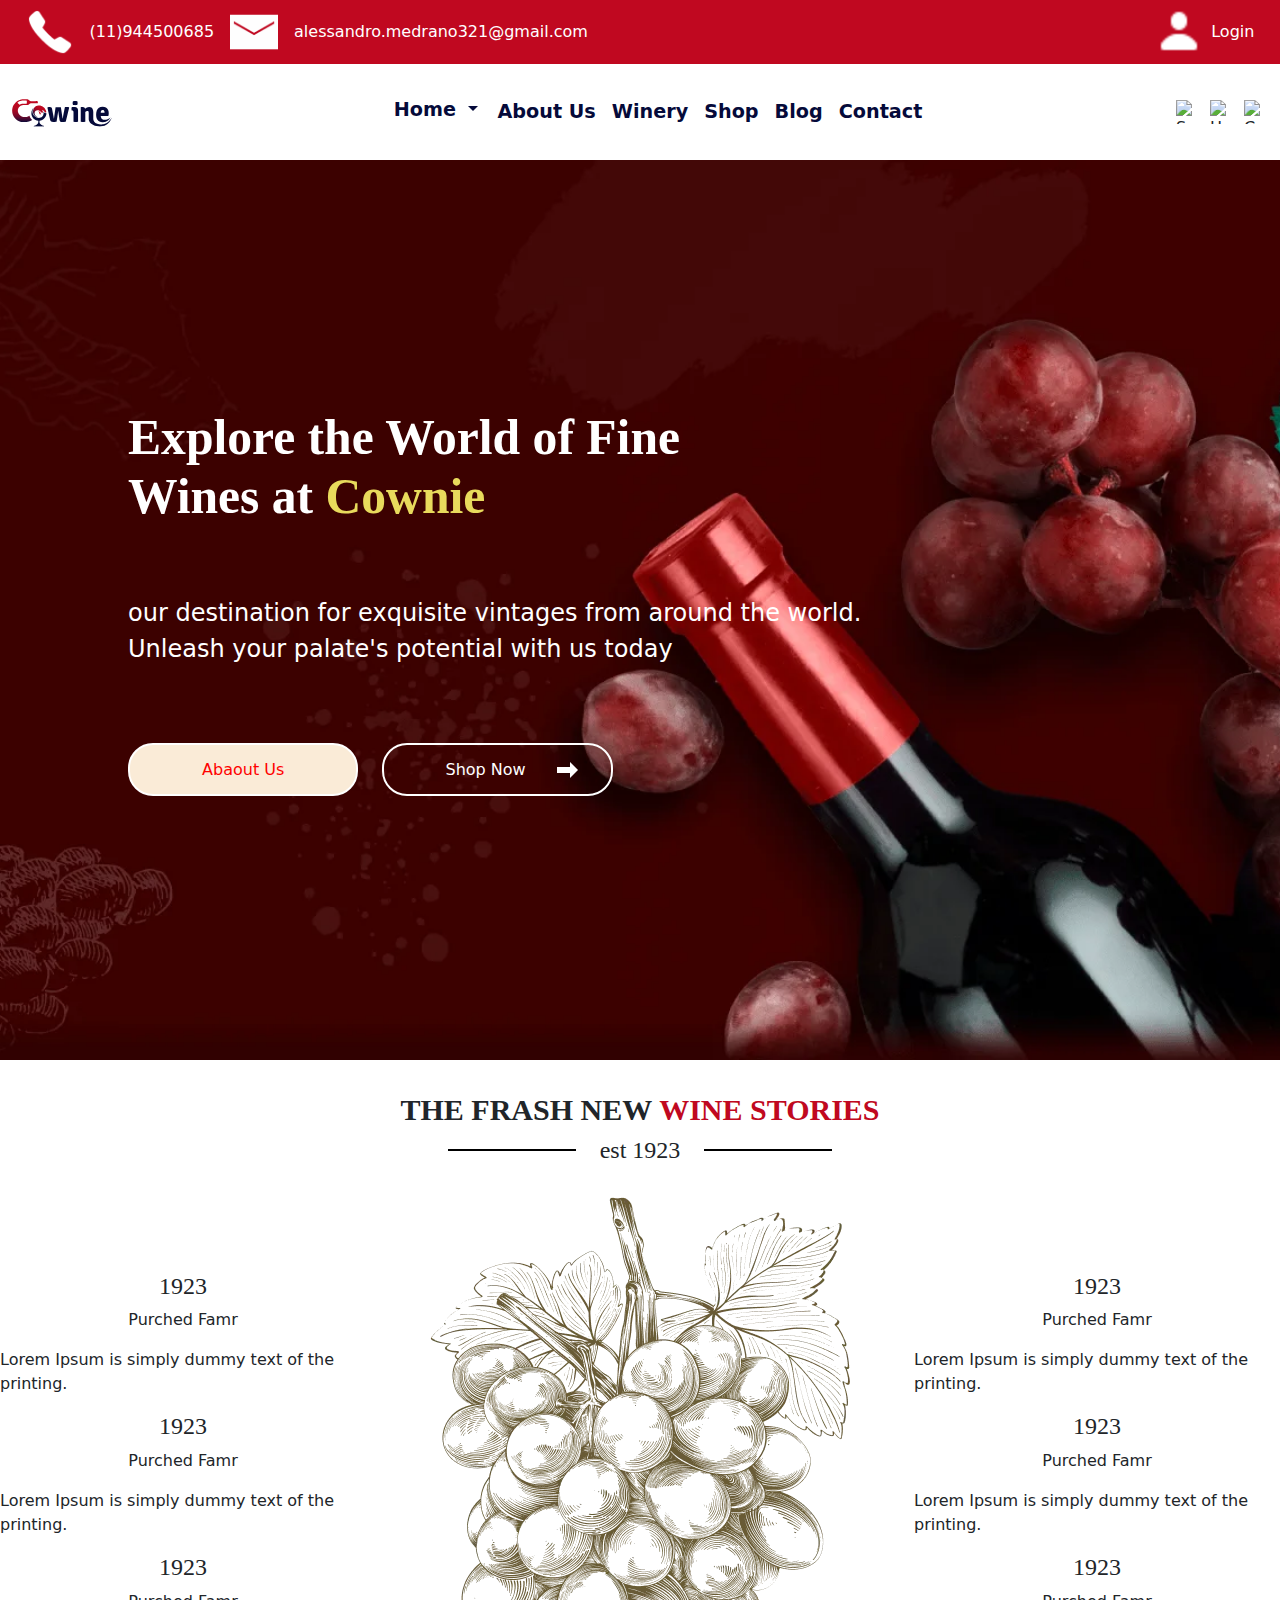
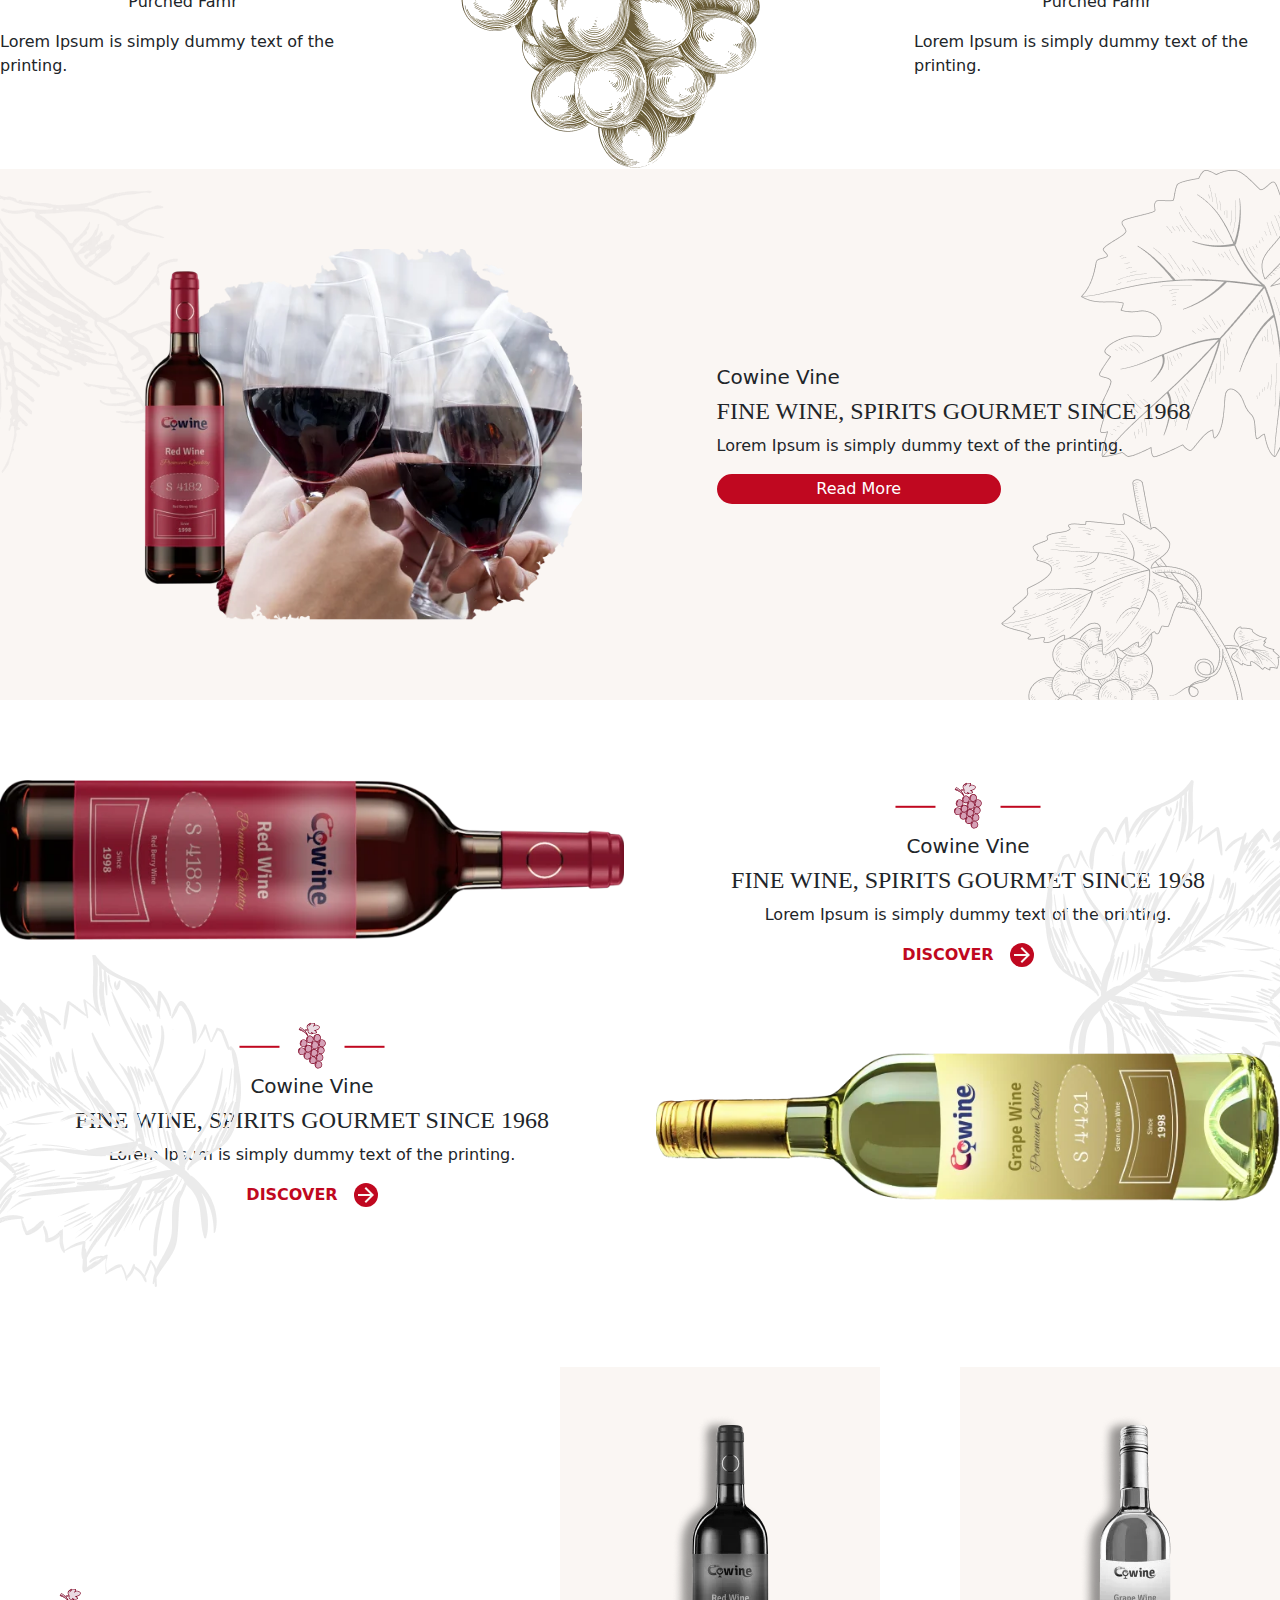
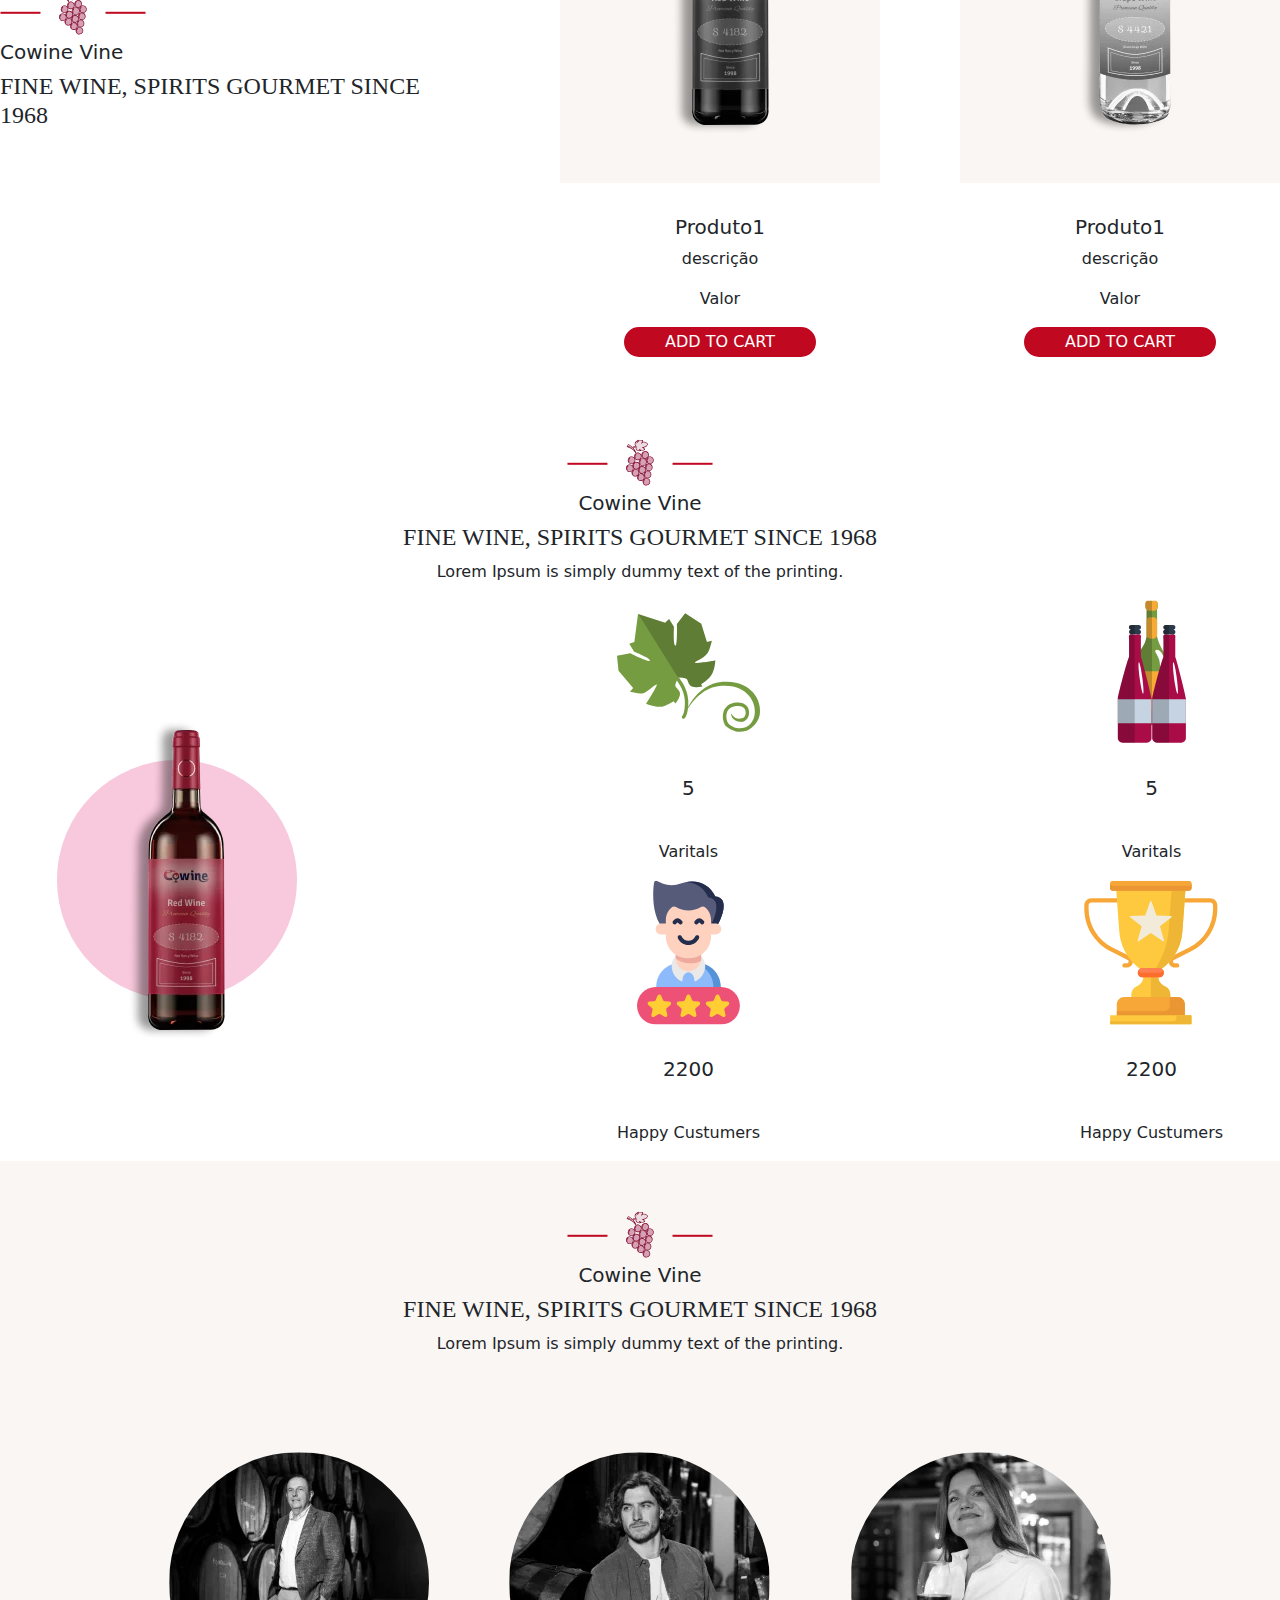
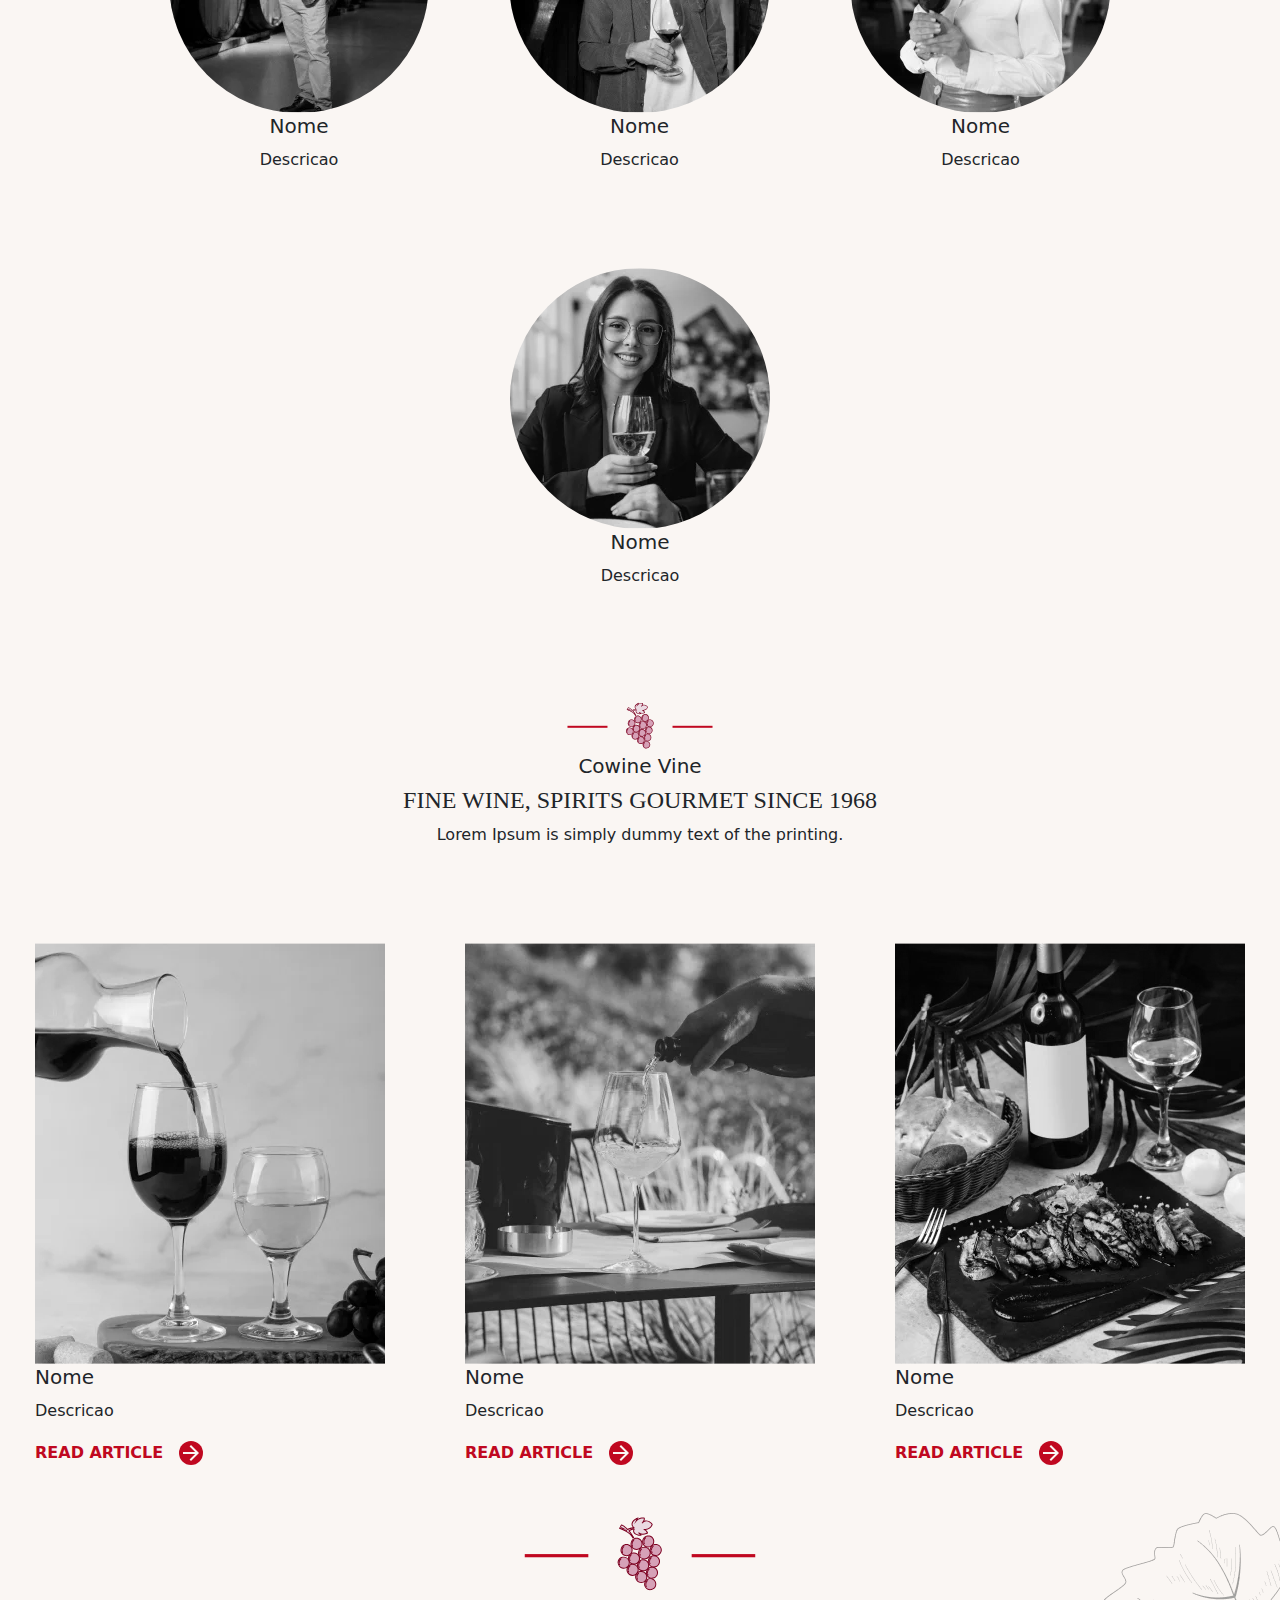
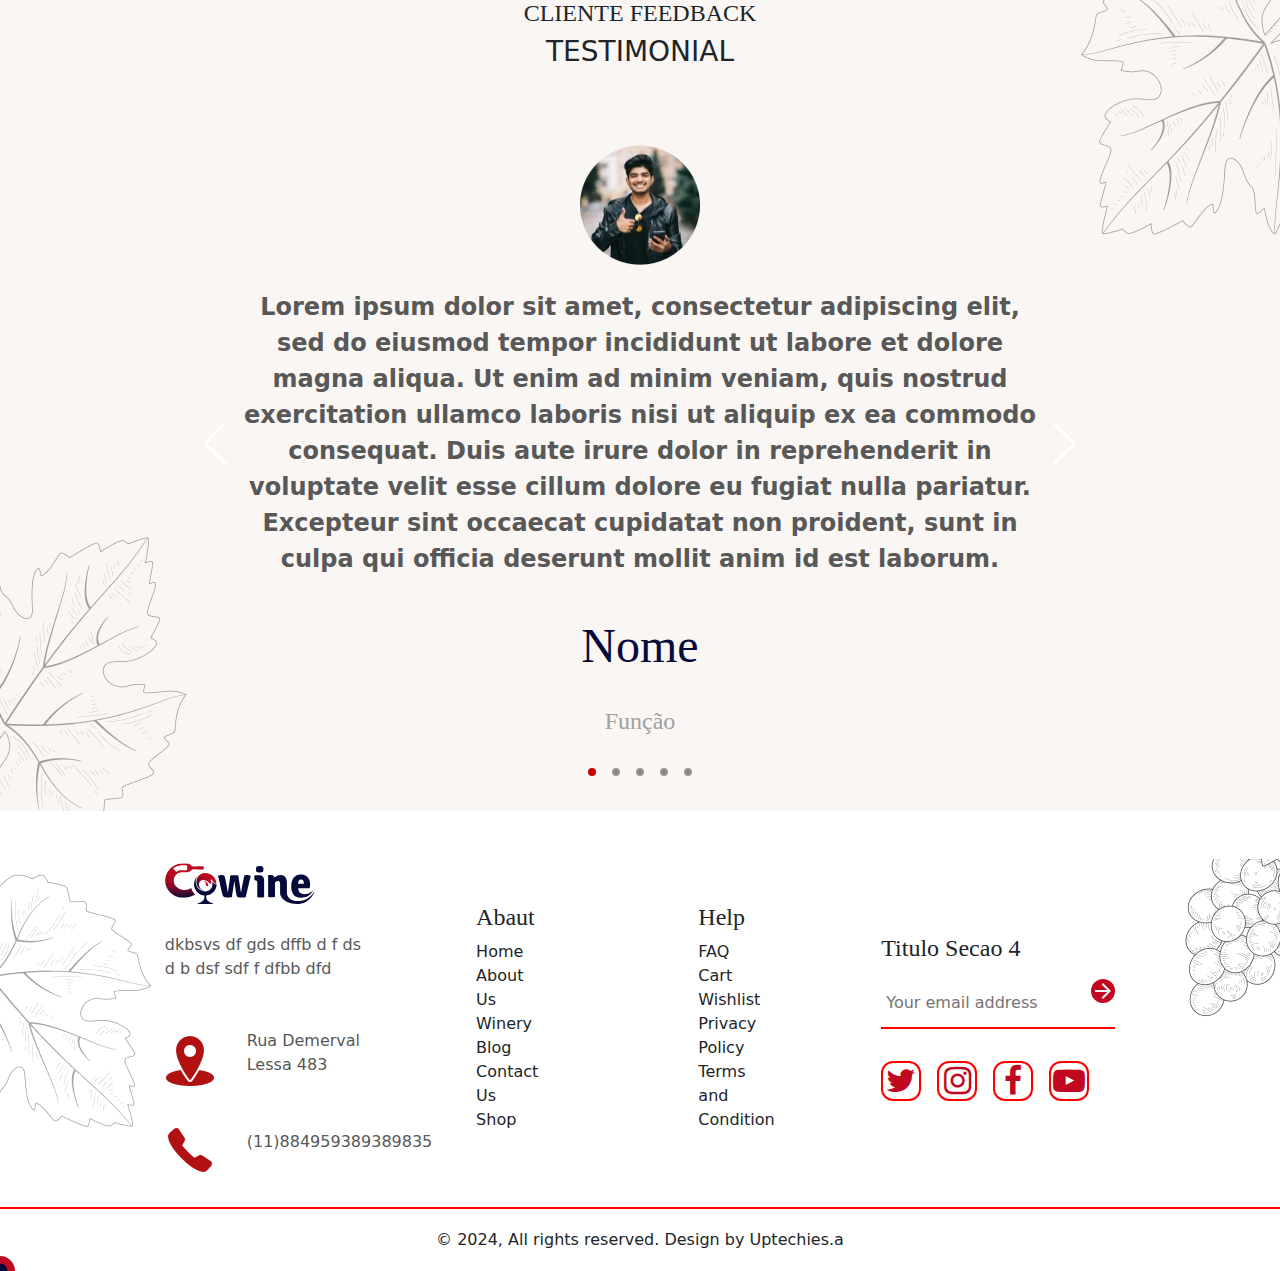
==== index.html @ ec96e026 "insert position absolute" ====
<!DOCTYPE html>
<html lang="en">
<head>
    <meta charset="UTF-8">
    <meta name="viewport" content="width=device-width, initial-scale=1.0">
    <link rel="stylesheet" href="https://cdn.jsdelivr.net/npm/swiper@11/swiper-bundle.min.css"/>
    <link rel="stylesheet" href="estilos/main.css">
    <link rel="stylesheet" href="https://cdnjs.cloudflare.com/ajax/libs/font-awesome/4.7.0/css/font-awesome.min.css">
    <link href="https://cdn.jsdelivr.net/npm/bootstrap@5.3.2/dist/css/bootstrap.min.css" rel="stylesheet">
    <script src="https://cdn.jsdelivr.net/npm/bootstrap@5.3.2/dist/js/bootstrap.bundle.min.js"></script>
    <link rel="stylesheet" href="estilosshop/mainshop.css">
    <title>Document</title>
</head>
<body>
    <header  class="cabeçalho">
        <section class="cabeçalho-icon" >
            <div class="cabecalho-contato">
                <img src="imagens/icons/icons8-telefone-50.png"  class="icon" alt="telefone">  <p class="textoinvisivel">(11)944500685</p>
                <img src="imagens/icons/mail.png" class="icon"  alt="email">  <p class="textoinvisivel">alessandro.medrano321@gmail.com</p>
            </div>

            <div class="cabecalho-login">
                <img src="imagens/icons/profile.png" class="icon"  alt="profile" >
                <p class="login-incone">Login</p>
            </div>
        </section>


        <nav class="navbar navbar-expand-lg bg-white "  id="nav-id">
            <div class="container-fluid d-flex justify-content-around">
                
                <!-- Logo à esquerda -->
                <a class="navbar-brand" href="#">
                    <img class="imgprin" src="imagens/logo/logo.svg" alt="Logo" width="100">
                </a>
        
                <!-- Menu Central -->
                <div class="collapse navbar-collapse justify-content-center" id="navbarNav">
                    <ul class="navbar-nav">
                        <li class="nav-item">

                            <!-- id="popuplink" -->
                            <div class="dropdown" id="botaodrop">
                                <a
                                  class="btn btn-secondary dropdown-toggle bg-transparent  border-0"
                                  href="#"
                                  role="button"
                                  data-bs-toggle="dropdown"
                                  aria-expanded="false"
                                  id="link-menu"
                                 
                                >
                                  Home
                                </a>
                          
                                <ul class="dropdown-menu" >
                                  <li><a class="dropdown-item" href="#">Action</a></li>
                                  <li><a class="dropdown-item" href="#">Another action</a></li>
                                </ul>
                              </div>



                        </li>
                        <li class="nav-item"><div class="minha-div"><a class="nav-link" id="link-menu" href="about.html">About Us</a></div></li>
                        <li class="nav-item"><div class="minha-div"><a class="nav-link" id="link-menu" href="#">Winery</a></div></li>
                        <li class="nav-item"><div class="minha-div"><a class="nav-link" id="link-menu" href="shop.html">Shop</a></div></li>
                        <li class="nav-item"><div class="minha-div"><a class="nav-link" id="link-menu" href="blog.html">Blog</a></div></li>
                        <li class="nav-item"><div class="minha-div"><a class="nav-link" id="link-menu" href="contact.html">Contact</a></div></li>
                    </ul>
                </div>

                <button class="navbar-toggler mx-auto" id="menumobile"  type="button" data-bs-toggle="collapse" data-bs-target="#navbarNav" aria-controls="navbarNav" aria-expanded="false" aria-label="Toggle navigation">
                    <span class="navbar-toggler-icon"></span>
                </button>

                <div class="divmobile">
                    <button class="navbar-toggler mx-auto" id="menuhum"  type="button" data-bs-toggle="collapse" data-bs-target="#navbarNav" aria-controls="navbarNav" aria-expanded="false" aria-label="Toggle navigation">
                        <span class="navbar-toggler-icon"  ></span>
                    </button>   
                </div>
        
                <!-- Ícones à direita -->
                <div class="navbar-icons d-flex">
                    <img src="https://cdn-icons-png.flaticon.com/512/622/622669.png"  class="pulos" alt="Search">
                    <img src="https://cdn-icons-png.flaticon.com/512/1077/1077035.png" class="pulos" alt="Heart">
                    <img src="https://cdn-icons-png.flaticon.com/512/1170/1170678.png" class="pulos" alt="Cart">
                </div>
        
            </div>
        </nav>
    </header>
    
    <main class="conteudo">

        <!-- 1------------------------ -->
        <div class="conteudo-banner">
            <h1 class="titulo">Explore the World of Fine <br>Wines at <span class="sub">Cownie</span></h1>

            <p class="texto">our destination for exquisite vintages from around the world. <br> Unleash your palate's
                potential with us today</p>
            <div class="banner-btn">
                <div class="cta-btn me-3" id="botaobanner"><a href="#">Abaout Us</a></div>
                <div class="cta-btn prime" id="botaobanner"><a href="#">Shop Now</a>  <img   class="flechamenus"  src="imagens/icons/arrow-branca2.png"  alt="arrow dir" class="arrow"> </div>
            </div>  
        </div>

        <!-- 2------------------------ -->

        <div class="historia">
                <div class="historia-titulo">
                    <h4 class="titulo-sec2">THE FRASH NEW <span class="sub2">WINE STORIES</span></h4>
                    <div class="data">
                        <span class="traco"></span>
                        <h4 class="valordta">est 1923</h4>
                        <span class="traco"></span>
                    </div>
                </div>


                <div class="secoes">

            

                <div class="secao1">
                  
                    <h4 class="subtitulo">1923</h4>
                    <p class="sub-titulo">Purched Famr</p>
                    <p class="descricao">Lorem Ipsum is simply dummy text of the printing.</p>

                    <h4 class="subtitulo">1923</h4>
                    <p class="sub-titulo">Purched Famr</p>
                    <p class="descricao">Lorem Ipsum is simply dummy text of the printing.</p>


                    <h4 class="subtitulo">1923</h4>
                    <p class="sub-titulo">Purched Famr</p>
                    <p class="descricao">Lorem Ipsum is simply dummy text of the printing.</p>
                
                
                </div>

                <div class="secao2">
                    <img class="igmsec2" src="imagens/features/wine-fresh-image.webp" alt="uva">
                </div>


                <div class="secao1">
                    <h4 class="subtitulo">1923</h4>
                    <p class="sub-titulo">Purched Famr</p>
                    <p class="descricao">Lorem Ipsum is simply dummy text of the printing.</p>

                    <h4 class="subtitulo">1923</h4>
                    <p class="sub-titulo">Purched Famr</p>
                    <p class="descricao">Lorem Ipsum is simply dummy text of the printing.</p>


                    <h4 class="subtitulo">1923</h4>
                    <p class="sub-titulo">Purched Famr</p>
                    <p class="descricao">Lorem Ipsum is simply dummy text of the printing.</p>
                
                
                </div>
            </div>   
        </div>
    <!-- 3------------------------ -->

    <div class="sec3" id="sec3relativa">
        <img src="imagens/bg/about-bg-right-top.webp" alt="dir" class="sec3dir">
        <img src="imagens/bg/about-bg-left-top.webp" alt="esq" class="sec3left">
        <img src="imagens/bg/about-bg-bottom.webp" alt="bottom" class="seccbot">

        <div class="secimg">
            <img class="imgsec3" src="imagens/section/about-content-image.webp" alt="imagens vinho">
        </div>

            <div class="secconteudo">
                <h5 class="sec3Titulo" >Cowine Vine</h5>
                <h4 class="sec3sec">FINE WINE, SPIRITS GOURMET <span class="sec3span">SINCE 1968</span></h4>
                <p class="descricao">Lorem Ipsum is simply dummy text of the printing.</p>
                <button class="botaoadd">Read More</button>

            </div>
    </div>


   <!-- 4------------------------ -->

    <div class="sec4" id="sec4relativa">
        <img  class="folhadirre" src="imagens/bg/wine-story-right-bg.webp" alt="wsr" >
        <img class="folhaesqre" src="imagens/bg/wine-story-left-bg.webp" alt="wsr" >

    <div class="sec4sex1">
        <img class="imgssec4" src="imagens/section/discover-image.webp" alt="vinho1">
        <div class="conteudo-sec4">
            <img src="imagens/icons/design-vector.svg" class="img-sep" alt="separador">
            <h5 class="sec3Titulo" >Cowine Vine</h5>
            <h4 class="sec3sec">FINE WINE, SPIRITS GOURMET <span class="sec3span">SINCE 1968</span></h4>
            <p class="descricao">Lorem Ipsum is simply dummy text of the printing.</p>
            <div class="discover">Discover  <button   class="circle-button"> <img src="imagens/icons/arrowlight.svg" alt="arrow light"></button></div>
    </div>
    </div>
        <div class="sec4sex2">
            <img class="imgssec4" id="imgani2" src="imagens/section/smooth-wine-image.webp" alt="vinho2">
            <div class="conteudo-sec4">
                <img src="imagens/icons/design-vector.svg" alt="separador">
                <h5 class="sec3Titulo" >Cowine Vine</h5>
                <h4 class="sec3sec">FINE WINE, SPIRITS GOURMET <span class="sec3span">SINCE 1968</span></h4>
                <p class="descricao">Lorem Ipsum is simply dummy text of the printing.</p>
                <div class="discover">Discover  <button   class="circle-button"> <img src="imagens/icons/arrowlight.svg" alt="arrow light"></button></div>
            </div>  
            
        </div>    
    </div>

    
    <!-- 5------------------------ -->

    <div class="sec5">
        <div class="titulosec5">
            <div class="conteudo-sec5">
                <img src="imagens/icons/design-vector.svg" alt="separador">
                <h5 class="sec3Titulo" >Cowine Vine</h5>
                <h4 class="sec3sec">FINE WINE, SPIRITS GOURMET <span class="sec3span">SINCE 1968</span></h4>
            </div>     

        
            <div class="produtossec5">
            <div class="produto1">
                <div class="imagemProduto">
                    <img id="imagem-bw" src="imagens/shop/wine-product-1.webp" alt="produto1" class="produtosec2">       
                </div>
                <div class="inforProduto">
                    <h5>Produto1</h5>
                    <p>descrição</p>
                    <p>Valor</p>
                    <button class="botaoadd">ADD TO CART</button>
                </div>  

            </div>

            <div class="produto1">
                <div class="imagemProduto">
                    <img id="imagem-bw" src="imagens/shop/wine-product-2.webp" alt="produto1" class="produtosec2">       
                </div>
                <div class="inforProduto">
                    <h5>Produto1</h5>
                    <p>descrição</p>
                    <p>Valor</p>
                    <button class="botaoadd">ADD TO CART</button>
                </div>  
            </div>
           </div>
        </div>
    </div>


    <!-- 6------------------------ -->
    <!-- titulo -->

    <div class="conteudo-sec4">
        <img src="imagens/icons/design-vector.svg" alt="separador">
        <h5 class="sec3Titulo" >Cowine Vine</h5>
        <h4 class="sec3sec">FINE WINE, SPIRITS GOURMET <span class="sec3span">SINCE 1968</span></h4>
        <p class="descricao">Lorem Ipsum is simply dummy text of the printing.</p>
    </div>  



    <div class="conteudosec6">

        <div class="vinhocombola">
        <div class="vinhosec6">
            
            <!-- <div class="circle"></div> -->
            <img src="imagens/shop/wine-product-1.webp" alt="produto1" class="produto"></div>
            
        </div>
        
        <div class="comteudo1sec6"> 


            <div class="conteudoimg1">
                <img src="imagens/icons/ic-varietals.svg"  class="imgs" alt="trevo"> 
                <h5>5</h5>
                <p>Varitals</p>   
            </div>

            <div class="conteudoimg1">
                <img src="imagens/icons/ic-happy-coutomer.svg" class="imgs" alt="costumers"> 
                <h5>2200</h5>
                <p>Happy Custumers</p>   
            </div>
            
            
        </div>
        <div class="comteudo2sec6">

            <div class="conteudoimg1">
                <img src="imagens/icons/ic-wine.svg"  class="imgs" alt="vinho"> 
                <h5>5</h5>
                <p>Varitals</p>   
            </div>

            <div class="conteudoimg1">
                <img src="imagens/icons/ic-awards.svg"  class="imgs" alt="trofeu"> 
                <h5>2200</h5>
                <p>Happy Custumers</p>   
            </div>
        </div>
    </div>
   



    <!-- 7------------------------ -->
<div class="back">
        <!-- titulo -->


        <div class="conteudo-sec4">
            <img src="imagens/icons/design-vector.svg" alt="separador">
            <h5 class="sec3Titulo" >Cowine Vine</h5>
            <h4 class="sec3sec">FINE WINE, SPIRITS GOURMET <span class="sec3span">SINCE 1968</span></h4>
            <p class="descricao">Lorem Ipsum is simply dummy text of the printing.</p>
        </div>  

        <div class="sec7">
            <div class="perfils" id="perfils-centro">
                <img id="imagem-bw" src="imagens/team/our-team-1.webp" alt="p1" class="perfil">
                <h5>Nome</h5>
                <p>Descricao</p>
            </div>
            
            <div class="perfils" id="perfils-centro">
                <img id="imagem-bw" src="imagens/team/our-team-2.webp" alt="p1" class="perfil">
                <h5>Nome</h5>
                <p>Descricao</p>
            </div> 

            <div class="perfils" id="perfils-centro">
                <img  id="imagem-bw" src="imagens/team/our-team-3.webp" alt="p1" class="perfil">
                <h5>Nome</h5>
                <p>Descricao</p>
            </div> 

            <div class="perfils" id="perfils-centro">
                <img id="imagem-bw" src="imagens/team/our-team-4.webp" alt="p1" class="perfil">
                <h5>Nome</h5>
                <p>Descricao</p>
            </div>  
            

        </div>

    </div>
  

       <!-- 8------------------------ -->

       <div class="back">
        <!-- titulo -->


        <div class="conteudo-sec4">
            <img src="imagens/icons/design-vector.svg" alt="separador">
            <h5 class="sec3Titulo" >Cowine Vine</h5>
            <h4 class="sec3sec">FINE WINE, SPIRITS GOURMET <span class="sec3span">SINCE 1968</span></h4>
            <p class="descricao">Lorem Ipsum is simply dummy text of the printing.</p>
        </div>  

        <div class="sec7">
            <div class="perfils">
                <img  id="imagem-bw"  src="imagens/blog/blog-image-1.webp" alt="b1" class="blog">
                <h5>Nome</h5>
                <p>Descricao</p>
                <div class="discover">Read Article  <button   class="circle-button"> <img src="imagens/icons/arrowlight.svg" alt="arrow light"></button></div>
            </div>
            
            <div class="perfils">
                <img  id="imagem-bw" src="imagens/blog/blog-image-2.webp" alt="b2" class="blog">
                <h5>Nome</h5>
                <p>Descricao</p>
                <div class="discover">Read Article  <button   class="circle-button"> <img src="imagens/icons/arrowlight.svg" alt="arrow light"></button></div>
            </div> 

            <div class="perfils">
                <img  id="imagem-bw" src="imagens/blog/blog-image-3.webp" alt="b3" class="blog">
                <h5>Nome</h5>
                <p>Descricao</p>
                <div class="discover">Read Article  <button   class="circle-button"> <img src="imagens/icons/arrowlight.svg" alt="arrow light"></button></div>
            </div>  
            

        </div>

    </div>

    

     <!-- 9------------------------ -->

     <div class="carrosel" id="carrosel2" >
        
        
        <div class="carroseltitulo">
            <img src="imagens/icons/design-vector.svg" alt="separador">
            <h4>CLIENTE FEEDBACK</h4>
            <h3>TESTIMONIAL</h3>
        </div>


            <img src="imagens/bg/testimonial-right.webp" alt="tesmiright" class="img-dir-ca">
            <img src="imagens/bg/testimonial-left.webp" alt="tesmiright" class="img-esq-ca">
       
        
   



        <!-- Container do Swiper -->
        <div class="swiper">
            <div class="swiper-wrapper">
            <div class="swiper-slide"><div class="colaborador" >
            <img src="imagens/tesmonial/tesmonial-person-1.webp" class="imagedonos" alt="p1">
            <p class="descricaodono" >Lorem ipsum dolor sit amet, consectetur adipiscing elit, sed do eiusmod tempor incididunt ut labore et dolore magna aliqua. Ut enim ad minim veniam, quis nostrud exercitation ullamco laboris nisi ut aliquip ex ea commodo consequat. Duis aute irure dolor in reprehenderit in voluptate velit esse cillum dolore eu fugiat nulla pariatur. Excepteur sint occaecat cupidatat non proident, sunt in culpa qui officia deserunt mollit anim id est laborum.</p>
            <h4 class="nomedono" >Nome</h4>
            <h5 class="funcaodono" >Função</h5>

            
            </div></div>
            <div class="swiper-slide"><div class="colaborador">
                <img src="imagens/tesmonial/tesmonial-person-2.webp" class="imagedonos" alt="p1">
                <p class="descricaodono" >Lorem ipsum dolor sit amet, consectetur adipiscing elit, sed do eiusmod tempor incididunt ut labore et dolore magna aliqua. Ut enim ad minim veniam, quis nostrud exercitation ullamco laboris nisi ut aliquip ex ea commodo consequat. Duis aute irure dolor in reprehenderit in voluptate velit esse cillum dolore eu fugiat nulla pariatur. Excepteur sint occaecat cupidatat non proident, sunt in culpa qui officia deserunt mollit anim id est laborum.</p>
                <h4 class="nomedono" >Nome</h4>
                <h5 class="funcaodono" >Função</h5>

            </div></div>
            <div class="swiper-slide"><div class="colaborador">
                <img src="imagens/tesmonial/tesmonial-person-3.webp"   class="imagedonos" alt="p1">
                <p class="descricaodono" >Lorem ipsum dolor sit amet, consectetur adipiscing elit, sed do eiusmod tempor incididunt ut labore et dolore magna aliqua. Ut enim ad minim veniam, quis nostrud exercitation ullamco laboris nisi ut aliquip ex ea commodo consequat. Duis aute irure dolor in reprehenderit in voluptate velit esse cillum dolore eu fugiat nulla pariatur. Excepteur sint occaecat cupidatat non proident, sunt in culpa qui officia deserunt mollit anim id est laborum.</p>
                <h4 class="nomedono" >Nome</h4>
                <h5 class="funcaodono" >Função</h5>

            </div></div>
            <div class="swiper-slide"><div class="colaborador">
                <img src="imagens/tesmonial/tesmonial-person-4.webp" class="imagedonos" alt="p1">
                <p class="descricaodono" >Lorem ipsum dolor sit amet, consectetur adipiscing elit, sed do eiusmod tempor incididunt ut labore et dolore magna aliqua. Ut enim ad minim veniam, quis nostrud exercitation ullamco laboris nisi ut aliquip ex ea commodo consequat. Duis aute irure dolor in reprehenderit in voluptate velit esse cillum dolore eu fugiat nulla pariatur. Excepteur sint occaecat cupidatat non proident, sunt in culpa qui officia deserunt mollit anim id est laborum.</p>
                <h4 class="nomedono" >Nome</h4>
                <h5 class="funcaodono" >Função</h5>
            </div></div>
            <div class="swiper-slide"><div class="colaborador">

                <img src="imagens/tesmonial/tesmonial-person-5.webp" class="imagedonos" alt="p1">
                <p class="descricaodono" >Lorem ipsum dolor sit amet, consectetur adipiscing elit, sed do eiusmod tempor incididunt ut labore et dolore magna aliqua. Ut enim ad minim veniam, quis nostrud exercitation ullamco laboris nisi ut aliquip ex ea commodo consequat. Duis aute irure dolor in reprehenderit in voluptate velit esse cillum dolore eu fugiat nulla pariatur. Excepteur sint occaecat cupidatat non proident, sunt in culpa qui officia deserunt mollit anim id est laborum.</p>
                <h4 class="nomedono" >Nome</h4>
                <h5 class="funcaodono">Função</h5>
            </div></div>
            </div>
            
            <!-- Paginação (botões inferiores) -->
            <div class="swiper-pagination"></div>
            
            <!-- Botões de navegação -->
            <div class="swiper-button-prev"></div>
            <div class="swiper-button-next"></div>
        </div> 



     </div>


    </main>



       <!-- 10------------------------ -->


       <footer class="rodape">
        <div class="imagensback">
            <img class="imgdireita" src="imagens/bg/footer-right-image.webp" alt="rigth">
            <img class="imgesquerda" src="imagens/bg/footer-left-image.webp" alt="left">
        </div>

        <div class="footersup">

            <!-- div 1 -->
            <div class="futerinfo">
                <img  class="logofooter" src="imagens/logo/logo.svg" alt="Logo" width="100">
                <div class="locais">
                    <p class="textof" >dkbsvs  df gds dffb d f ds  d b dsf sdf f dfbb dfd</p>
                    <a class="links" href="#" class="local" > <img  class="pulos" src="imagens/icons/localização.png" alt="localização"> <p class="textof">Rua Demerval Lessa 483</p> </a> 
                    <a class="links" shref="#" class="local" > <img  class="pulos"  src="imagens/icons/telefone_vermelho.png" alt="telefone"><p class="textof">(11)884959389389835</p></a>
                </div> 
            </div>
            <!-- div 2 -->
            <div class="footerLista">
                <div class="lista1">
                    <h4>Abaut</h4>  
                    <ul class="lista">
                        <li>Home</li>
                        <li>About Us</li>
                        <li>Winery</li>
                        <li>Blog</li>
                        <li>Contact Us</li>
                        <li>Shop</li>
                    </ul>  

                </div>
                <div class="lista2">
                    <h4>Help</h4>   
                    <ul class="lista">
                        <li>FAQ</li>
                        <li>Cart</li>
                        <li>Wishlist</li>
                        <li>Privacy Policy</li>
                        <li>Terms and Condition</li>
                    </ul>
                </div>              
            </div>

            <!-- div 3 -->
            <div class="contatosec">
                <div class="footercontato">
                    <h4>Titulo Secao 4</h4>
                    <div class="inputdiv" >
                        <input class="emailinput" type="email" placeholder="Your email address">
                        <button   class="circle-button"> <img src="imagens/icons/arrowlight.svg" alt="arrow light"></button>
                    </div>
                </div>

                <div class="redicons">
                        <div class="qudrado">
                            <i class="fa fa-twitter" style="font-size:2em;color:var(--secondary)"></i>
                    </div>
                        <div class="qudrado">
                            <i class="fa fa-instagram" style="font-size:2em;color:var(--secondary)"></i>
                        </div>
                    <div class="qudrado">
                        <i class="fa fa-facebook-f" style="font-size:2em;color:var(--secondary)"></i>
                    </div> 
                    <div class="qudrado">
                        <i class="fa fa-youtube-play" style="font-size:2em;color:var(--secondary)"></i>    
                    </div>
            </div>
           </div>

            
        </div>

       
        <div class="footerinf">
            <p class="textorodape">© 2024, All rights reserved. Design by Uptechies.a </p>    
        </div>





     </footer>


    <!-- importando o swiper -->
    

    <div class="bola bola1"></div> 
    <div class="bola bola2"></div> 

    <script src="script/script2.js"></script>

    <script src="https://cdn.jsdelivr.net/npm/swiper@11/swiper-bundle.min.js"></script>
    <script>
      document.addEventListener('DOMContentLoaded', function() {
        const swiper = new Swiper('.swiper', {
          // Parâmetros de configuração
          loop: true,
          speed: 500,
          spaceBetween: 0,
          centeredSlides: true,
          
          // Paginação (botões circulares)
          pagination: {
            el: '.swiper-pagination',
            clickable: true,
          },
          
          // Navegação (setas)
          navigation: {
            nextEl: '.swiper-button-next',
            prevEl: '.swiper-button-prev',
          },
        });
      });
    </script>    

    
</body>
</html>
---- estilos/main.css ----
@import url("header.css");
@import url(corpo.css);
@import url(sec3.css);
@import url(sec4.css);
@import url(sec5.css);
@import url(sec6.css);
@import url(sec7.css);
@import url(sec9.css);
@import url(sec10.css);

:root{
    --body-font: "Reddit Sans", sans-serif;
    --title-font: "Reddit Sans", sans-serif;
    --content-font: "Reddit Sans", sans-serif;
    --meta-font: "Reddit Sans", sans-serif;
    --primary: #050A3A;
    --secondary: #C00820;
    --light: #FAF6F3;
    --highlight: #E8DA5C;
    --white-color: #ffffff;
    --black-color: #000000;
    --gray-color: #303030;
    --light-gray-color: #A1A1A1;
    --gray-1-color: #585858;
    
}

li:hover{
    color: var(--secondary);
}

  
#falupa{
    color: var(--primary);

}

  .bola1 {
    position: fixed;
    width: 15px;
    height: 15px;
    border-radius: 50%; 
    pointer-events: none; 
    transform: translate(-50%, -50%); 
    background: var(--primary); 
    z-index: 10; 
  }
  
  .bola2 {
    position: fixed;
    width: 30px;
    height: 30px;
    border-radius: 50%; 
    pointer-events: none; 
    transform: translate(-50%, -50%); 
    background: var(--secondary);
    z-index: 9; 
    transition: transform 0.3s ease-out;
  }


 #descricaoblog{
    font-family: "Cormorant Infant", serif;
    font-size: 1.5em;
    font-weight: 700;
}


  #imagem-bw {
    filter: grayscale(100%); 
    transition: filter 0.5s ease; 
   
  }
  
  #imagem-bw:hover {
    filter: grayscale(0%); 
  }




  .imagensback{
    position: relative;
    width: 100%;
    height: 100%;
  }

 
  #sec3relativa{
    position: relative;
  
  }

  .sec3dir{
    position: absolute;
    top: 0;
    right: 0;
  }

  .sec3left{
    position: absolute;
    top: 0;
    left: 0;

  }

  .seccbot{
    position: absolute;
    bottom: 0;
    right: 0;
    animation: direota  3s infinite;
    
    
  
  }








  #sec4relativa{
    position: relative;
   
  }

  .folhadirre{
    position: absolute;
    right: 0;
  }

  .folhaesqre{
    position: absolute;
    bottom: 0;
    left: 0;
  }

  #carrosel2{
    position: relative;
    height: 100%;
  }

  .img-dir-ca{
    position: absolute;
    z-index: 1;
    top: 0;
    right: 0;
    animation: moveEsquerdaVolta  3s infinite; 
  }

  .img-esq-ca{
    z-index: 1;
    position:absolute; 
    bottom: 0; 
    left: 0;
  }






  .imgdireita{
    position: absolute;
    top: 0;
    right: 0;
  }

  .imgesquerda{
    position:absolute; 
    /* bottom: 0; */
    left: 0;
    animation: moveEsquerdaVolta  3s infinite; 
  
  }


  @keyframes moveEsquerdaVolta {
    0% {
        transform: translateY(0); 
    }
    50% {
        transform: translateY(30px); 
    }
    100% {
        transform: translateX(0); 
    }
  }




  @keyframes direota {
    0% {
        transform: translateX(0); 
    }
    50% {
        transform: translateX(-40px); 
    }
    100% {
        transform: translateX(0); 
    }
  }
---- estilosshop/mainshop.css ----
@import url(sec2sehop.css);
@import url(sec2cards.css);
@import url(junta.css);
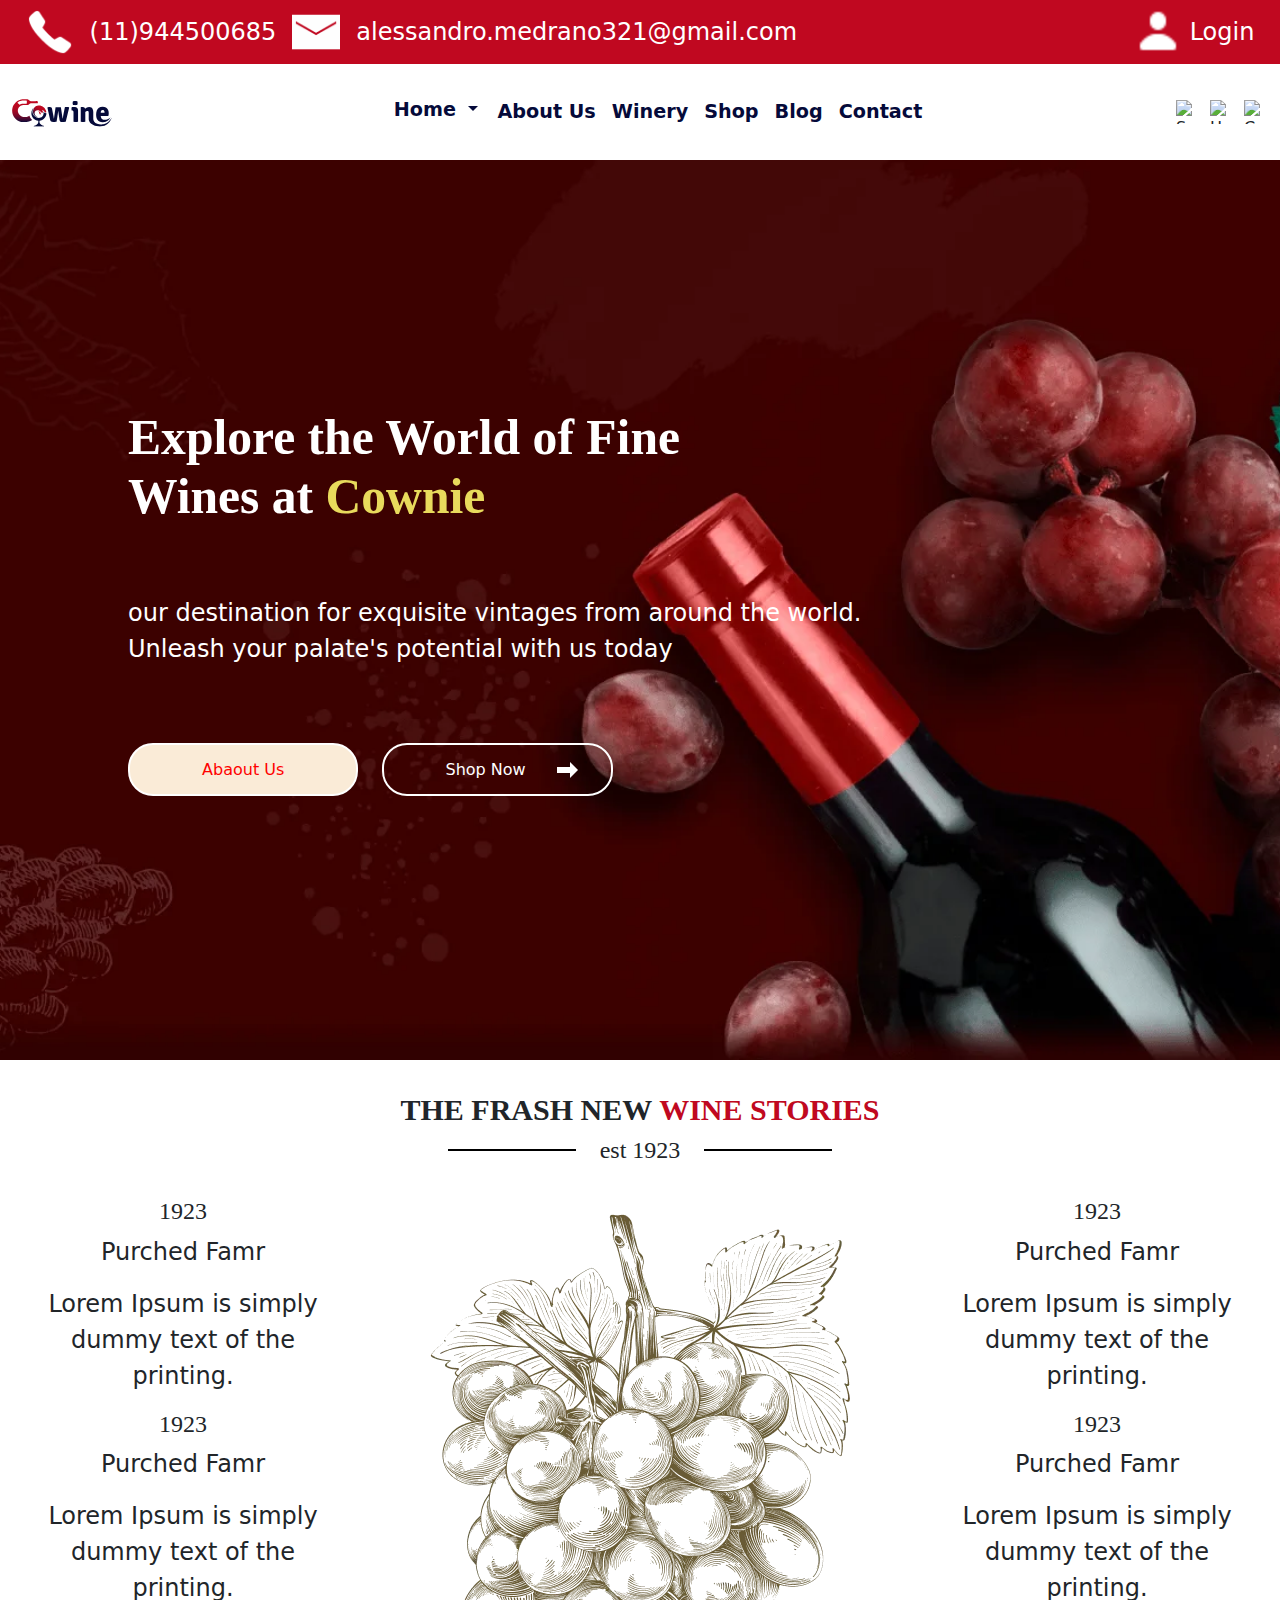
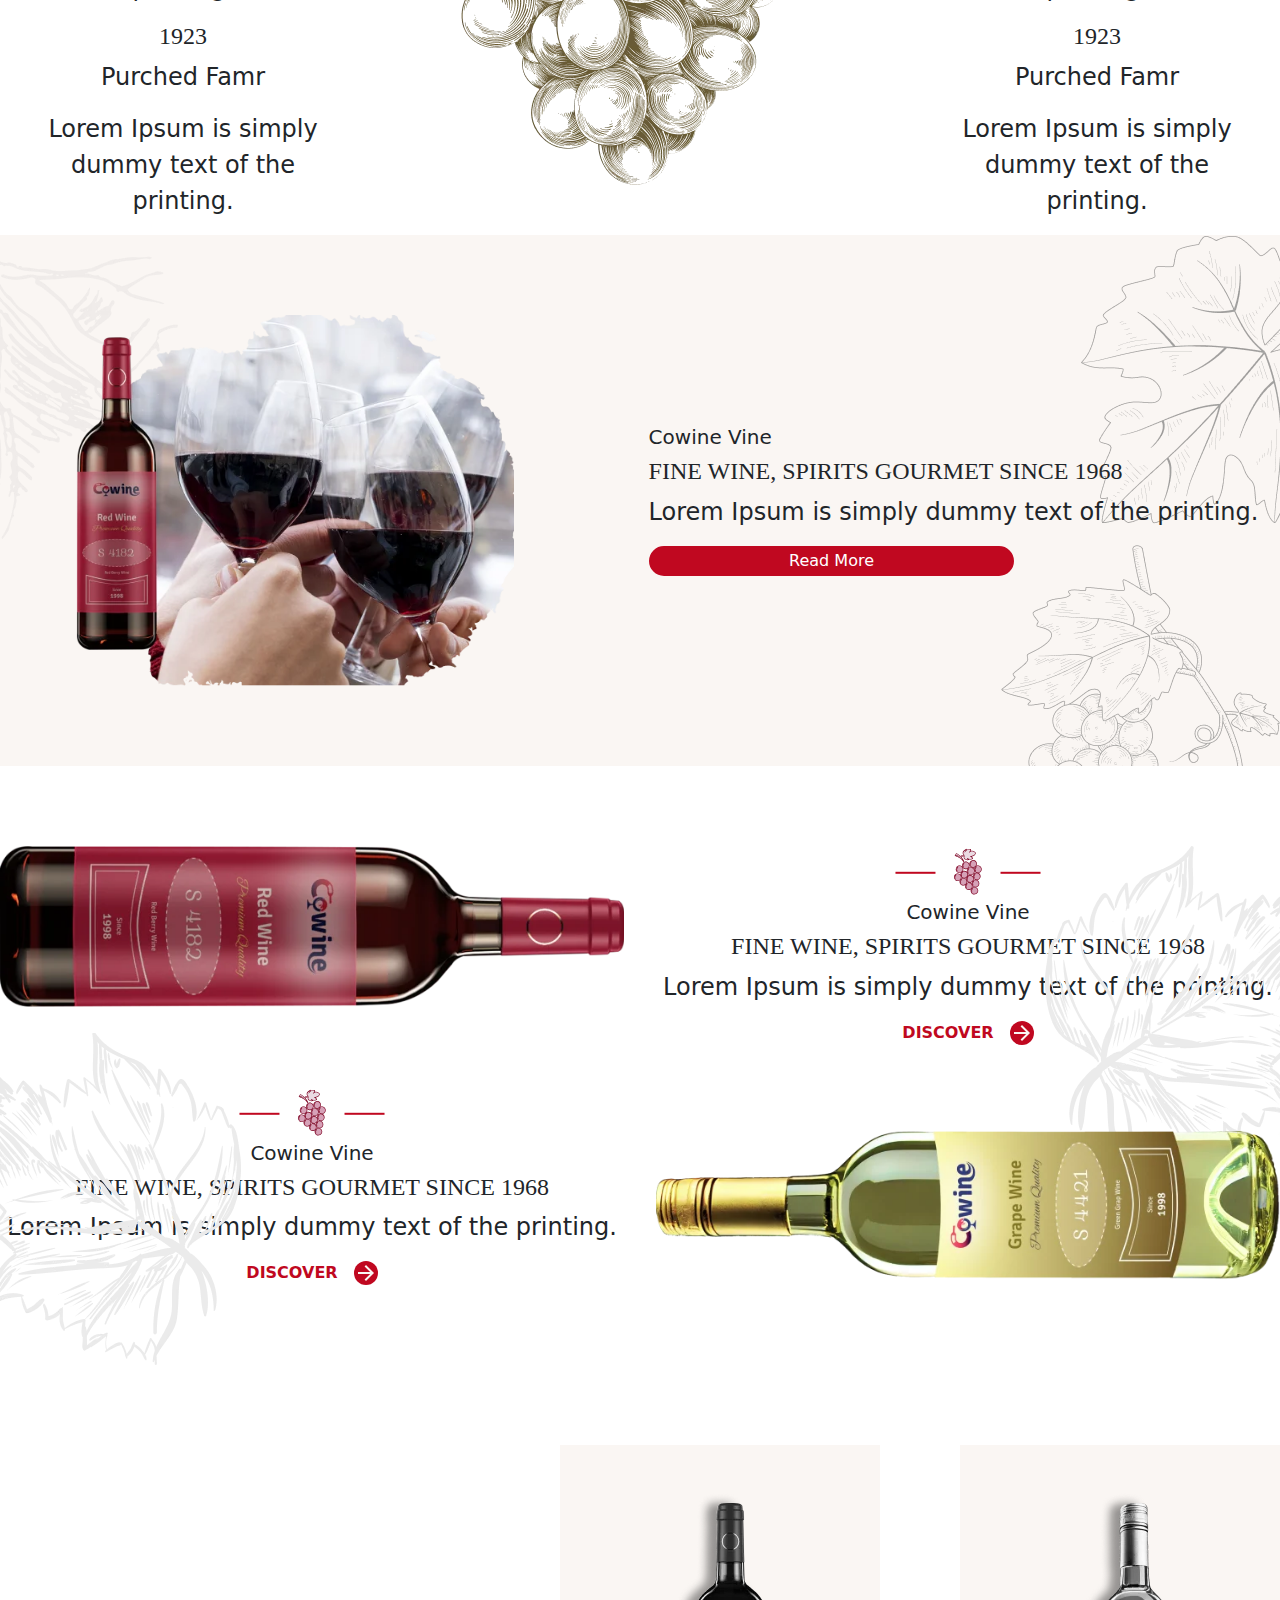
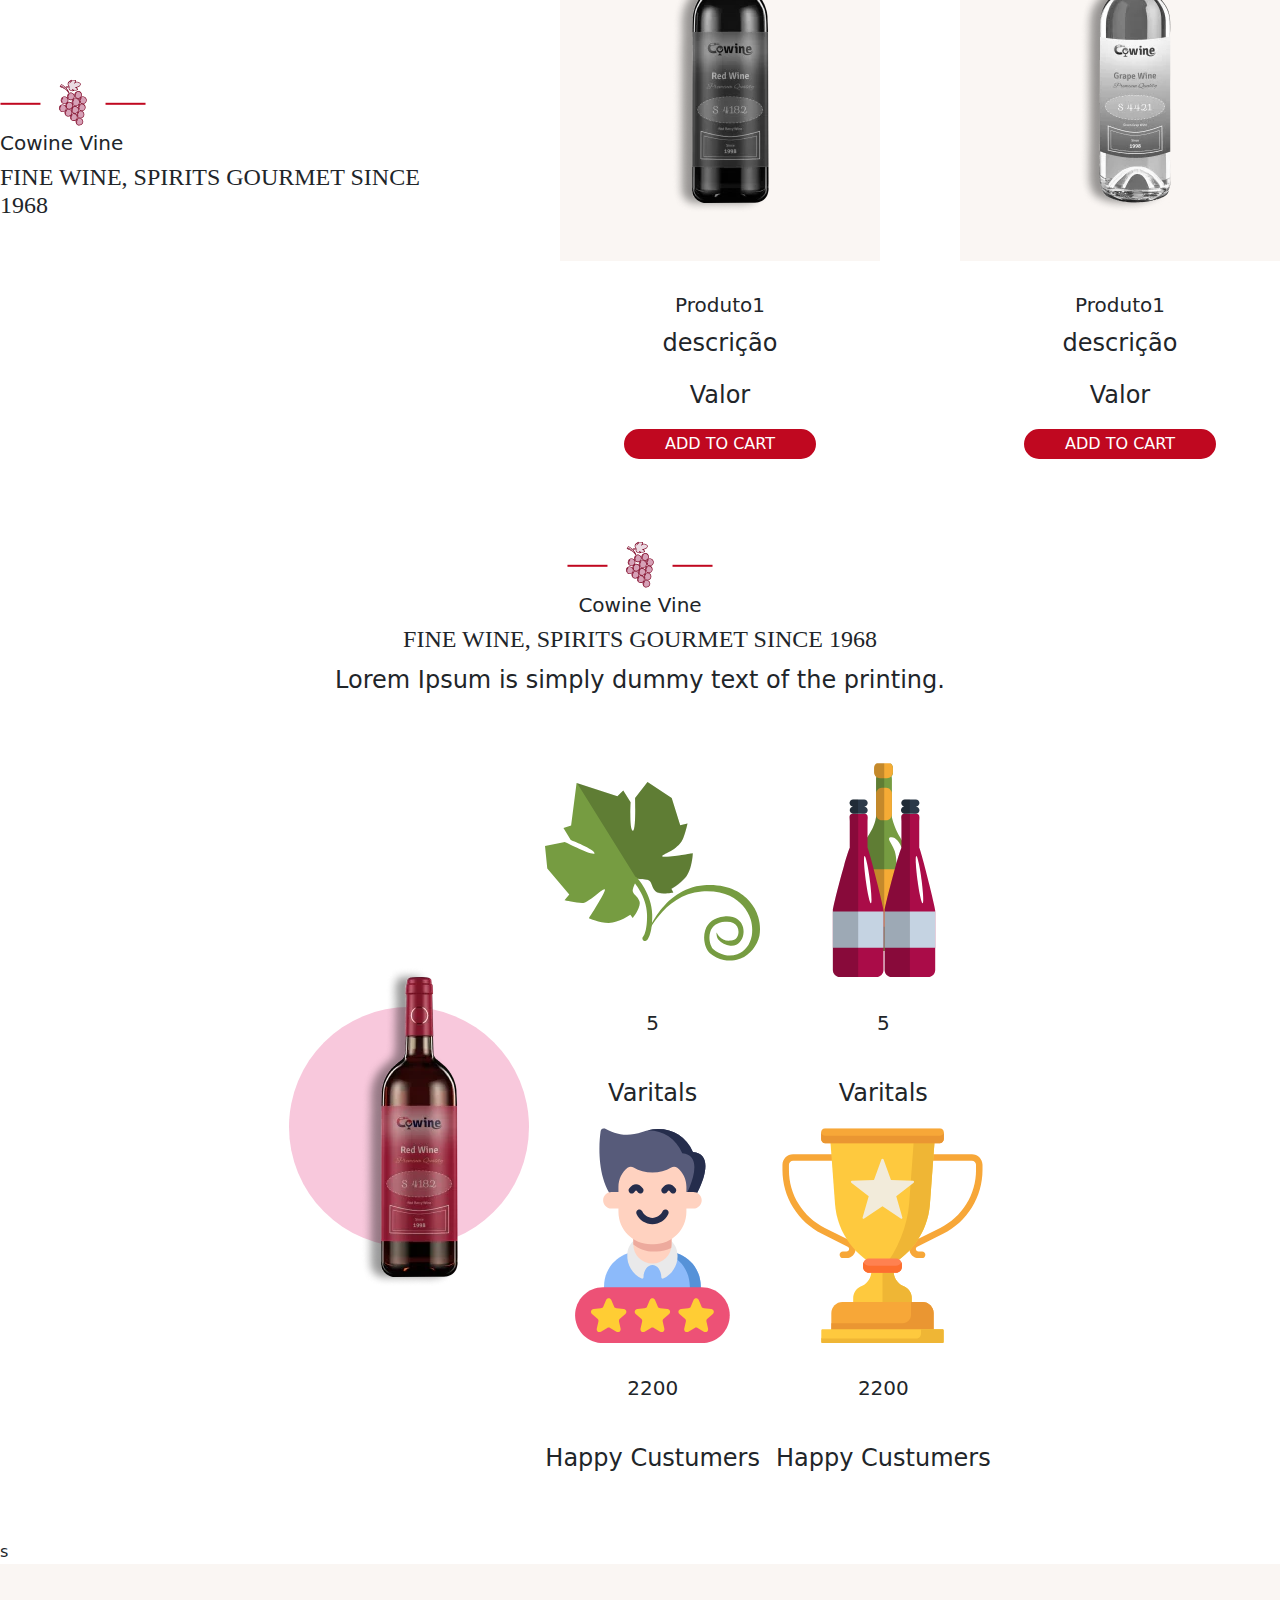
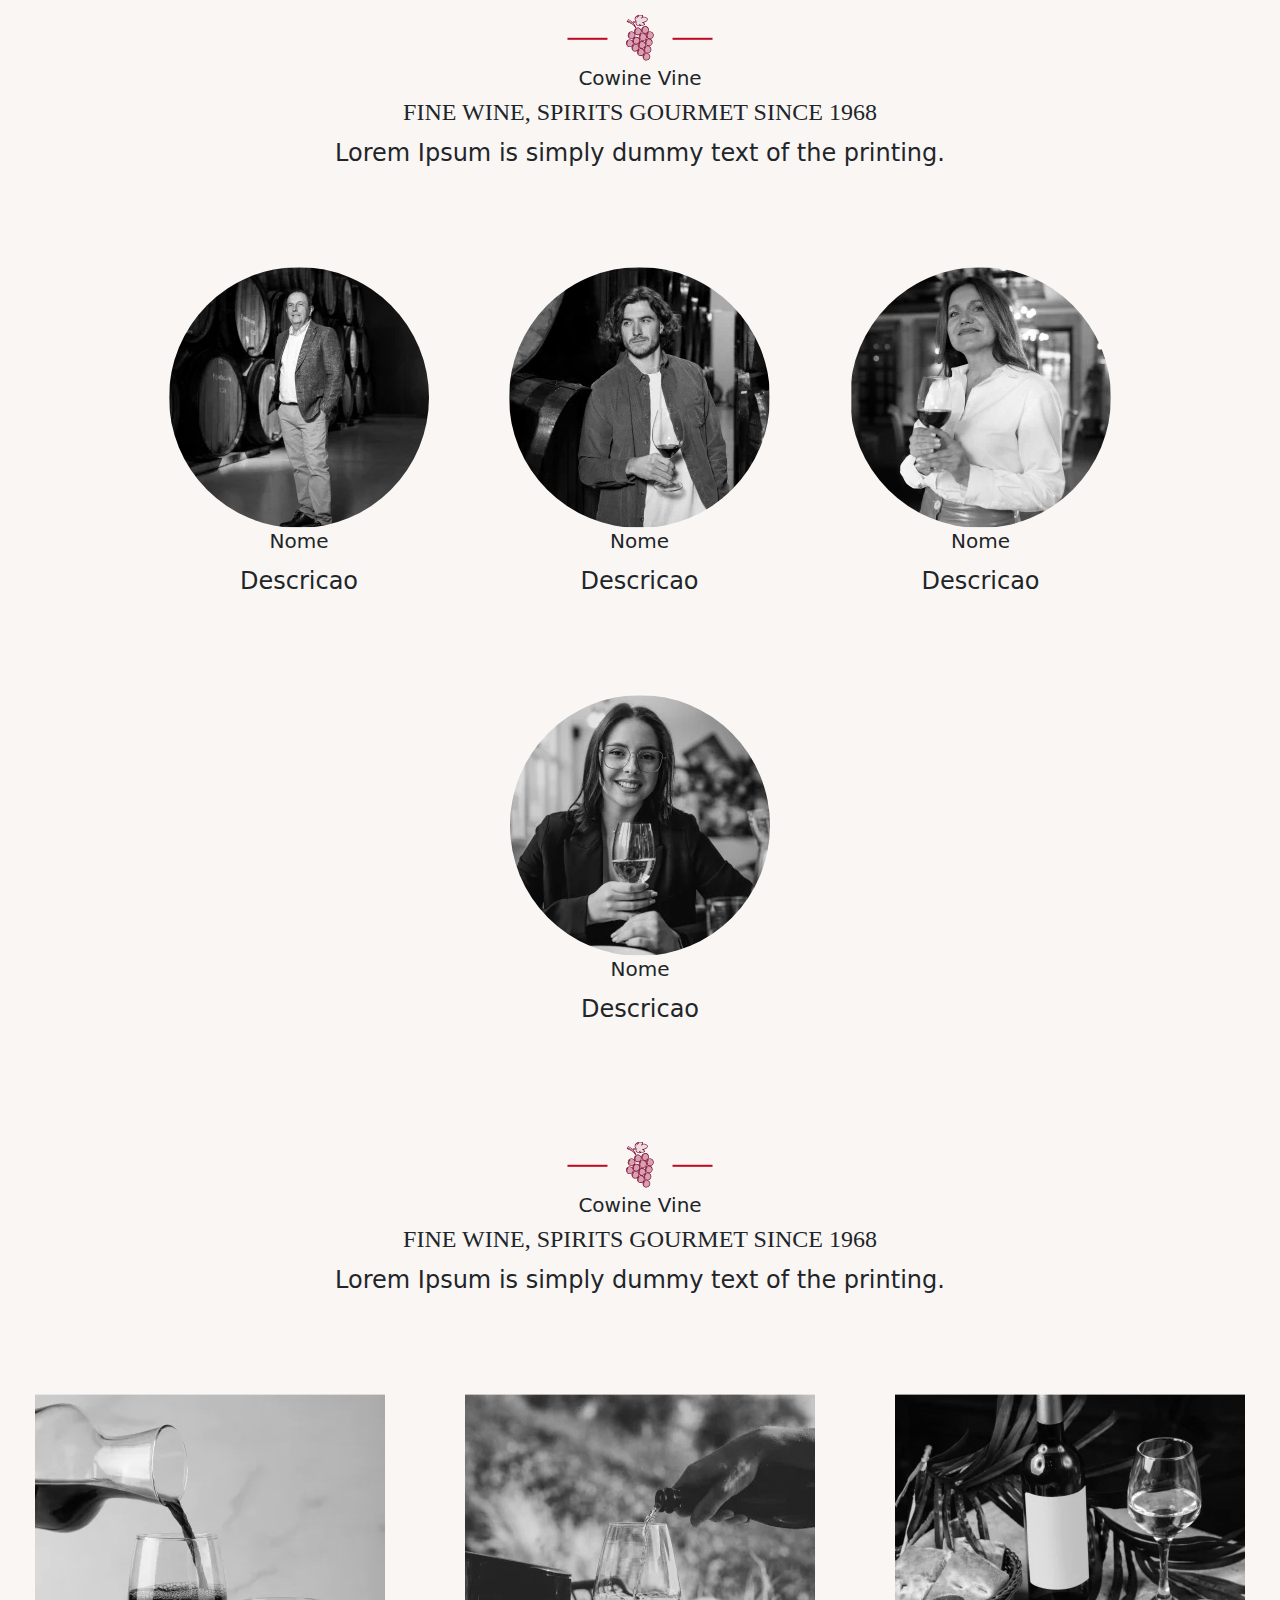
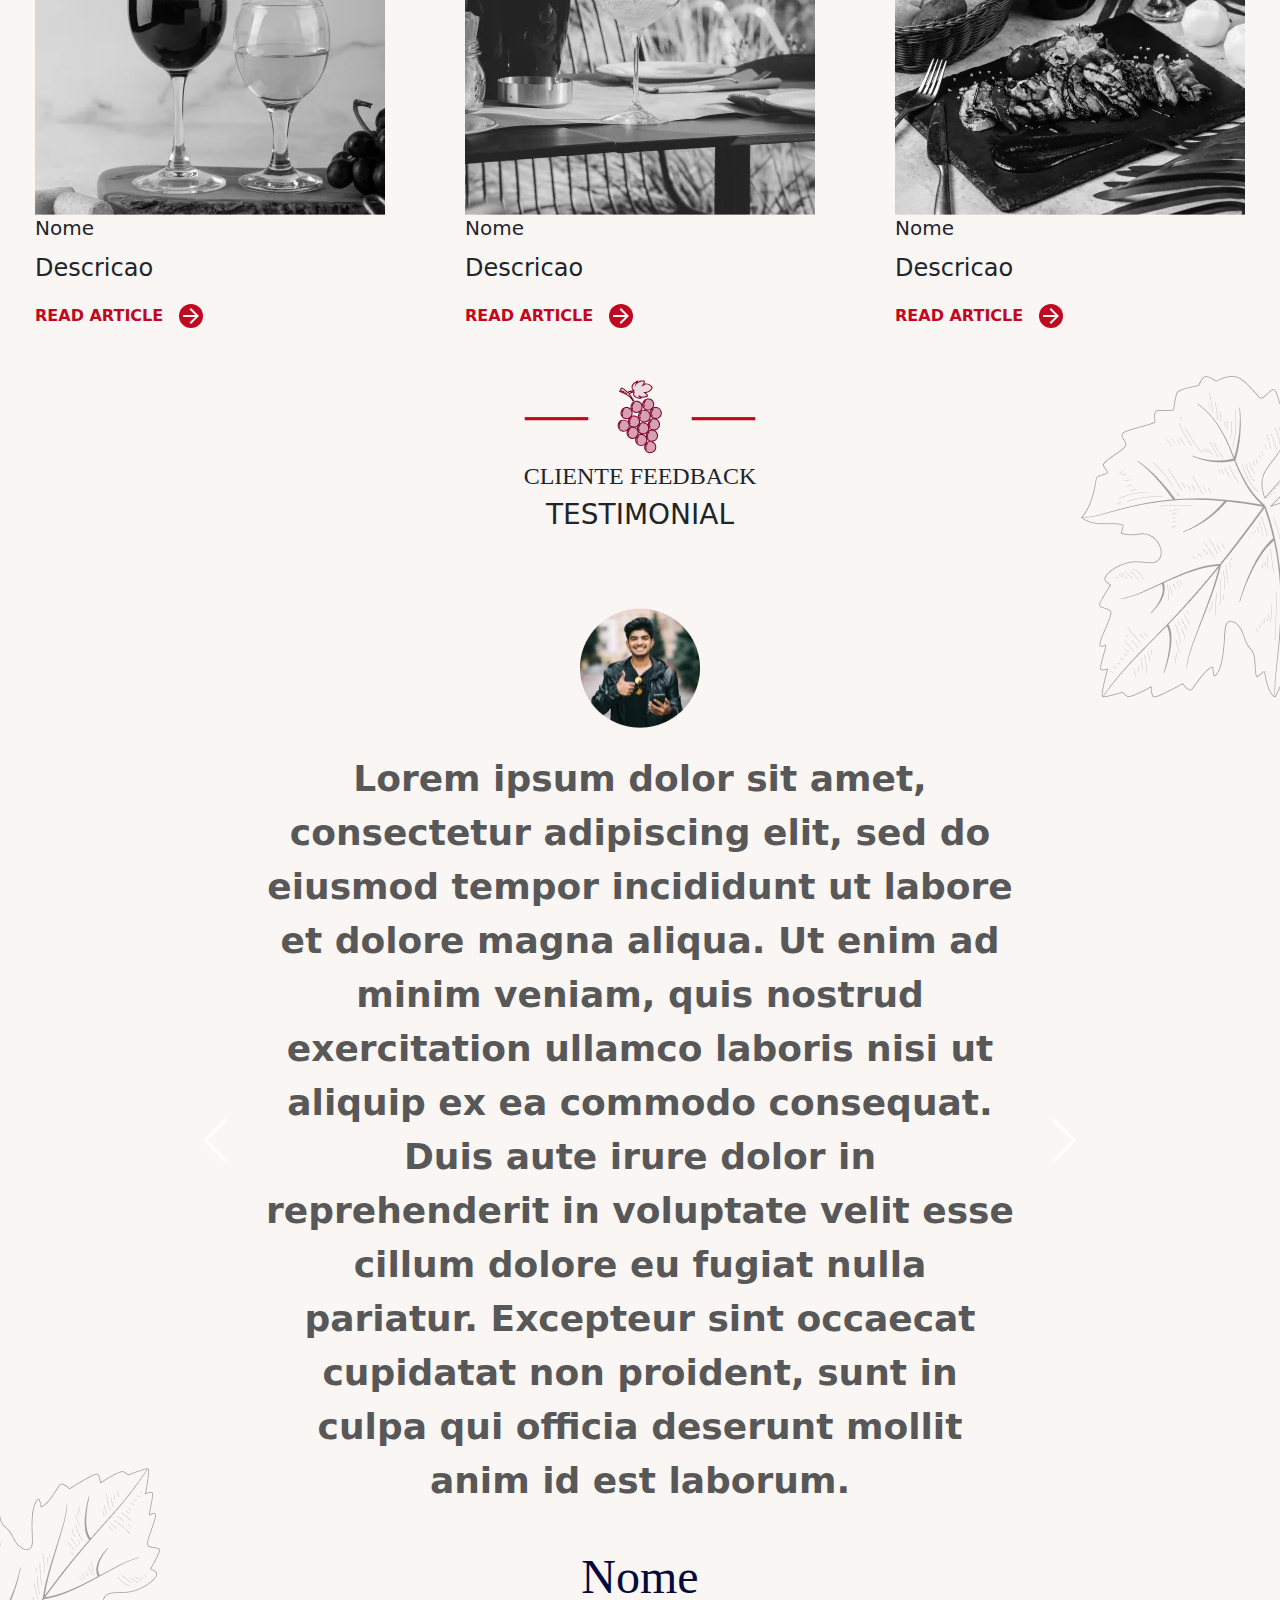
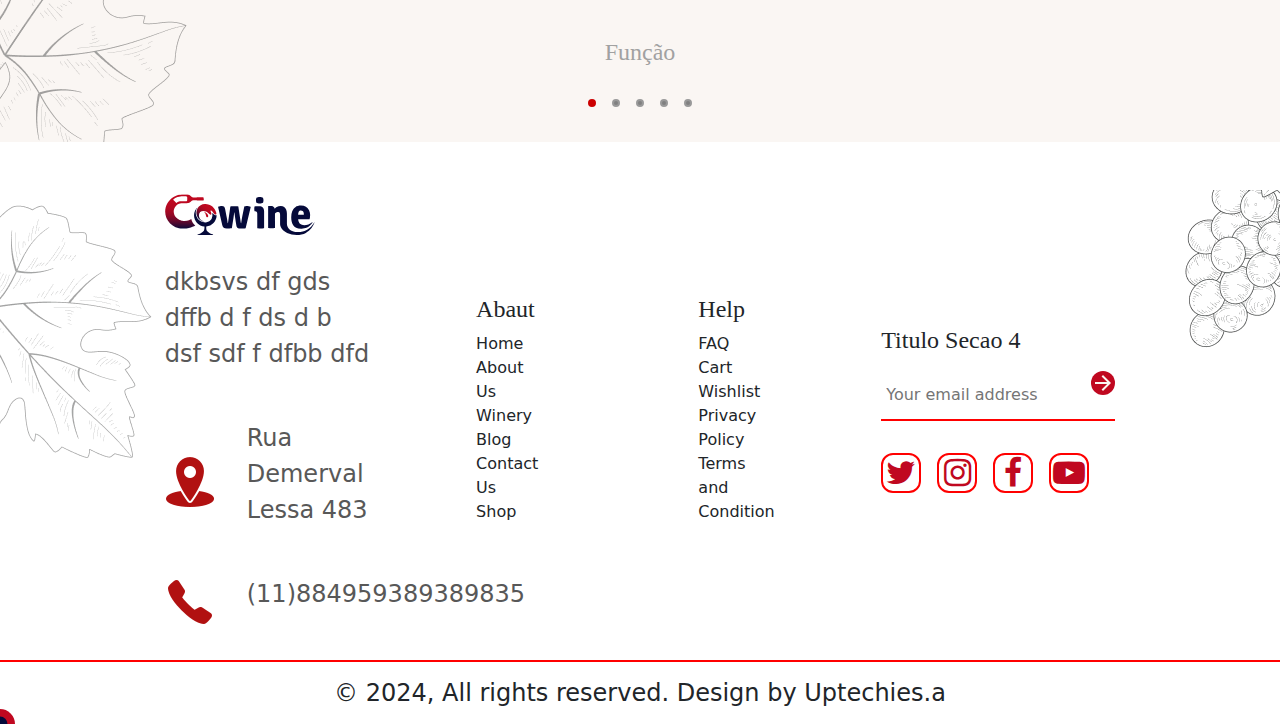
==== commit b1ac4ed6: "ajeitando responsividade mobile" ====
--- a/index.html
+++ b/index.html
@@ -9,7 +9,7 @@
     <link href="https://cdn.jsdelivr.net/npm/bootstrap@5.3.2/dist/css/bootstrap.min.css" rel="stylesheet">
     <script src="https://cdn.jsdelivr.net/npm/bootstrap@5.3.2/dist/js/bootstrap.bundle.min.js"></script>
     <link rel="stylesheet" href="estilosshop/mainshop.css">
-    <title>Document</title>
+    <title>Cowine-Wine Store</title>
 </head>
 <body>
     <header  class="cabeçalho">
@@ -139,10 +139,12 @@
                 
                 
                 </div>
-
-                <div class="secao2">
-                    <img class="igmsec2" src="imagens/features/wine-fresh-image.webp" alt="uva">
-                </div>
+                
+                
+                <div class="secao2" id="margemuva" >
+                    <img class="igmsec2" id="uvamenor" src="imagens/features/wine-fresh-image.webp" alt="uva">
+                </div>
+                
 
 
                 <div class="secao1">
@@ -191,7 +193,7 @@
         <img class="folhaesqre" src="imagens/bg/wine-story-left-bg.webp" alt="wsr" >
 
     <div class="sec4sex1">
-        <img class="imgssec4" src="imagens/section/discover-image.webp" alt="vinho1">
+        <img class="imgssec4"  id="diminuirvinho" src="imagens/section/discover-image.webp" alt="vinho1">
         <div class="conteudo-sec4">
             <img src="imagens/icons/design-vector.svg" class="img-sep" alt="separador">
             <h5 class="sec3Titulo" >Cowine Vine</h5>
@@ -201,7 +203,7 @@
     </div>
     </div>
         <div class="sec4sex2">
-            <img class="imgssec4" id="imgani2" src="imagens/section/smooth-wine-image.webp" alt="vinho2">
+            <img class="imgssec4 diminuir"  id="imgani2" src="imagens/section/smooth-wine-image.webp" alt="vinho2">
             <div class="conteudo-sec4">
                 <img src="imagens/icons/design-vector.svg" alt="separador">
                 <h5 class="sec3Titulo" >Cowine Vine</h5>
@@ -258,15 +260,18 @@
     <!-- 6------------------------ -->
     <!-- titulo -->
 
-    <div class="conteudo-sec4">
+    <div class="conteudo-sec4" >
         <img src="imagens/icons/design-vector.svg" alt="separador">
         <h5 class="sec3Titulo" >Cowine Vine</h5>
         <h4 class="sec3sec">FINE WINE, SPIRITS GOURMET <span class="sec3span">SINCE 1968</span></h4>
         <p class="descricao">Lorem Ipsum is simply dummy text of the printing.</p>
     </div>  
-
-
-
+   
+
+
+    <div class="totalsec6">
+
+     
     <div class="conteudosec6">
 
         <div class="vinhocombola">
@@ -281,13 +286,13 @@
 
 
             <div class="conteudoimg1">
-                <img src="imagens/icons/ic-varietals.svg"  class="imgs" alt="trevo"> 
+                <img src="imagens/icons/ic-varietals.svg" class="imgs" alt="trevo"> 
                 <h5>5</h5>
                 <p>Varitals</p>   
             </div>
 
             <div class="conteudoimg1">
-                <img src="imagens/icons/ic-happy-coutomer.svg" class="imgs" alt="costumers"> 
+                <img src="imagens/icons/ic-happy-coutomer.svg"  class="imgs" alt="costumers"> 
                 <h5>2200</h5>
                 <p>Happy Custumers</p>   
             </div>
@@ -309,6 +314,8 @@
             </div>
         </div>
     </div>
+
+</div>s
    
 
 
@@ -562,7 +569,6 @@
      </footer>
 
 
-    <!-- importando o swiper -->
     
 
     <div class="bola bola1"></div> 
@@ -574,19 +580,14 @@
     <script>
       document.addEventListener('DOMContentLoaded', function() {
         const swiper = new Swiper('.swiper', {
-          // Parâmetros de configuração
           loop: true,
           speed: 500,
           spaceBetween: 0,
           centeredSlides: true,
-          
-          // Paginação (botões circulares)
           pagination: {
             el: '.swiper-pagination',
             clickable: true,
           },
-          
-          // Navegação (setas)
           navigation: {
             nextEl: '.swiper-button-next',
             prevEl: '.swiper-button-prev',
--- a/estilos/main.css
+++ b/estilos/main.css
@@ -25,6 +25,33 @@
     
 }
 
+
+p{
+  font-size: 1.5em;
+}
+
+h1{
+  font-size: 2em;
+}
+
+h2{
+  font-size: 2em;
+}
+h3{
+  font-size: 2em;
+}
+
+h4{
+  font-size: 2em;
+}
+
+h5{
+  font-size: 2em;
+}
+
+
+
+
 li:hover{
     color: var(--secondary);
 }
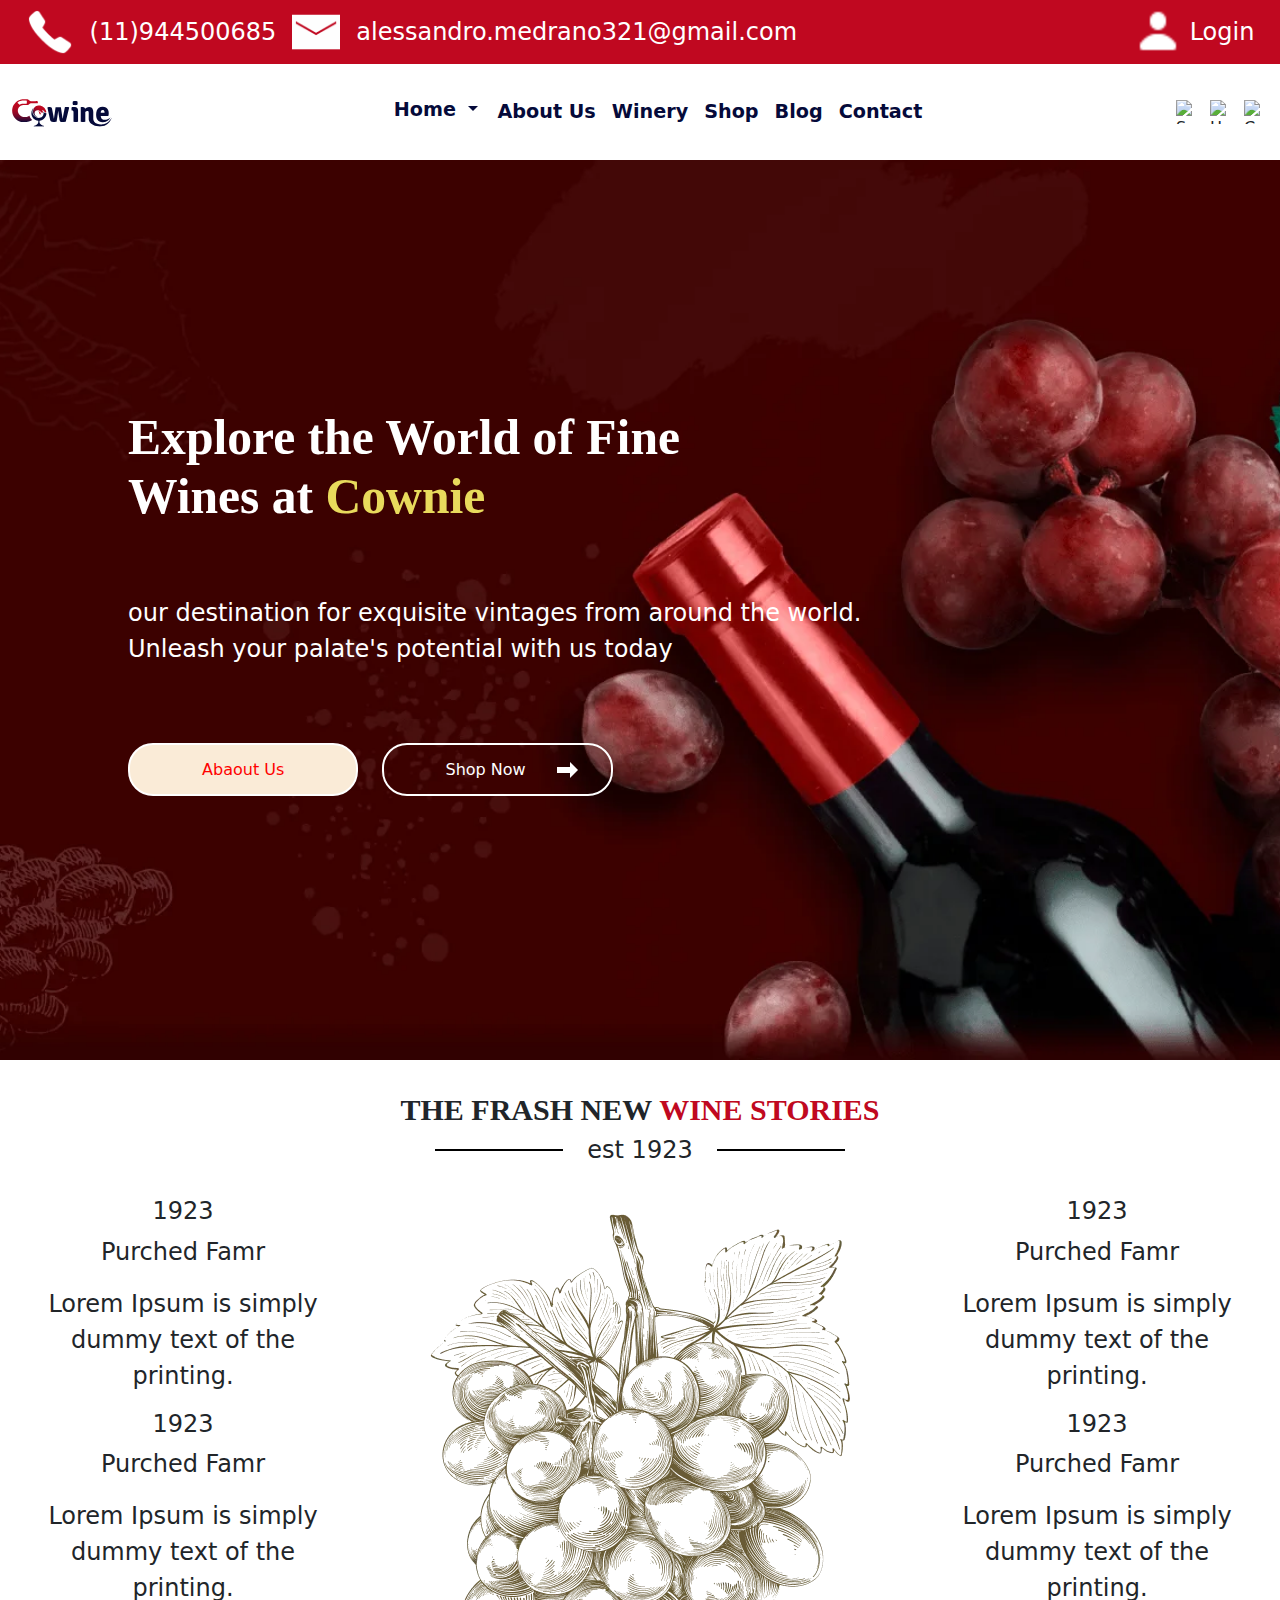
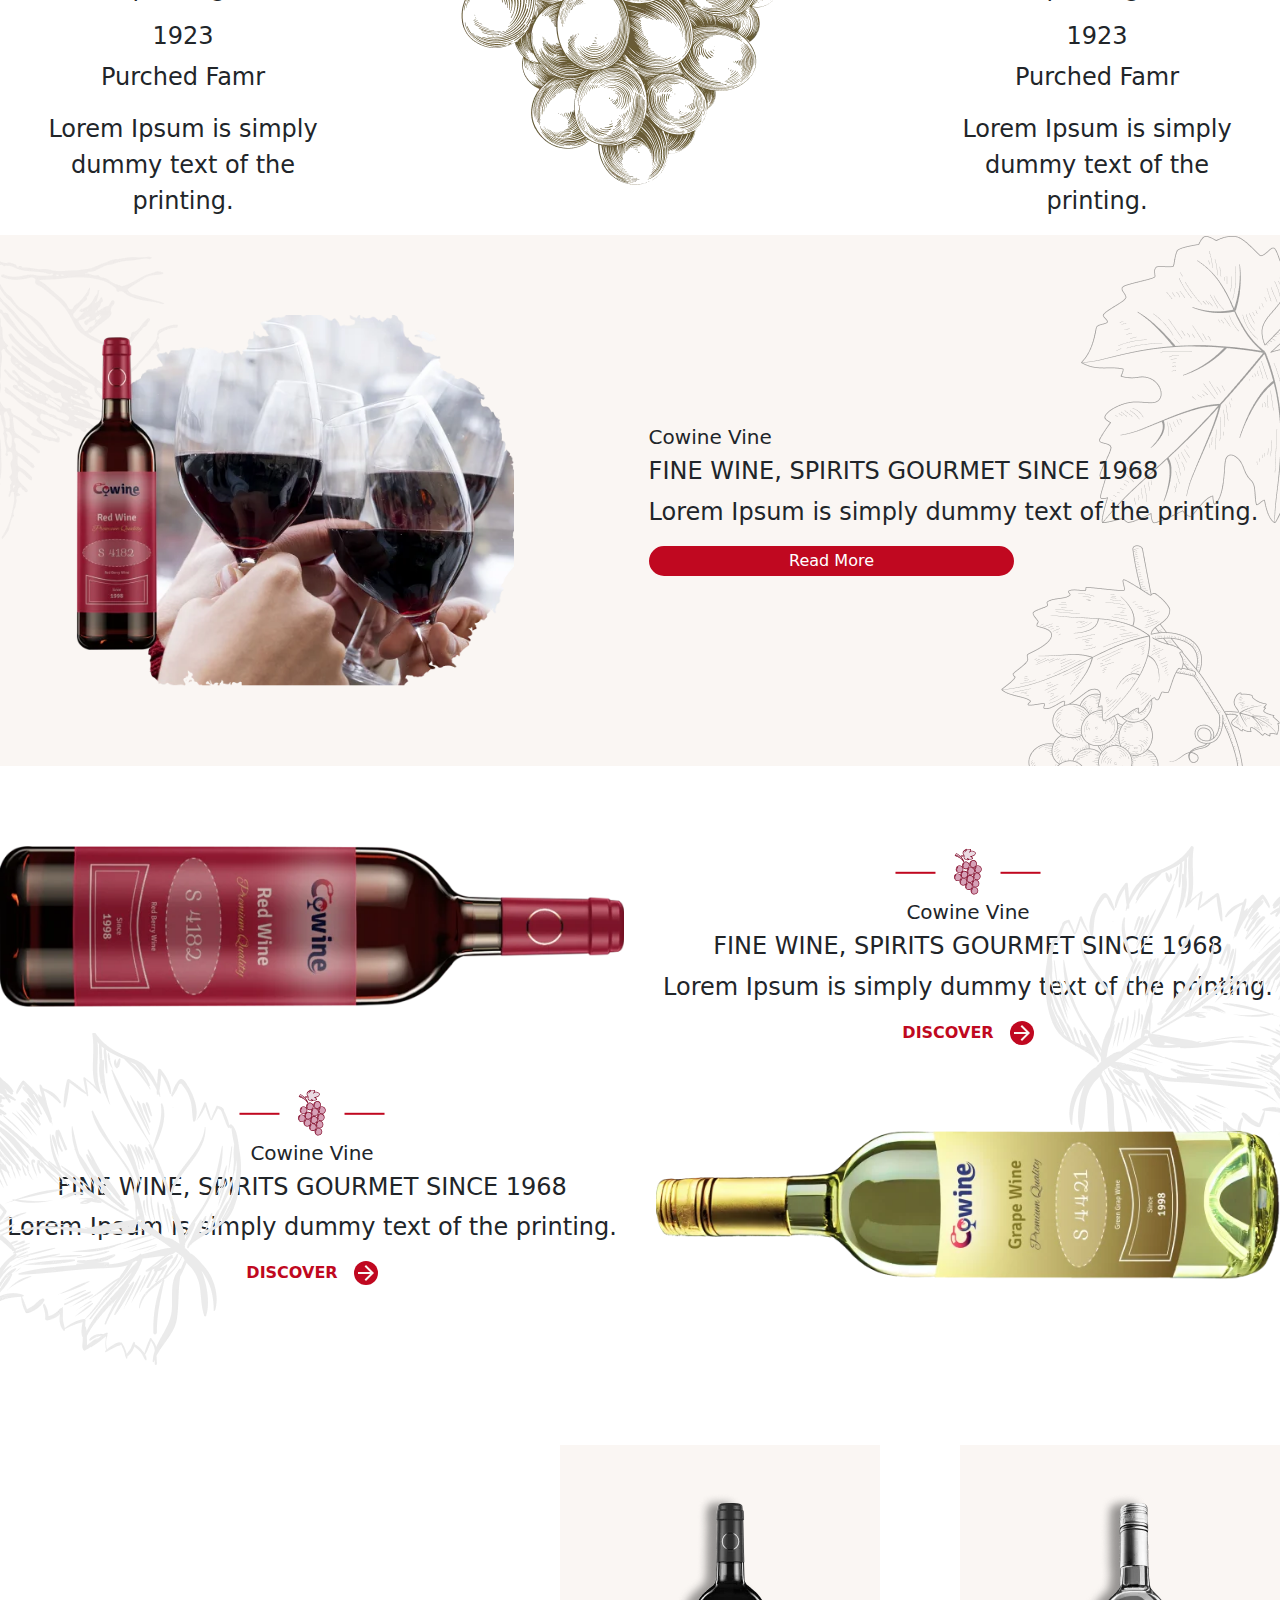
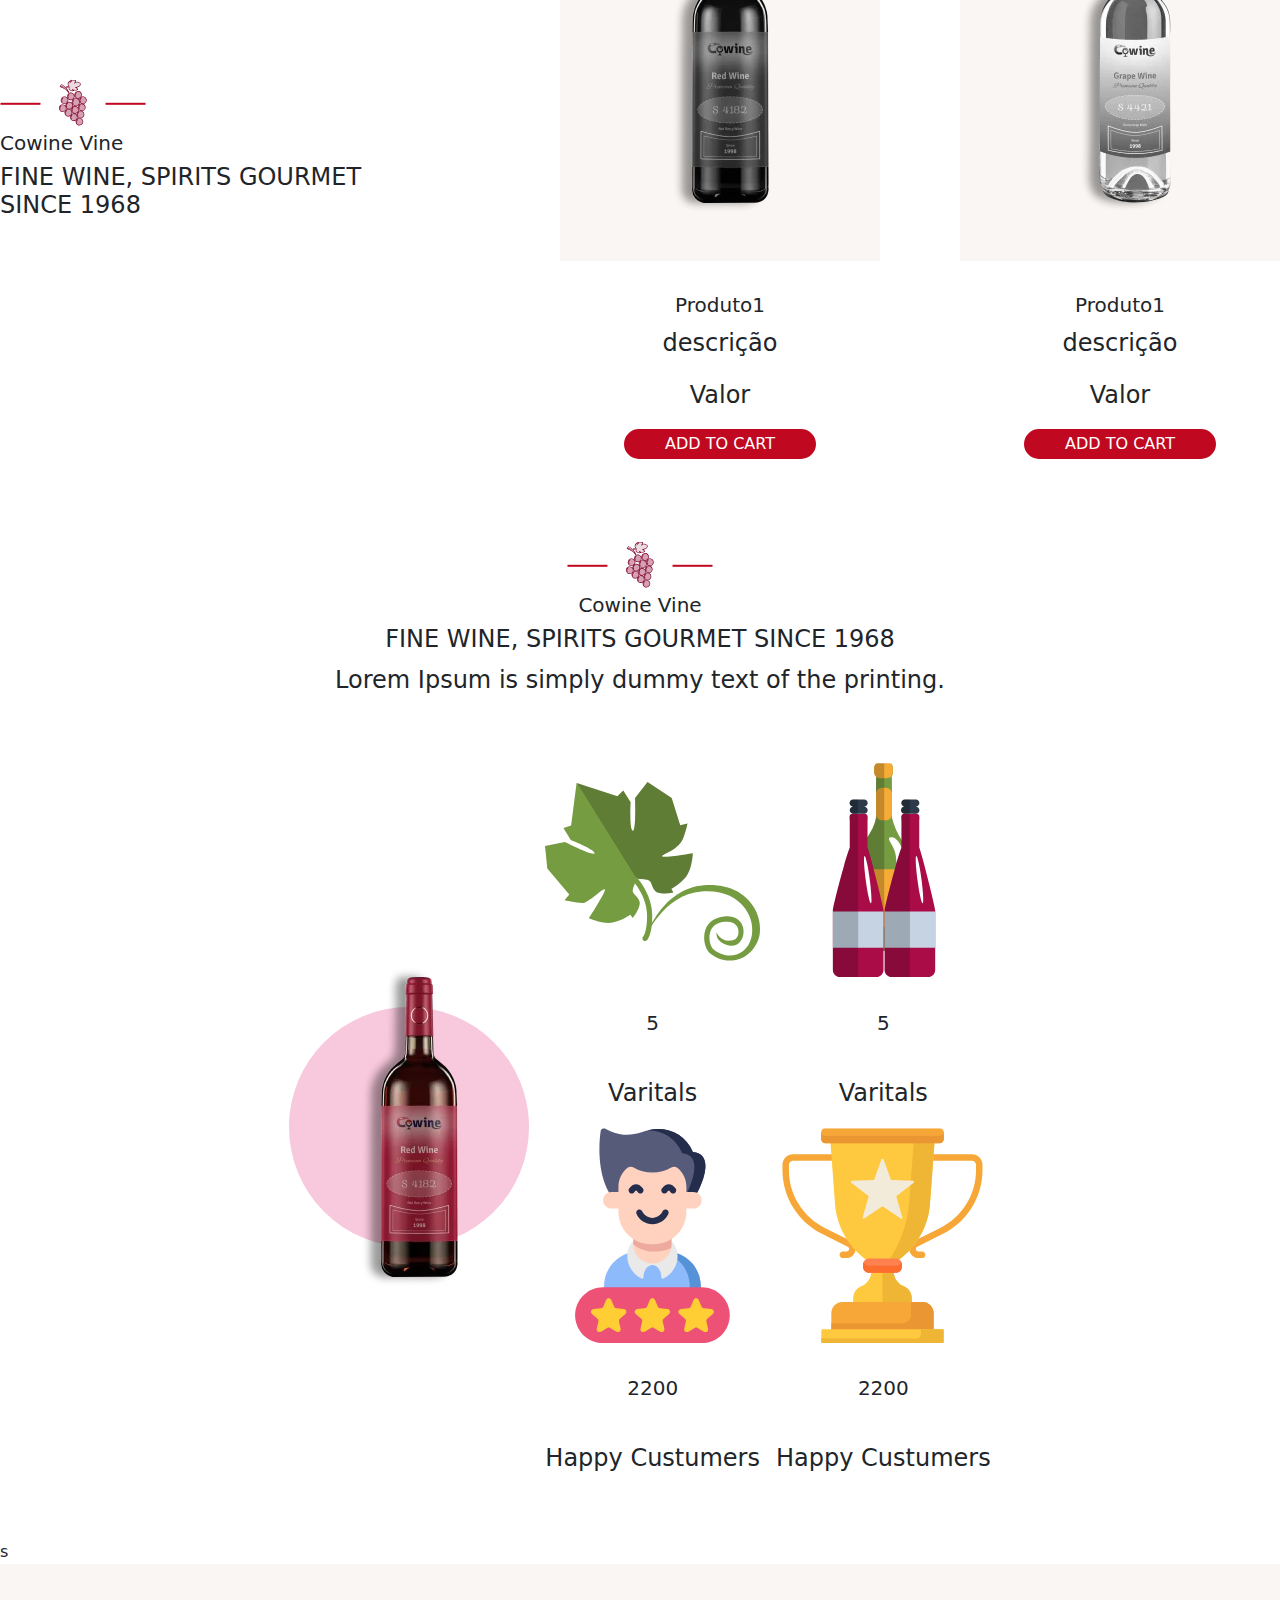
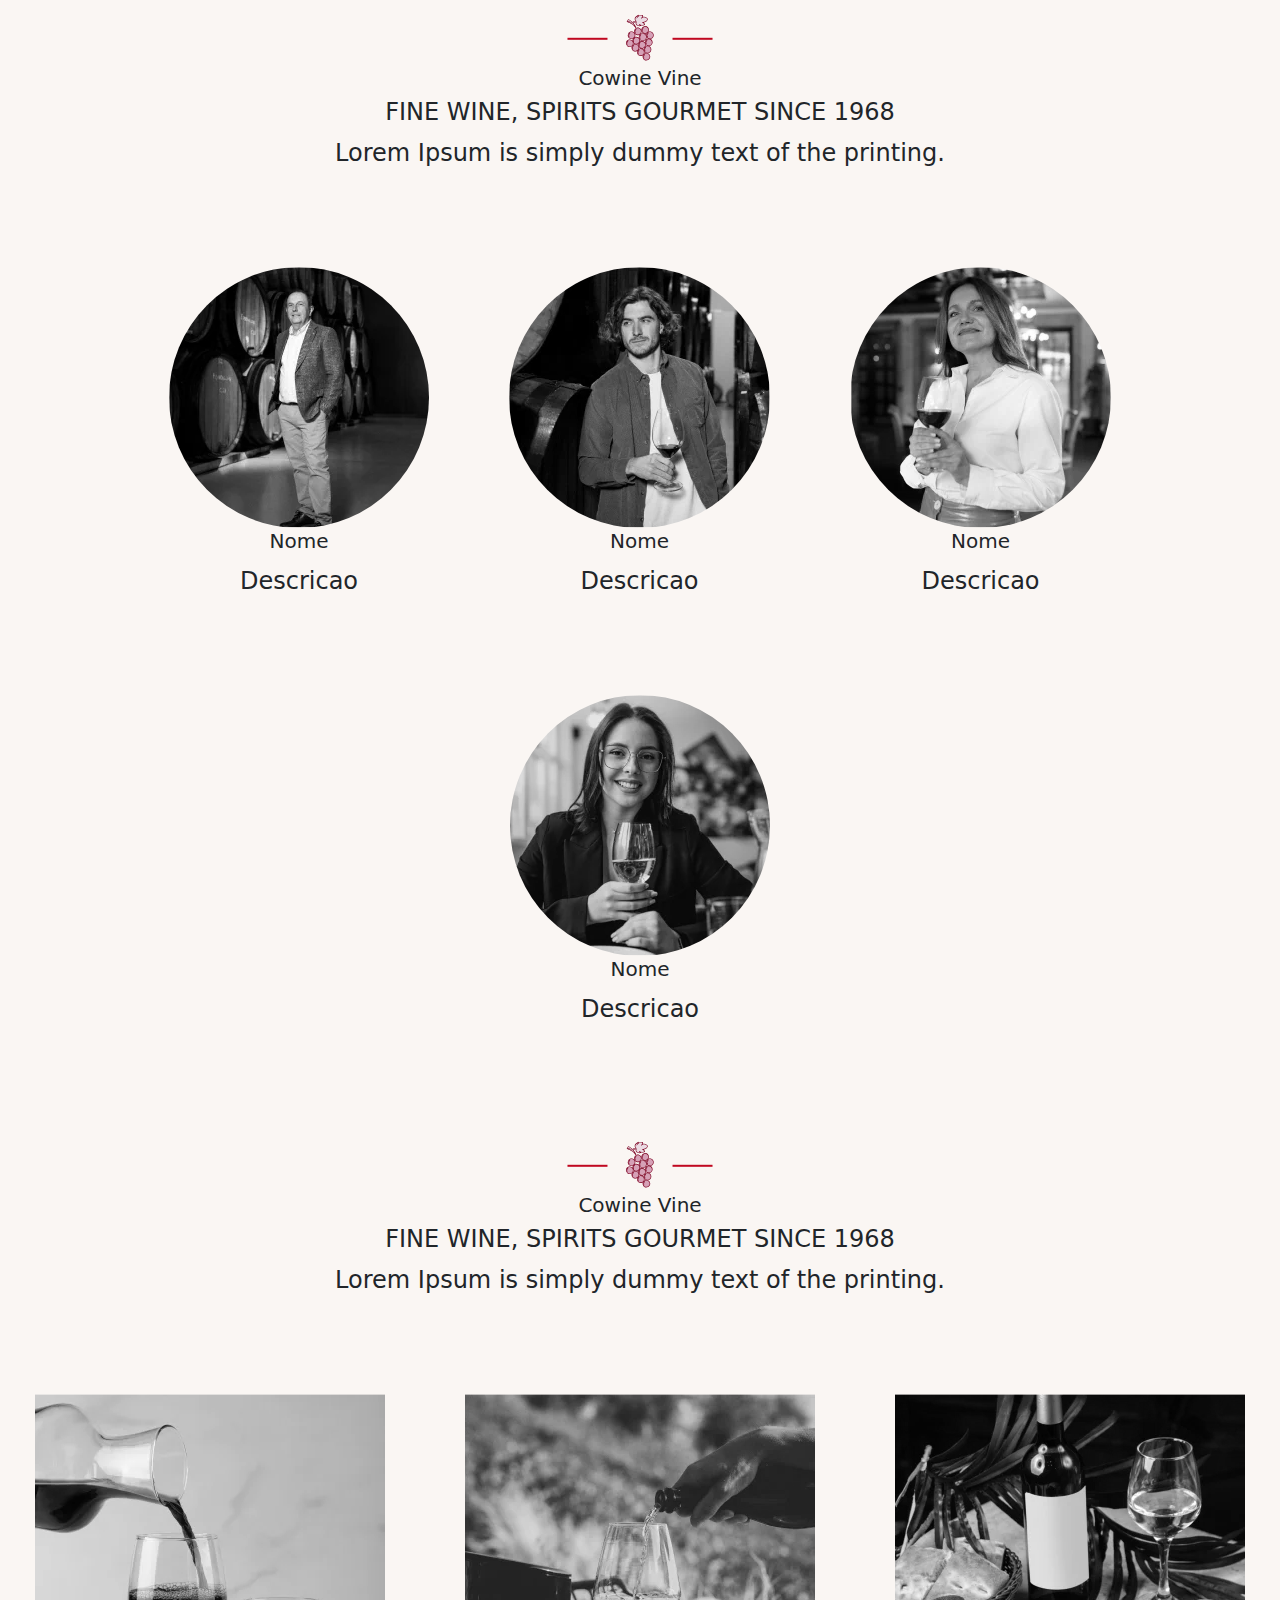
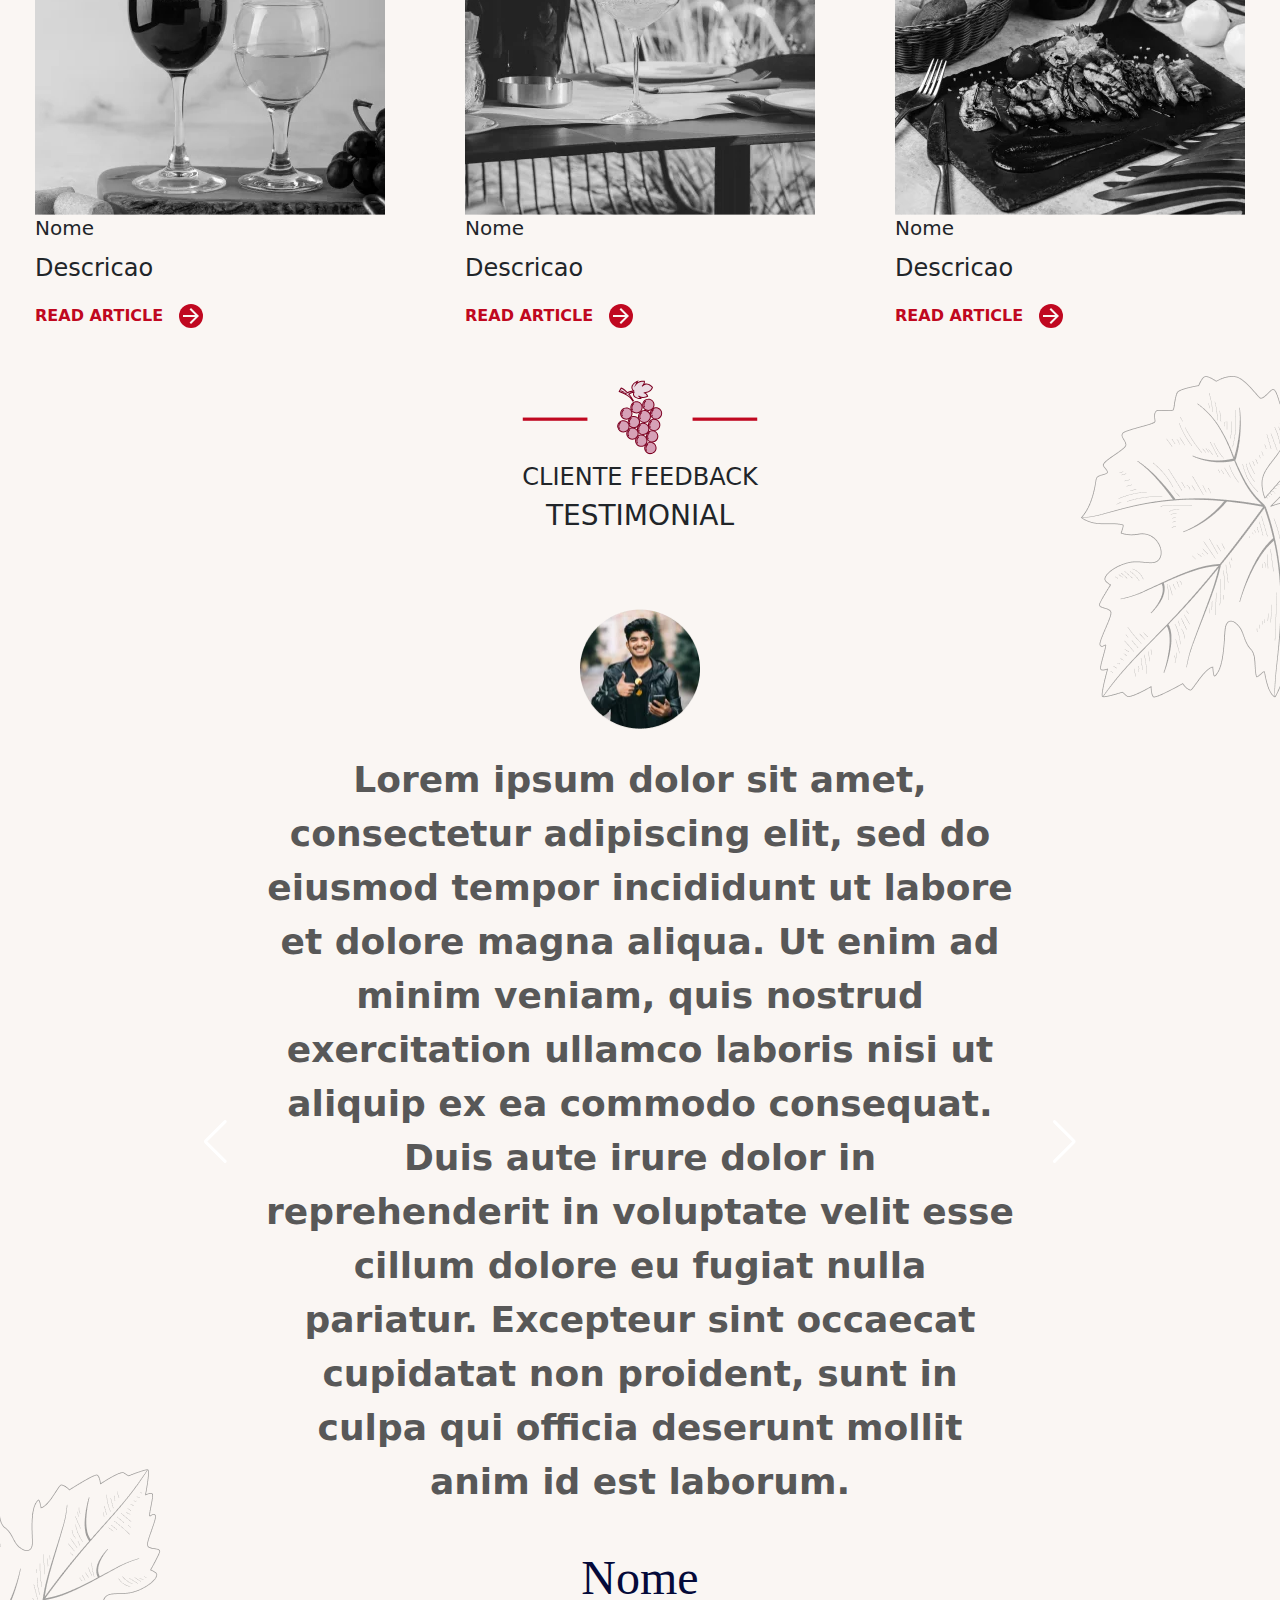
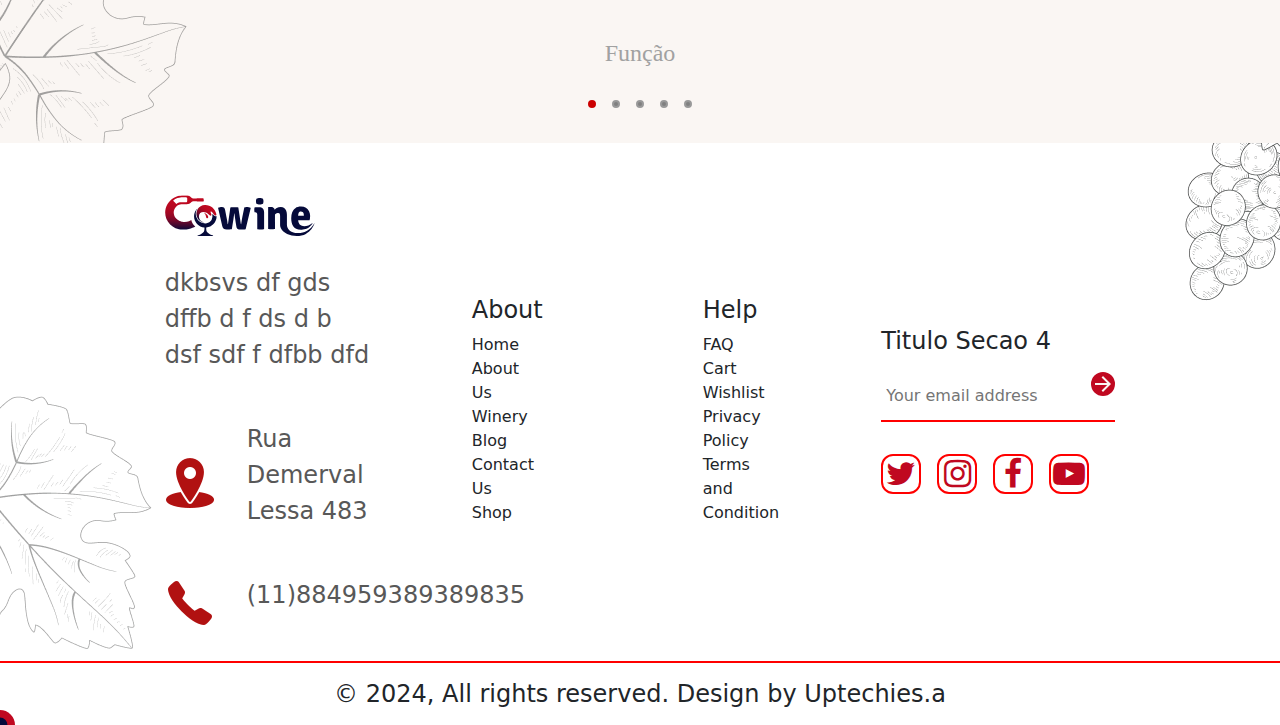
==== commit cc35e3a8: "ajeitando elementos e tamanho imagem" ====
--- a/index.html
+++ b/index.html
@@ -486,13 +486,12 @@
 
 
        <footer class="rodape">
-        <div class="imagensback">
             <img class="imgdireita" src="imagens/bg/footer-right-image.webp" alt="rigth">
             <img class="imgesquerda" src="imagens/bg/footer-left-image.webp" alt="left">
-        </div>
+    
 
         <div class="footersup">
-
+            
             <!-- div 1 -->
             <div class="futerinfo">
                 <img  class="logofooter" src="imagens/logo/logo.svg" alt="Logo" width="100">
@@ -505,7 +504,7 @@
             <!-- div 2 -->
             <div class="footerLista">
                 <div class="lista1">
-                    <h4>Abaut</h4>  
+                    <h4>About</h4>  
                     <ul class="lista">
                         <li>Home</li>
                         <li>About Us</li>
@@ -553,7 +552,6 @@
                     </div>
             </div>
            </div>
-
             
         </div>
 
@@ -561,8 +559,6 @@
         <div class="footerinf">
             <p class="textorodape">© 2024, All rights reserved. Design by Uptechies.a </p>    
         </div>
-
-
 
 
 
--- a/estilos/main.css
+++ b/estilos/main.css
@@ -187,7 +187,12 @@
 
 
 
-
+  .rodape{
+    position: relative;
+  }
+  /* .footersup{
+    position: relative;
+  } */
 
   .imgdireita{
     position: absolute;
@@ -197,7 +202,8 @@
 
   .imgesquerda{
     position:absolute; 
-    /* bottom: 0; */
+    bottom: 0;
+    bottom: 50px; 
     left: 0;
     animation: moveEsquerdaVolta  3s infinite; 
   
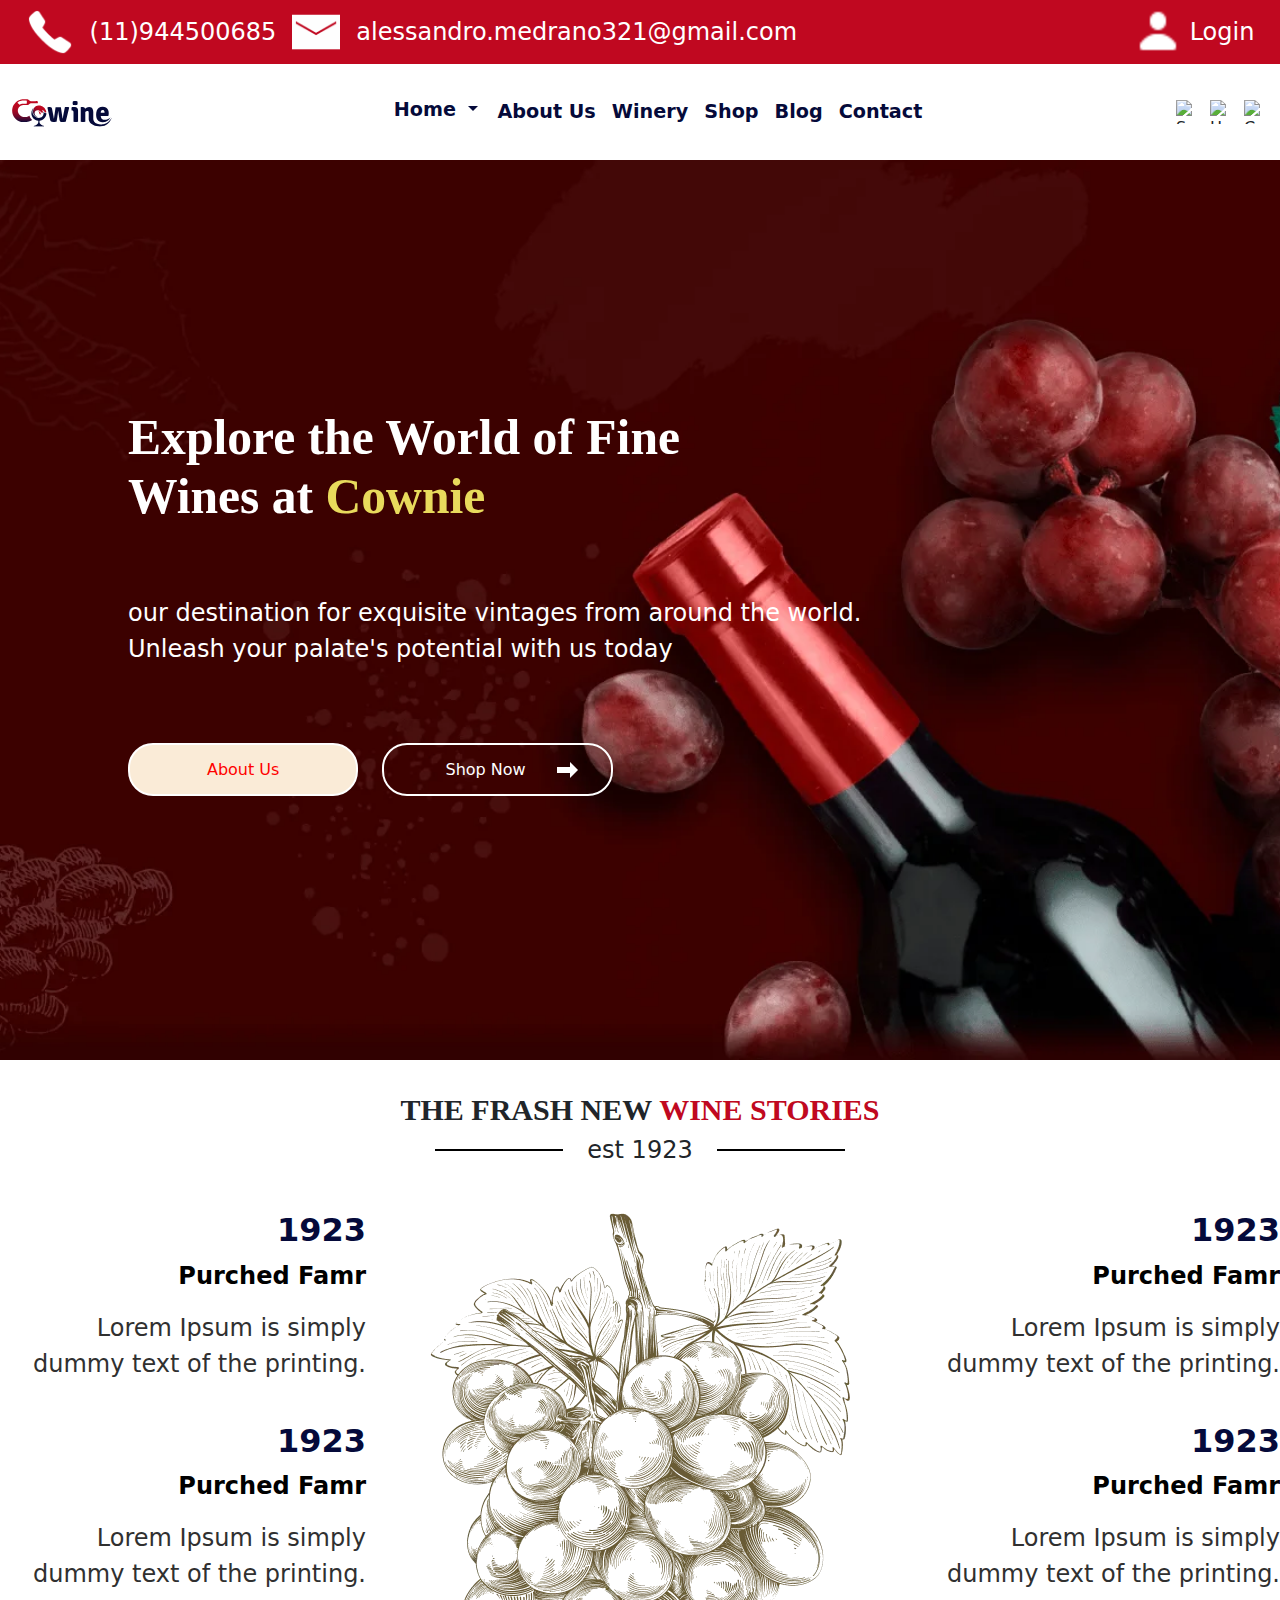
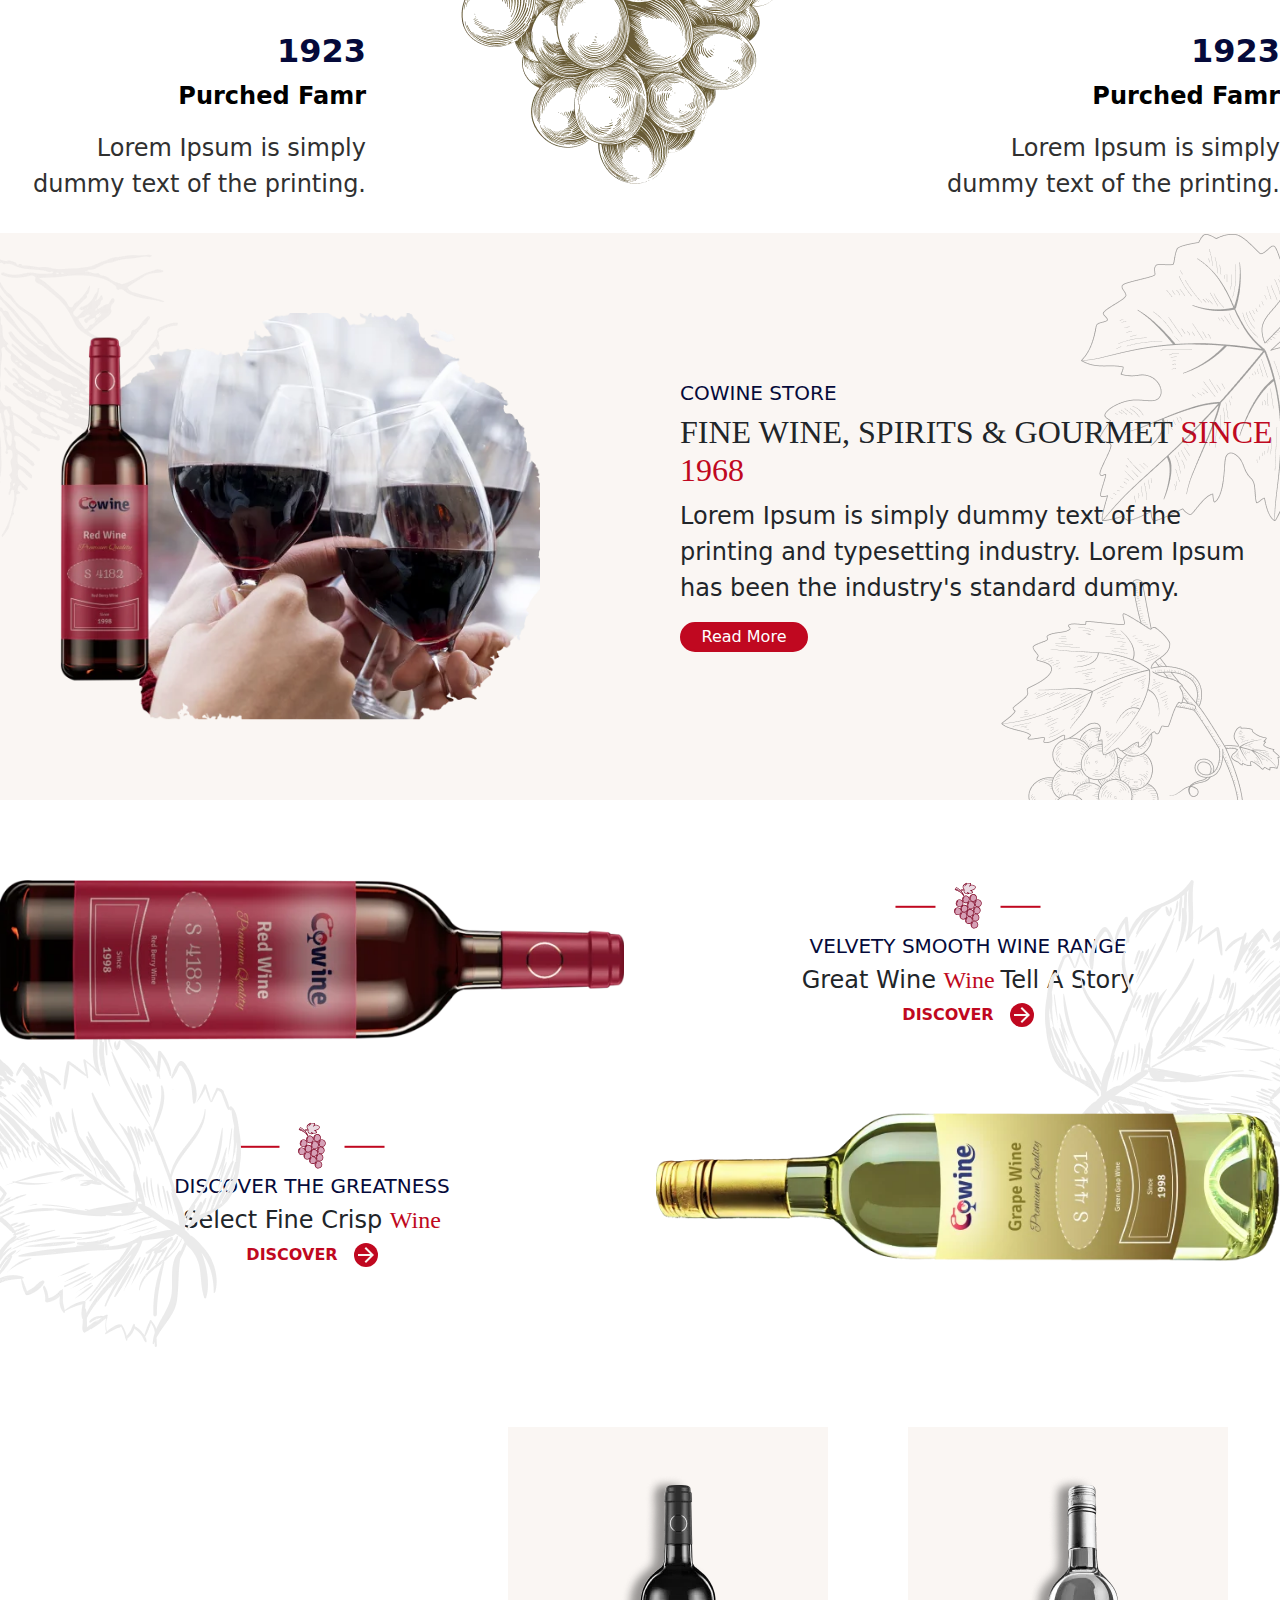
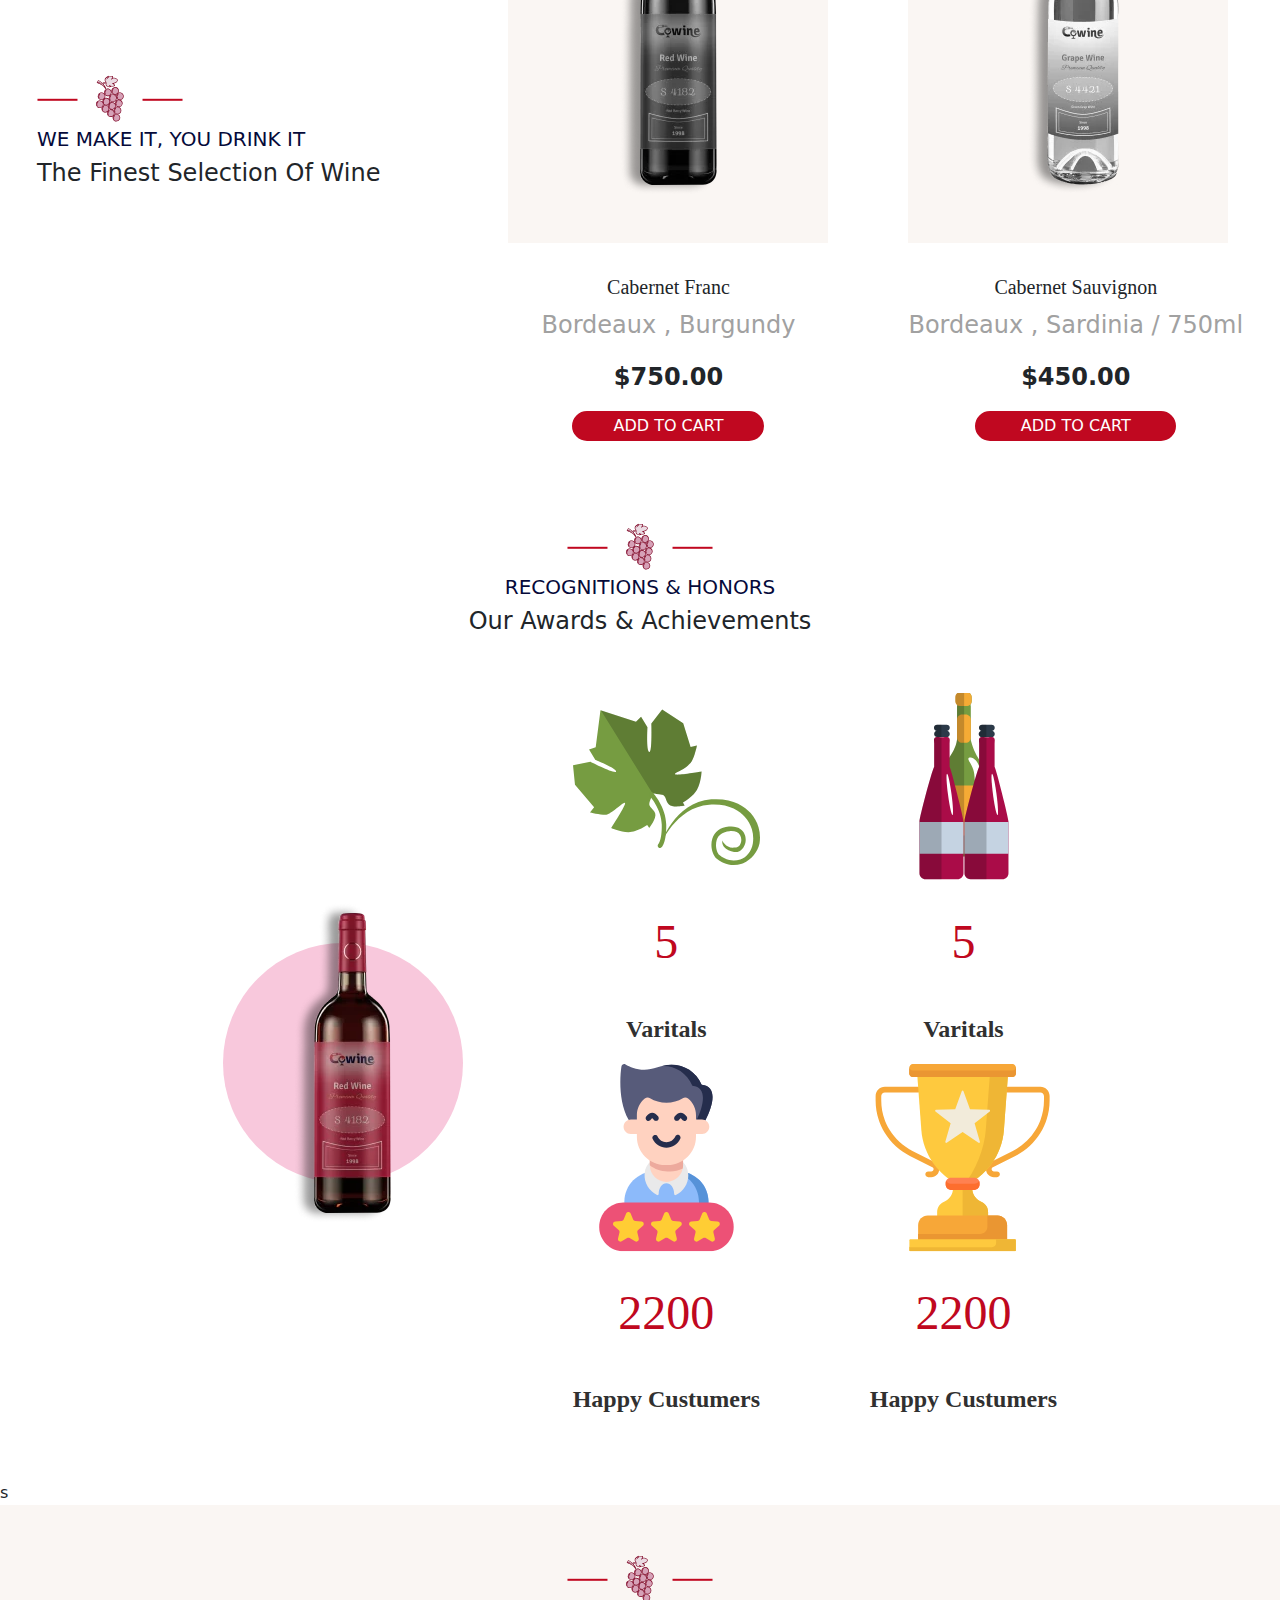
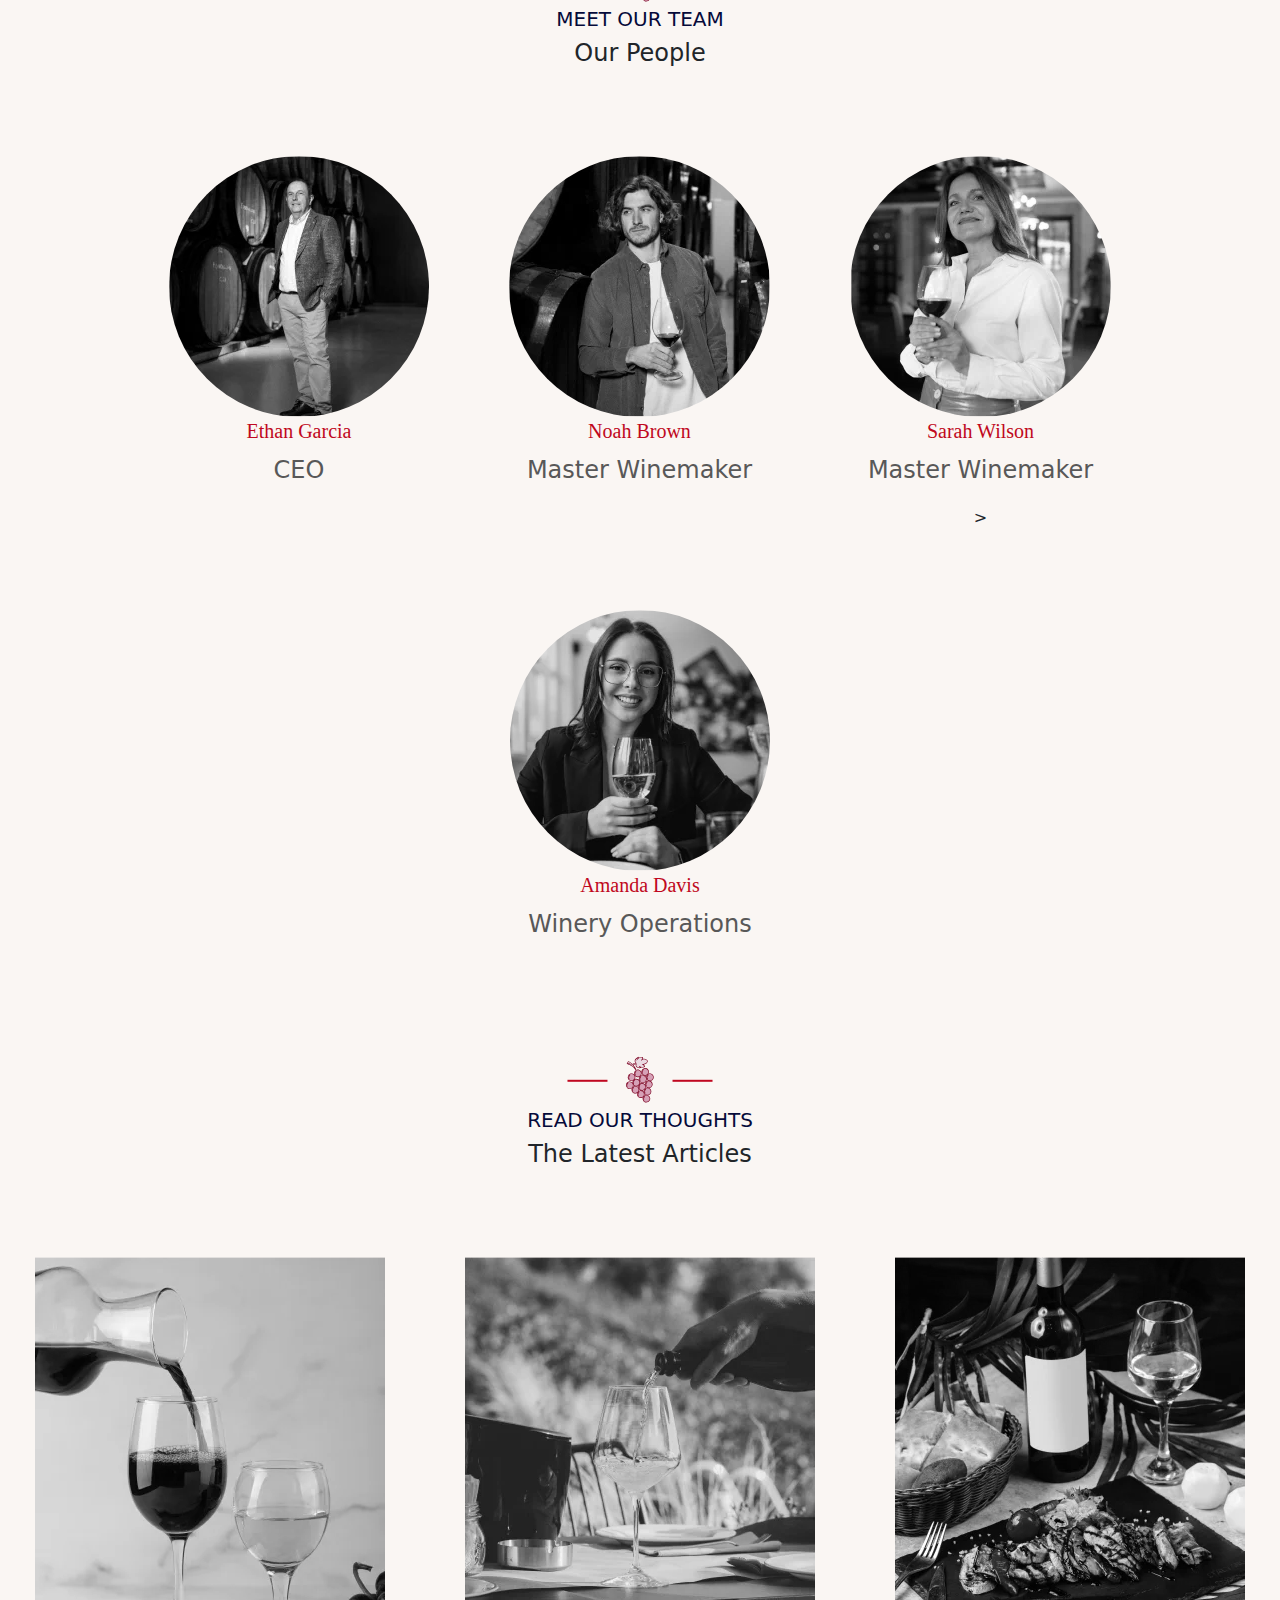
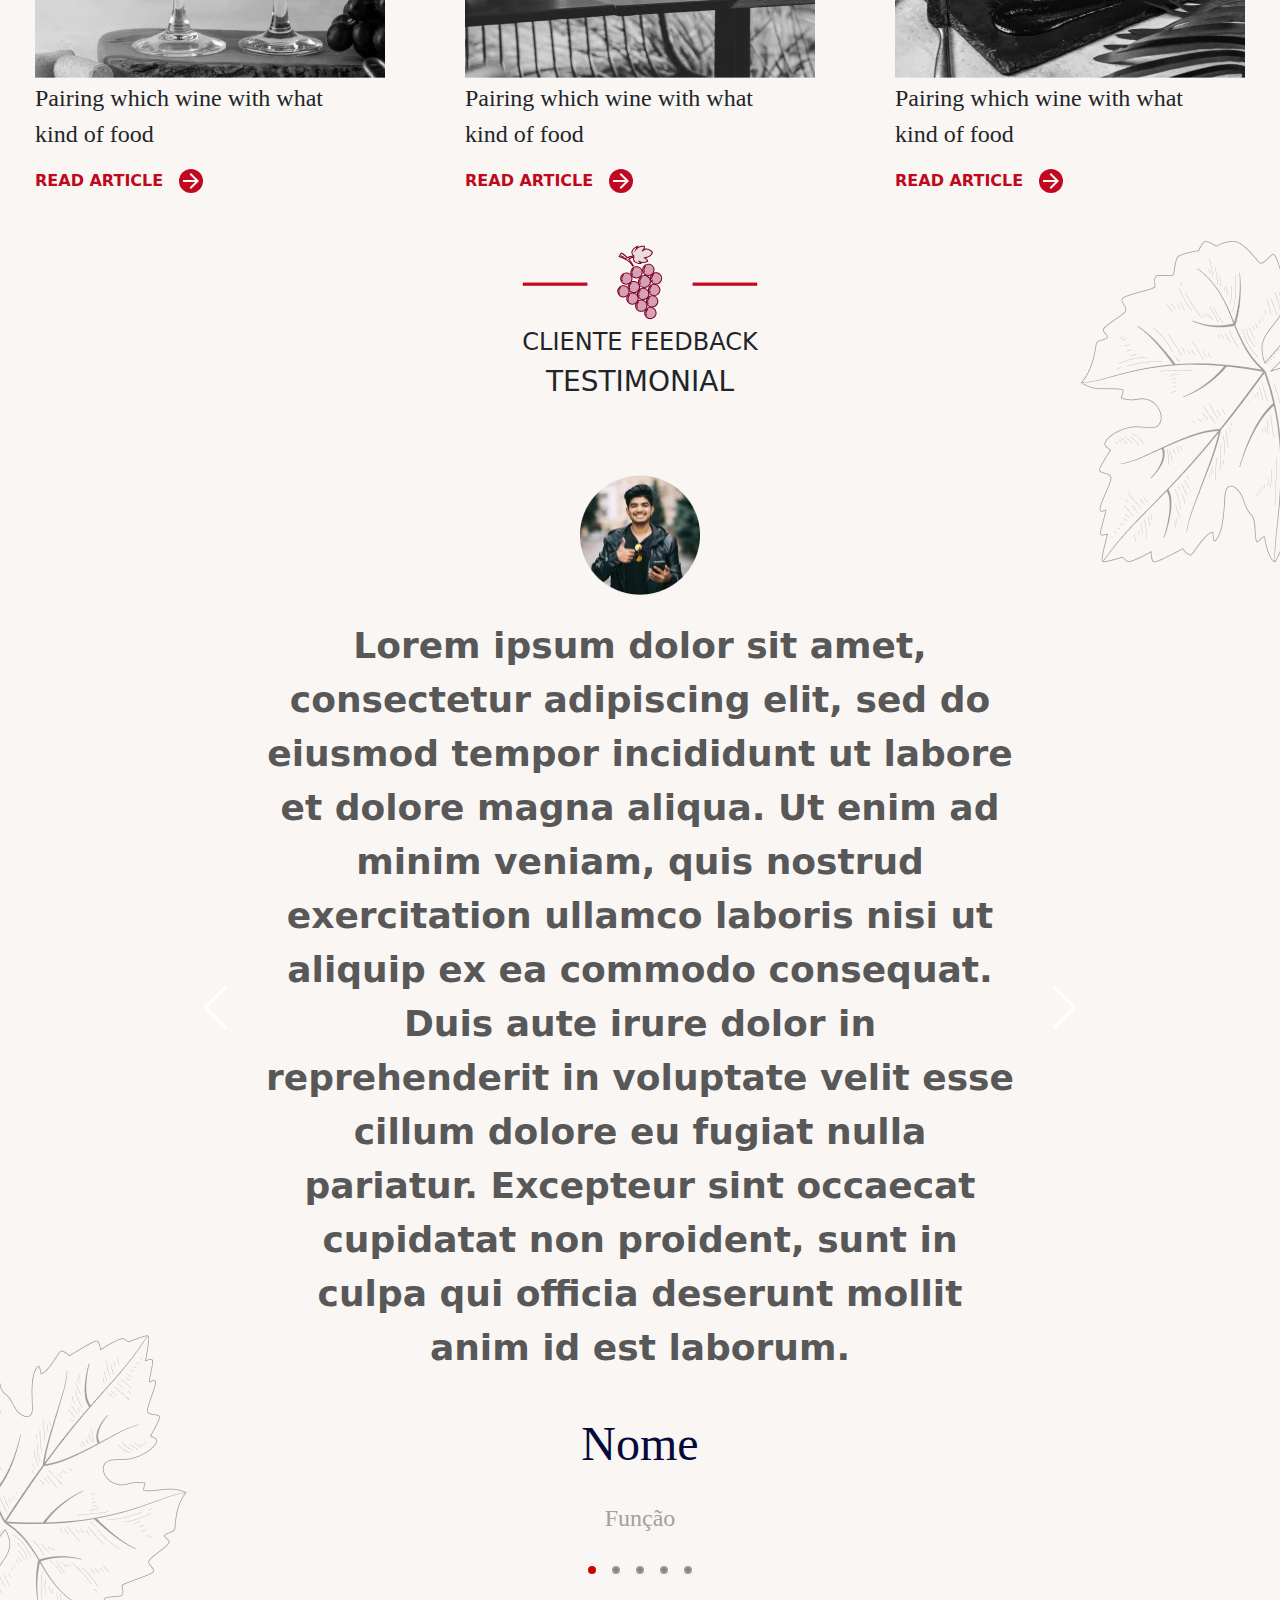
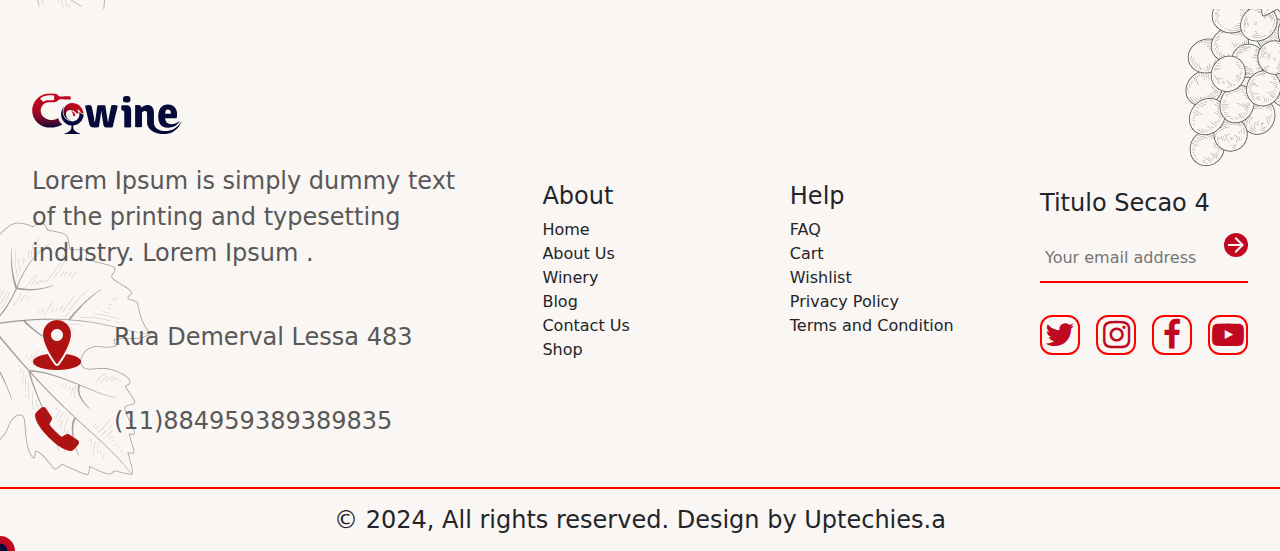
==== commit a6e2bb8e: "formatação documento" ====
--- a/index.html
+++ b/index.html
@@ -1,9 +1,10 @@
 <!DOCTYPE html>
 <html lang="en">
+
 <head>
     <meta charset="UTF-8">
     <meta name="viewport" content="width=device-width, initial-scale=1.0">
-    <link rel="stylesheet" href="https://cdn.jsdelivr.net/npm/swiper@11/swiper-bundle.min.css"/>
+    <link rel="stylesheet" href="https://cdn.jsdelivr.net/npm/swiper@11/swiper-bundle.min.css" />
     <link rel="stylesheet" href="estilos/main.css">
     <link rel="stylesheet" href="https://cdnjs.cloudflare.com/ajax/libs/font-awesome/4.7.0/css/font-awesome.min.css">
     <link href="https://cdn.jsdelivr.net/npm/bootstrap@5.3.2/dist/css/bootstrap.min.css" rel="stylesheet">
@@ -11,29 +12,32 @@
     <link rel="stylesheet" href="estilosshop/mainshop.css">
     <title>Cowine-Wine Store</title>
 </head>
+
 <body>
-    <header  class="cabeçalho">
-        <section class="cabeçalho-icon" >
+    <header class="cabeçalho">
+        <section class="cabeçalho-icon">
             <div class="cabecalho-contato">
-                <img src="imagens/icons/icons8-telefone-50.png"  class="icon" alt="telefone">  <p class="textoinvisivel">(11)944500685</p>
-                <img src="imagens/icons/mail.png" class="icon"  alt="email">  <p class="textoinvisivel">alessandro.medrano321@gmail.com</p>
+                <img src="imagens/icons/icons8-telefone-50.png" class="icon" alt="telefone">
+                <p class="textoinvisivel">(11)944500685</p>
+                <img src="imagens/icons/mail.png" class="icon" alt="email">
+                <p class="textoinvisivel">alessandro.medrano321@gmail.com</p>
             </div>
 
             <div class="cabecalho-login">
-                <img src="imagens/icons/profile.png" class="icon"  alt="profile" >
+                <img src="imagens/icons/profile.png" class="icon" alt="profile">
                 <p class="login-incone">Login</p>
             </div>
         </section>
 
 
-        <nav class="navbar navbar-expand-lg bg-white "  id="nav-id">
+        <nav class="navbar navbar-expand-lg bg-white " id="nav-id">
             <div class="container-fluid d-flex justify-content-around">
-                
+
                 <!-- Logo à esquerda -->
                 <a class="navbar-brand" href="#">
                     <img class="imgprin" src="imagens/logo/logo.svg" alt="Logo" width="100">
                 </a>
-        
+
                 <!-- Menu Central -->
                 <div class="collapse navbar-collapse justify-content-center" id="navbarNav">
                     <ul class="navbar-nav">
@@ -41,56 +45,65 @@
 
                             <!-- id="popuplink" -->
                             <div class="dropdown" id="botaodrop">
-                                <a
-                                  class="btn btn-secondary dropdown-toggle bg-transparent  border-0"
-                                  href="#"
-                                  role="button"
-                                  data-bs-toggle="dropdown"
-                                  aria-expanded="false"
-                                  id="link-menu"
-                                 
-                                >
-                                  Home
+                                <a class="btn btn-secondary dropdown-toggle bg-transparent  border-0" href="#"
+                                    role="button" data-bs-toggle="dropdown" aria-expanded="false" id="link-menu">
+                                    Home
                                 </a>
-                          
-                                <ul class="dropdown-menu" >
-                                  <li><a class="dropdown-item" href="#">Action</a></li>
-                                  <li><a class="dropdown-item" href="#">Another action</a></li>
+
+                                <ul class="dropdown-menu">
+                                    <li><a class="dropdown-item" href="#">Action</a></li>
+                                    <li><a class="dropdown-item" href="#">Another action</a></li>
                                 </ul>
-                              </div>
+                            </div>
 
 
 
                         </li>
-                        <li class="nav-item"><div class="minha-div"><a class="nav-link" id="link-menu" href="about.html">About Us</a></div></li>
-                        <li class="nav-item"><div class="minha-div"><a class="nav-link" id="link-menu" href="#">Winery</a></div></li>
-                        <li class="nav-item"><div class="minha-div"><a class="nav-link" id="link-menu" href="shop.html">Shop</a></div></li>
-                        <li class="nav-item"><div class="minha-div"><a class="nav-link" id="link-menu" href="blog.html">Blog</a></div></li>
-                        <li class="nav-item"><div class="minha-div"><a class="nav-link" id="link-menu" href="contact.html">Contact</a></div></li>
+                        <li class="nav-item">
+                            <div class="minha-div"><a class="nav-link" id="link-menu" href="about.html">About Us</a>
+                            </div>
+                        </li>
+                        <li class="nav-item">
+                            <div class="minha-div"><a class="nav-link" id="link-menu" href="#">Winery</a></div>
+                        </li>
+                        <li class="nav-item">
+                            <div class="minha-div"><a class="nav-link" id="link-menu" href="shop.html">Shop</a></div>
+                        </li>
+                        <li class="nav-item">
+                            <div class="minha-div"><a class="nav-link" id="link-menu" href="blog.html">Blog</a></div>
+                        </li>
+                        <li class="nav-item">
+                            <div class="minha-div"><a class="nav-link" id="link-menu" href="contact.html">Contact</a>
+                            </div>
+                        </li>
                     </ul>
                 </div>
 
-                <button class="navbar-toggler mx-auto" id="menumobile"  type="button" data-bs-toggle="collapse" data-bs-target="#navbarNav" aria-controls="navbarNav" aria-expanded="false" aria-label="Toggle navigation">
+                <button class="navbar-toggler mx-auto" id="menumobile" type="button" data-bs-toggle="collapse"
+                    data-bs-target="#navbarNav" aria-controls="navbarNav" aria-expanded="false"
+                    aria-label="Toggle navigation">
                     <span class="navbar-toggler-icon"></span>
                 </button>
 
                 <div class="divmobile">
-                    <button class="navbar-toggler mx-auto" id="menuhum"  type="button" data-bs-toggle="collapse" data-bs-target="#navbarNav" aria-controls="navbarNav" aria-expanded="false" aria-label="Toggle navigation">
-                        <span class="navbar-toggler-icon"  ></span>
-                    </button>   
-                </div>
-        
+                    <button class="navbar-toggler mx-auto" id="menuhum" type="button" data-bs-toggle="collapse"
+                        data-bs-target="#navbarNav" aria-controls="navbarNav" aria-expanded="false"
+                        aria-label="Toggle navigation">
+                        <span class="navbar-toggler-icon"></span>
+                    </button>
+                </div>
+
                 <!-- Ícones à direita -->
                 <div class="navbar-icons d-flex">
-                    <img src="https://cdn-icons-png.flaticon.com/512/622/622669.png"  class="pulos" alt="Search">
+                    <img src="https://cdn-icons-png.flaticon.com/512/622/622669.png" class="pulos" alt="Search">
                     <img src="https://cdn-icons-png.flaticon.com/512/1077/1077035.png" class="pulos" alt="Heart">
                     <img src="https://cdn-icons-png.flaticon.com/512/1170/1170678.png" class="pulos" alt="Cart">
                 </div>
-        
+
             </div>
         </nav>
     </header>
-    
+
     <main class="conteudo">
 
         <!-- 1------------------------ -->
@@ -100,411 +113,462 @@
             <p class="texto">our destination for exquisite vintages from around the world. <br> Unleash your palate's
                 potential with us today</p>
             <div class="banner-btn">
-                <div class="cta-btn me-3" id="botaobanner"><a href="#">Abaout Us</a></div>
-                <div class="cta-btn prime" id="botaobanner"><a href="#">Shop Now</a>  <img   class="flechamenus"  src="imagens/icons/arrow-branca2.png"  alt="arrow dir" class="arrow"> </div>
-            </div>  
+                <div class="cta-btn me-3" id="botaobanner"><a href="#">About Us</a></div>
+                <div class="cta-btn prime" id="botaobanner"><a href="#">Shop Now</a> <img class="flechamenus"
+                        src="imagens/icons/arrow-branca2.png" alt="arrow dir" class="arrow"> </div>
+            </div>
         </div>
 
         <!-- 2------------------------ -->
 
         <div class="historia">
-                <div class="historia-titulo">
-                    <h4 class="titulo-sec2">THE FRASH NEW <span class="sub2">WINE STORIES</span></h4>
-                    <div class="data">
-                        <span class="traco"></span>
-                        <h4 class="valordta">est 1923</h4>
-                        <span class="traco"></span>
-                    </div>
-                </div>
-
-
-                <div class="secoes">
-
-            
-
-                <div class="secao1">
-                  
+            <div class="historia-titulo">
+                <h4 class="titulo-sec2">THE FRASH NEW <span class="sub2">WINE STORIES</span></h4>
+                <div class="data">
+                    <span class="traco"></span>
+                    <h4 class="valordta">est 1923</h4>
+                    <span class="traco"></span>
+                </div>
+            </div>
+
+
+            <div class="secoes">
+
+
+
+                <div class="conteudo-historia">
+
                     <h4 class="subtitulo">1923</h4>
                     <p class="sub-titulo">Purched Famr</p>
-                    <p class="descricao">Lorem Ipsum is simply dummy text of the printing.</p>
+                    <p class="descricao" id="descricaohistoria">Lorem Ipsum is simply dummy text of the printing.</p>
+                    <br>
 
                     <h4 class="subtitulo">1923</h4>
                     <p class="sub-titulo">Purched Famr</p>
-                    <p class="descricao">Lorem Ipsum is simply dummy text of the printing.</p>
-
+                    <p class="descricao" id="descricaohistoria">Lorem Ipsum is simply dummy text of the printing.</p>
+                    <br>
 
                     <h4 class="subtitulo">1923</h4>
                     <p class="sub-titulo">Purched Famr</p>
-                    <p class="descricao">Lorem Ipsum is simply dummy text of the printing.</p>
-                
-                
-                </div>
-                
-                
-                <div class="secao2" id="margemuva" >
+                    <p class="descricao" id="descricaohistoria">Lorem Ipsum is simply dummy text of the printing.</p>
+
+
+                </div>
+
+
+                <div class="conteudo-imagem" id="margemuva">
                     <img class="igmsec2" id="uvamenor" src="imagens/features/wine-fresh-image.webp" alt="uva">
                 </div>
-                
-
-
-                <div class="secao1">
+
+
+
+                <div class="conteudo-historia">
                     <h4 class="subtitulo">1923</h4>
                     <p class="sub-titulo">Purched Famr</p>
-                    <p class="descricao">Lorem Ipsum is simply dummy text of the printing.</p>
-
+                    <p class="descricao" id="descricaohistoria">Lorem Ipsum is simply dummy text of the printing.</p>
+                    <br>
                     <h4 class="subtitulo">1923</h4>
                     <p class="sub-titulo">Purched Famr</p>
-                    <p class="descricao">Lorem Ipsum is simply dummy text of the printing.</p>
-
+                    <p class="descricao" id="descricaohistoria">Lorem Ipsum is simply dummy text of the printing.</p>
+                    <br>
 
                     <h4 class="subtitulo">1923</h4>
                     <p class="sub-titulo">Purched Famr</p>
-                    <p class="descricao">Lorem Ipsum is simply dummy text of the printing.</p>
-                
-                
-                </div>
-            </div>   
-        </div>
-    <!-- 3------------------------ -->
-
-    <div class="sec3" id="sec3relativa">
-        <img src="imagens/bg/about-bg-right-top.webp" alt="dir" class="sec3dir">
-        <img src="imagens/bg/about-bg-left-top.webp" alt="esq" class="sec3left">
-        <img src="imagens/bg/about-bg-bottom.webp" alt="bottom" class="seccbot">
-
-        <div class="secimg">
-            <img class="imgsec3" src="imagens/section/about-content-image.webp" alt="imagens vinho">
-        </div>
+                    <p class="descricao" id="descricaohistoria">Lorem Ipsum is simply dummy text of the printing.</p>
+
+
+                </div>
+            </div>
+        </div>
+        <!-- 3------------------------ -->
+
+        <div class="sec3" id="sec3relativa">
+            <img src="imagens/bg/about-bg-right-top.webp" alt="dir" class="sec3dir">
+            <img src="imagens/bg/about-bg-left-top.webp" alt="esq" class="sec3left">
+            <img src="imagens/bg/about-bg-bottom.webp" alt="bottom" class="seccbot">
+
+            <div class="secimg">
+                <img class="imgsec3" src="imagens/section/about-content-image.webp" alt="imagens vinho">
+            </div>
 
             <div class="secconteudo">
-                <h5 class="sec3Titulo" >Cowine Vine</h5>
-                <h4 class="sec3sec">FINE WINE, SPIRITS GOURMET <span class="sec3span">SINCE 1968</span></h4>
-                <p class="descricao">Lorem Ipsum is simply dummy text of the printing.</p>
-                <button class="botaoadd">Read More</button>
-
-            </div>
-    </div>
-
-
-   <!-- 4------------------------ -->
-
-    <div class="sec4" id="sec4relativa">
-        <img  class="folhadirre" src="imagens/bg/wine-story-right-bg.webp" alt="wsr" >
-        <img class="folhaesqre" src="imagens/bg/wine-story-left-bg.webp" alt="wsr" >
-
-    <div class="sec4sex1">
-        <img class="imgssec4"  id="diminuirvinho" src="imagens/section/discover-image.webp" alt="vinho1">
+                <h5 class="sec3Titulo">COWINE STORE</h5>
+                <h4 class="sec3secsubtitulo">FINE WINE, SPIRITS & GOURMET <span class="sec3span">SINCE 1968</span></h4>
+                <p class="descricao-vinho-sec2">Lorem Ipsum is simply dummy text of the printing and typesetting
+                    industry. Lorem Ipsum has been the industry's standard dummy.</p>
+                <button class="botaoadd" id="botaoreadmore">Read More</button>
+
+            </div>
+        </div>
+
+
+        <!-- 4------------------------ -->
+
+        <div class="sec4" id="sec4relativa">
+            <img class="folhadirre" src="imagens/bg/wine-story-right-bg.webp" alt="wsr">
+            <img class="folhaesqre" src="imagens/bg/wine-story-left-bg.webp" alt="wsr">
+
+            <div class="sec4sex1">
+                <img class="imgssec4" id="diminuirvinho" src="imagens/section/discover-image.webp" alt="vinho1">
+                <div class="conteudo-sec4">
+                    <img src="imagens/icons/design-vector.svg" class="img-sep" alt="separador">
+                    <h5 class="sec3Titulo">DISCOVER THE GREATNESS</h5>
+                    <h4 class="sec3sec">Select Fine Crisp <span class="sec3span">Wine</span></h4>
+                    <div class="discover">Discover <button class="circle-button"> <img
+                                src="imagens/icons/arrowlight.svg" alt="arrow light"></button></div>
+                </div>
+            </div>
+            <div class="sec4sex2">
+                <img class="imgssec4 diminuir" id="imgani2" src="imagens/section/smooth-wine-image.webp" alt="vinho2">
+                <div class="conteudo-sec4">
+                    <img src="imagens/icons/design-vector.svg" alt="separador">
+                    <h5 class="sec3Titulo">VELVETY SMOOTH WINE RANGE</h5>
+                    <h4 class="sec3sec">Great Wine <span class="sec3span">Wine </span> Tell A Story</h4>
+                    <div class="discover">Discover <button class="circle-button"> <img
+                                src="imagens/icons/arrowlight.svg" alt="arrow light"></button></div>
+                </div>
+
+            </div>
+        </div>
+
+
+        <!-- 5------------------------ -->
+
+        <div class="sec5">
+            <div class="titulosec5">
+                <div class="conteudo-sec5">
+                    <img src="imagens/icons/design-vector.svg" alt="separador">
+                    <h5 class="sec3Titulo">WE MAKE IT, YOU DRINK IT</h5>
+                    <h4 class="sec3sec">The Finest Selection Of Wine</h4>
+                </div>
+
+
+                <div class="produtossec5">
+                    <div class="produto1">
+                        <div class="imagemProduto">
+                            <img id="imagem-bw" src="imagens/shop/wine-product-1.webp" alt="produto1"
+                                class="produtosec2">
+                        </div>
+                        <div class="inforProduto">
+                            <h5 class="nomeproduto">Cabernet Franc</h5>
+                            <p class="descricaoproduto">Bordeaux , Burgundy</p>
+                            <p class="valorproduto">$750.00</p>
+                            <button class="botaoadd">ADD TO CART</button>
+                        </div>
+
+                    </div>
+
+                    <div class="produto1">
+                        <div class="imagemProduto">
+                            <img id="imagem-bw" src="imagens/shop/wine-product-2.webp" alt="produto1"
+                                class="produtosec2">
+                        </div>
+                        <div class="inforProduto">
+                            <h5 class="nomeproduto">Cabernet Sauvignon</h5>
+                            <p class="descricaoproduto">Bordeaux , Sardinia / 750ml</p>
+                            <p class="valorproduto">$450.00</p>
+                            <button class="botaoadd">ADD TO CART</button>
+                        </div>
+                    </div>
+                </div>
+            </div>
+        </div>
+
+
+        <!-- 6------------------------ -->
+        <!-- titulo -->
+
         <div class="conteudo-sec4">
-            <img src="imagens/icons/design-vector.svg" class="img-sep" alt="separador">
-            <h5 class="sec3Titulo" >Cowine Vine</h5>
-            <h4 class="sec3sec">FINE WINE, SPIRITS GOURMET <span class="sec3span">SINCE 1968</span></h4>
-            <p class="descricao">Lorem Ipsum is simply dummy text of the printing.</p>
-            <div class="discover">Discover  <button   class="circle-button"> <img src="imagens/icons/arrowlight.svg" alt="arrow light"></button></div>
-    </div>
-    </div>
-        <div class="sec4sex2">
-            <img class="imgssec4 diminuir"  id="imgani2" src="imagens/section/smooth-wine-image.webp" alt="vinho2">
+            <img src="imagens/icons/design-vector.svg" alt="separador">
+            <h5 class="sec3Titulo">RECOGNITIONS & HONORS</h5>
+            <h4 class="sec3sec">Our Awards & Achievements</h4>
+        </div>
+
+
+
+        <div class="totalsec6">
+
+
+            <div class="conteudosec6">
+
+                <div class="vinhocombola">
+                    <div class="vinhosec6">
+
+                        <!-- <div class="circle"></div> -->
+                        <img src="imagens/shop/wine-product-1.webp" alt="produto1" class="produto">
+                    </div>
+
+                </div>
+
+                <div class="comteudo1sec6">
+
+
+                    <div class="conteudoimg1">
+                        <img src="imagens/icons/ic-varietals.svg" class="imgs" alt="trevo">
+                        <h5 class="numero">5</h5>
+                        <p class="assunto">Varitals</p>
+                    </div>
+
+                    <div class="conteudoimg1">
+                        <img src="imagens/icons/ic-happy-coutomer.svg" class="imgs" alt="costumers">
+                        <h5 class="numero">2200</h5>
+                        <p class="assunto">Happy Custumers</p>
+                    </div>
+
+
+                </div>
+                <div class="comteudo2sec6">
+
+                    <div class="conteudoimg1">
+                        <img src="imagens/icons/ic-wine.svg" class="imgs" alt="vinho">
+                        <h5 class="numero">5</h5>
+                        <p class="assunto">Varitals</p>
+                    </div>
+
+                    <div class="conteudoimg1">
+                        <img src="imagens/icons/ic-awards.svg" class="imgs" alt="trofeu">
+                        <h5 class="numero">2200</h5>
+                        <p class="assunto">Happy Custumers</p>
+                    </div>
+                </div>
+            </div>
+
+        </div>s
+
+
+
+
+        <!-- 7------------------------ -->
+        <div class="background-secoes">
+            <!-- titulo -->
+
+
             <div class="conteudo-sec4">
                 <img src="imagens/icons/design-vector.svg" alt="separador">
-                <h5 class="sec3Titulo" >Cowine Vine</h5>
-                <h4 class="sec3sec">FINE WINE, SPIRITS GOURMET <span class="sec3span">SINCE 1968</span></h4>
-                <p class="descricao">Lorem Ipsum is simply dummy text of the printing.</p>
-                <div class="discover">Discover  <button   class="circle-button"> <img src="imagens/icons/arrowlight.svg" alt="arrow light"></button></div>
-            </div>  
-            
-        </div>    
-    </div>
-
-    
-    <!-- 5------------------------ -->
-
-    <div class="sec5">
-        <div class="titulosec5">
-            <div class="conteudo-sec5">
+                <h5 class="sec3Titulo">MEET OUR TEAM</h5>
+                <h4 class="sec3sec">Our People</h4>
+
+            </div>
+
+            <div class="sec7">
+                <div class="perfils" id="perfils-centro">
+                    <img id="imagem-bw" src="imagens/team/our-team-1.webp" alt="p1" class="perfil">
+                    <h5 class="nome">Ethan Garcia</h5>
+                    <p class="funcao">CEO</p>
+                </div>
+
+                <div class="perfils" id="perfils-centro">
+                    <img id="imagem-bw" src="imagens/team/our-team-2.webp" alt="p2" class="perfil">
+                    <h5 class="nome">Noah Brown</h5>
+                    <p class="funcao">Master Winemaker</p>
+                </div>
+
+                <div class="perfils" id="perfils-centro">
+                    <img id="imagem-bw" src="imagens/team/our-team-3.webp" alt="p3" class="perfil">
+                    <h5 class="nome">Sarah Wilson</h5>
+                    <p class="funcao">Master Winemaker</p>>
+                </div>
+
+                <div class="perfils" id="perfils-centro">
+                    <img id="imagem-bw" src="imagens/team/our-team-4.webp" alt="p4" class="perfil">
+                    <h5 class="nome">Amanda Davis</h5>
+                    <p class="funcao">Winery Operations</p>
+                </div>
+
+
+            </div>
+
+        </div>
+
+
+        <!-- 8------------------------ -->
+
+        <div class="background-secoes">
+            <!-- titulo -->
+
+
+            <div class="conteudo-sec4">
                 <img src="imagens/icons/design-vector.svg" alt="separador">
-                <h5 class="sec3Titulo" >Cowine Vine</h5>
-                <h4 class="sec3sec">FINE WINE, SPIRITS GOURMET <span class="sec3span">SINCE 1968</span></h4>
-            </div>     
-
-        
-            <div class="produtossec5">
-            <div class="produto1">
-                <div class="imagemProduto">
-                    <img id="imagem-bw" src="imagens/shop/wine-product-1.webp" alt="produto1" class="produtosec2">       
-                </div>
-                <div class="inforProduto">
-                    <h5>Produto1</h5>
-                    <p>descrição</p>
-                    <p>Valor</p>
-                    <button class="botaoadd">ADD TO CART</button>
-                </div>  
-
-            </div>
-
-            <div class="produto1">
-                <div class="imagemProduto">
-                    <img id="imagem-bw" src="imagens/shop/wine-product-2.webp" alt="produto1" class="produtosec2">       
-                </div>
-                <div class="inforProduto">
-                    <h5>Produto1</h5>
-                    <p>descrição</p>
-                    <p>Valor</p>
-                    <button class="botaoadd">ADD TO CART</button>
-                </div>  
-            </div>
-           </div>
-        </div>
-    </div>
-
-
-    <!-- 6------------------------ -->
-    <!-- titulo -->
-
-    <div class="conteudo-sec4" >
-        <img src="imagens/icons/design-vector.svg" alt="separador">
-        <h5 class="sec3Titulo" >Cowine Vine</h5>
-        <h4 class="sec3sec">FINE WINE, SPIRITS GOURMET <span class="sec3span">SINCE 1968</span></h4>
-        <p class="descricao">Lorem Ipsum is simply dummy text of the printing.</p>
-    </div>  
-   
-
-
-    <div class="totalsec6">
-
-     
-    <div class="conteudosec6">
-
-        <div class="vinhocombola">
-        <div class="vinhosec6">
-            
-            <!-- <div class="circle"></div> -->
-            <img src="imagens/shop/wine-product-1.webp" alt="produto1" class="produto"></div>
-            
-        </div>
-        
-        <div class="comteudo1sec6"> 
-
-
-            <div class="conteudoimg1">
-                <img src="imagens/icons/ic-varietals.svg" class="imgs" alt="trevo"> 
-                <h5>5</h5>
-                <p>Varitals</p>   
-            </div>
-
-            <div class="conteudoimg1">
-                <img src="imagens/icons/ic-happy-coutomer.svg"  class="imgs" alt="costumers"> 
-                <h5>2200</h5>
-                <p>Happy Custumers</p>   
-            </div>
-            
-            
-        </div>
-        <div class="comteudo2sec6">
-
-            <div class="conteudoimg1">
-                <img src="imagens/icons/ic-wine.svg"  class="imgs" alt="vinho"> 
-                <h5>5</h5>
-                <p>Varitals</p>   
-            </div>
-
-            <div class="conteudoimg1">
-                <img src="imagens/icons/ic-awards.svg"  class="imgs" alt="trofeu"> 
-                <h5>2200</h5>
-                <p>Happy Custumers</p>   
-            </div>
-        </div>
-    </div>
-
-</div>s
-   
-
-
-
-    <!-- 7------------------------ -->
-<div class="back">
-        <!-- titulo -->
-
-
-        <div class="conteudo-sec4">
-            <img src="imagens/icons/design-vector.svg" alt="separador">
-            <h5 class="sec3Titulo" >Cowine Vine</h5>
-            <h4 class="sec3sec">FINE WINE, SPIRITS GOURMET <span class="sec3span">SINCE 1968</span></h4>
-            <p class="descricao">Lorem Ipsum is simply dummy text of the printing.</p>
-        </div>  
-
-        <div class="sec7">
-            <div class="perfils" id="perfils-centro">
-                <img id="imagem-bw" src="imagens/team/our-team-1.webp" alt="p1" class="perfil">
-                <h5>Nome</h5>
-                <p>Descricao</p>
-            </div>
-            
-            <div class="perfils" id="perfils-centro">
-                <img id="imagem-bw" src="imagens/team/our-team-2.webp" alt="p1" class="perfil">
-                <h5>Nome</h5>
-                <p>Descricao</p>
-            </div> 
-
-            <div class="perfils" id="perfils-centro">
-                <img  id="imagem-bw" src="imagens/team/our-team-3.webp" alt="p1" class="perfil">
-                <h5>Nome</h5>
-                <p>Descricao</p>
-            </div> 
-
-            <div class="perfils" id="perfils-centro">
-                <img id="imagem-bw" src="imagens/team/our-team-4.webp" alt="p1" class="perfil">
-                <h5>Nome</h5>
-                <p>Descricao</p>
-            </div>  
-            
-
-        </div>
-
-    </div>
-  
-
-       <!-- 8------------------------ -->
-
-       <div class="back">
-        <!-- titulo -->
-
-
-        <div class="conteudo-sec4">
-            <img src="imagens/icons/design-vector.svg" alt="separador">
-            <h5 class="sec3Titulo" >Cowine Vine</h5>
-            <h4 class="sec3sec">FINE WINE, SPIRITS GOURMET <span class="sec3span">SINCE 1968</span></h4>
-            <p class="descricao">Lorem Ipsum is simply dummy text of the printing.</p>
-        </div>  
-
-        <div class="sec7">
-            <div class="perfils">
-                <img  id="imagem-bw"  src="imagens/blog/blog-image-1.webp" alt="b1" class="blog">
-                <h5>Nome</h5>
-                <p>Descricao</p>
-                <div class="discover">Read Article  <button   class="circle-button"> <img src="imagens/icons/arrowlight.svg" alt="arrow light"></button></div>
-            </div>
-            
-            <div class="perfils">
-                <img  id="imagem-bw" src="imagens/blog/blog-image-2.webp" alt="b2" class="blog">
-                <h5>Nome</h5>
-                <p>Descricao</p>
-                <div class="discover">Read Article  <button   class="circle-button"> <img src="imagens/icons/arrowlight.svg" alt="arrow light"></button></div>
-            </div> 
-
-            <div class="perfils">
-                <img  id="imagem-bw" src="imagens/blog/blog-image-3.webp" alt="b3" class="blog">
-                <h5>Nome</h5>
-                <p>Descricao</p>
-                <div class="discover">Read Article  <button   class="circle-button"> <img src="imagens/icons/arrowlight.svg" alt="arrow light"></button></div>
-            </div>  
-            
-
-        </div>
-
-    </div>
-
-    
-
-     <!-- 9------------------------ -->
-
-     <div class="carrosel" id="carrosel2" >
-        
-        
-        <div class="carroseltitulo">
-            <img src="imagens/icons/design-vector.svg" alt="separador">
-            <h4>CLIENTE FEEDBACK</h4>
-            <h3>TESTIMONIAL</h3>
-        </div>
+                <h5 class="sec3Titulo">READ OUR THOUGHTS</h5>
+                <h4 class="sec3sec">The Latest Articles</h4>
+              
+            </div>
+
+            <div class="sec7">
+                <div class="perfils">
+                    <img id="imagem-bw" src="imagens/blog/blog-image-1.webp" alt="b1" class="blog">
+                    
+                    <p  class="tituloartigo">Pairing which wine with  what <br> kind of food</p>
+                    <div class="discover">Read Article <button class="circle-button"> <img
+                                src="imagens/icons/arrowlight.svg" alt="arrow light"></button></div>
+                </div>
+
+                <div class="perfils">
+                    <img id="imagem-bw" src="imagens/blog/blog-image-2.webp" alt="b2" class="blog">
+                   
+                    <p  class="tituloartigo" >Pairing which wine with  what <br> kind of food</p>
+                    <div class="discover">Read Article <button class="circle-button"> <img
+                                src="imagens/icons/arrowlight.svg" alt="arrow light"></button></div>
+                </div>
+
+                <div class="perfils">
+                    <img id="imagem-bw" src="imagens/blog/blog-image-3.webp" alt="b3" class="blog">
+                   
+                    <p class="tituloartigo"> Pairing which wine with  what <br> kind of food</p>
+                    <div class="discover">Read Article <button class="circle-button"> <img
+                                src="imagens/icons/arrowlight.svg" alt="arrow light"></button></div>
+                </div>
+
+
+            </div>
+
+        </div>
+
+
+
+        <!-- 9------------------------ -->
+
+        <div class="carrosel" id="carrosel2">
+
+
+            <div class="carroseltitulo">
+                <img src="imagens/icons/design-vector.svg" alt="separador">
+                <h4>CLIENTE FEEDBACK</h4>
+                <h3>TESTIMONIAL</h3>
+            </div>
 
 
             <img src="imagens/bg/testimonial-right.webp" alt="tesmiright" class="img-dir-ca">
             <img src="imagens/bg/testimonial-left.webp" alt="tesmiright" class="img-esq-ca">
-       
-        
-   
-
-
-
-        <!-- Container do Swiper -->
-        <div class="swiper">
-            <div class="swiper-wrapper">
-            <div class="swiper-slide"><div class="colaborador" >
-            <img src="imagens/tesmonial/tesmonial-person-1.webp" class="imagedonos" alt="p1">
-            <p class="descricaodono" >Lorem ipsum dolor sit amet, consectetur adipiscing elit, sed do eiusmod tempor incididunt ut labore et dolore magna aliqua. Ut enim ad minim veniam, quis nostrud exercitation ullamco laboris nisi ut aliquip ex ea commodo consequat. Duis aute irure dolor in reprehenderit in voluptate velit esse cillum dolore eu fugiat nulla pariatur. Excepteur sint occaecat cupidatat non proident, sunt in culpa qui officia deserunt mollit anim id est laborum.</p>
-            <h4 class="nomedono" >Nome</h4>
-            <h5 class="funcaodono" >Função</h5>
-
-            
-            </div></div>
-            <div class="swiper-slide"><div class="colaborador">
-                <img src="imagens/tesmonial/tesmonial-person-2.webp" class="imagedonos" alt="p1">
-                <p class="descricaodono" >Lorem ipsum dolor sit amet, consectetur adipiscing elit, sed do eiusmod tempor incididunt ut labore et dolore magna aliqua. Ut enim ad minim veniam, quis nostrud exercitation ullamco laboris nisi ut aliquip ex ea commodo consequat. Duis aute irure dolor in reprehenderit in voluptate velit esse cillum dolore eu fugiat nulla pariatur. Excepteur sint occaecat cupidatat non proident, sunt in culpa qui officia deserunt mollit anim id est laborum.</p>
-                <h4 class="nomedono" >Nome</h4>
-                <h5 class="funcaodono" >Função</h5>
-
-            </div></div>
-            <div class="swiper-slide"><div class="colaborador">
-                <img src="imagens/tesmonial/tesmonial-person-3.webp"   class="imagedonos" alt="p1">
-                <p class="descricaodono" >Lorem ipsum dolor sit amet, consectetur adipiscing elit, sed do eiusmod tempor incididunt ut labore et dolore magna aliqua. Ut enim ad minim veniam, quis nostrud exercitation ullamco laboris nisi ut aliquip ex ea commodo consequat. Duis aute irure dolor in reprehenderit in voluptate velit esse cillum dolore eu fugiat nulla pariatur. Excepteur sint occaecat cupidatat non proident, sunt in culpa qui officia deserunt mollit anim id est laborum.</p>
-                <h4 class="nomedono" >Nome</h4>
-                <h5 class="funcaodono" >Função</h5>
-
-            </div></div>
-            <div class="swiper-slide"><div class="colaborador">
-                <img src="imagens/tesmonial/tesmonial-person-4.webp" class="imagedonos" alt="p1">
-                <p class="descricaodono" >Lorem ipsum dolor sit amet, consectetur adipiscing elit, sed do eiusmod tempor incididunt ut labore et dolore magna aliqua. Ut enim ad minim veniam, quis nostrud exercitation ullamco laboris nisi ut aliquip ex ea commodo consequat. Duis aute irure dolor in reprehenderit in voluptate velit esse cillum dolore eu fugiat nulla pariatur. Excepteur sint occaecat cupidatat non proident, sunt in culpa qui officia deserunt mollit anim id est laborum.</p>
-                <h4 class="nomedono" >Nome</h4>
-                <h5 class="funcaodono" >Função</h5>
-            </div></div>
-            <div class="swiper-slide"><div class="colaborador">
-
-                <img src="imagens/tesmonial/tesmonial-person-5.webp" class="imagedonos" alt="p1">
-                <p class="descricaodono" >Lorem ipsum dolor sit amet, consectetur adipiscing elit, sed do eiusmod tempor incididunt ut labore et dolore magna aliqua. Ut enim ad minim veniam, quis nostrud exercitation ullamco laboris nisi ut aliquip ex ea commodo consequat. Duis aute irure dolor in reprehenderit in voluptate velit esse cillum dolore eu fugiat nulla pariatur. Excepteur sint occaecat cupidatat non proident, sunt in culpa qui officia deserunt mollit anim id est laborum.</p>
-                <h4 class="nomedono" >Nome</h4>
-                <h5 class="funcaodono">Função</h5>
-            </div></div>
-            </div>
-            
-            <!-- Paginação (botões inferiores) -->
-            <div class="swiper-pagination"></div>
-            
-            <!-- Botões de navegação -->
-            <div class="swiper-button-prev"></div>
-            <div class="swiper-button-next"></div>
-        </div> 
-
-
-
-     </div>
+
+
+
+
+
+
+            <!-- Container do Swiper -->
+            <div class="swiper">
+                <div class="swiper-wrapper">
+                    <div class="swiper-slide">
+                        <div class="colaborador">
+                            <img src="imagens/tesmonial/tesmonial-person-1.webp" class="imagedonos" alt="p1">
+                            <p class="descricaodono">Lorem ipsum dolor sit amet, consectetur adipiscing elit, sed do
+                                eiusmod tempor incididunt ut labore et dolore magna aliqua. Ut enim ad minim veniam,
+                                quis nostrud exercitation ullamco laboris nisi ut aliquip ex ea commodo consequat. Duis
+                                aute irure dolor in reprehenderit in voluptate velit esse cillum dolore eu fugiat nulla
+                                pariatur. Excepteur sint occaecat cupidatat non proident, sunt in culpa qui officia
+                                deserunt mollit anim id est laborum.</p>
+                            <h4 class="nomedono">Nome</h4>
+                            <h5 class="funcaodono">Função</h5>
+
+
+                        </div>
+                    </div>
+                    <div class="swiper-slide">
+                        <div class="colaborador">
+                            <img src="imagens/tesmonial/tesmonial-person-2.webp" class="imagedonos" alt="p1">
+                            <p class="descricaodono">Lorem ipsum dolor sit amet, consectetur adipiscing elit, sed do
+                                eiusmod tempor incididunt ut labore et dolore magna aliqua. Ut enim ad minim veniam,
+                                quis nostrud exercitation ullamco laboris nisi ut aliquip ex ea commodo consequat. Duis
+                                aute irure dolor in reprehenderit in voluptate velit esse cillum dolore eu fugiat nulla
+                                pariatur. Excepteur sint occaecat cupidatat non proident, sunt in culpa qui officia
+                                deserunt mollit anim id est laborum.</p>
+                            <h4 class="nomedono">Nome</h4>
+                            <h5 class="funcaodono">Função</h5>
+
+                        </div>
+                    </div>
+                    <div class="swiper-slide">
+                        <div class="colaborador">
+                            <img src="imagens/tesmonial/tesmonial-person-3.webp" class="imagedonos" alt="p1">
+                            <p class="descricaodono">Lorem ipsum dolor sit amet, consectetur adipiscing elit, sed do
+                                eiusmod tempor incididunt ut labore et dolore magna aliqua. Ut enim ad minim veniam,
+                                quis nostrud exercitation ullamco laboris nisi ut aliquip ex ea commodo consequat. Duis
+                                aute irure dolor in reprehenderit in voluptate velit esse cillum dolore eu fugiat nulla
+                                pariatur. Excepteur sint occaecat cupidatat non proident, sunt in culpa qui officia
+                                deserunt mollit anim id est laborum.</p>
+                            <h4 class="nomedono">Nome</h4>
+                            <h5 class="funcaodono">Função</h5>
+
+                        </div>
+                    </div>
+                    <div class="swiper-slide">
+                        <div class="colaborador">
+                            <img src="imagens/tesmonial/tesmonial-person-4.webp" class="imagedonos" alt="p1">
+                            <p class="descricaodono">Lorem ipsum dolor sit amet, consectetur adipiscing elit, sed do
+                                eiusmod tempor incididunt ut labore et dolore magna aliqua. Ut enim ad minim veniam,
+                                quis nostrud exercitation ullamco laboris nisi ut aliquip ex ea commodo consequat. Duis
+                                aute irure dolor in reprehenderit in voluptate velit esse cillum dolore eu fugiat nulla
+                                pariatur. Excepteur sint occaecat cupidatat non proident, sunt in culpa qui officia
+                                deserunt mollit anim id est laborum.</p>
+                            <h4 class="nomedono">Nome</h4>
+                            <h5 class="funcaodono">Função</h5>
+                        </div>
+                    </div>
+                    <div class="swiper-slide">
+                        <div class="colaborador">
+
+                            <img src="imagens/tesmonial/tesmonial-person-5.webp" class="imagedonos" alt="p1">
+                            <p class="descricaodono">Lorem ipsum dolor sit amet, consectetur adipiscing elit, sed do
+                                eiusmod tempor incididunt ut labore et dolore magna aliqua. Ut enim ad minim veniam,
+                                quis nostrud exercitation ullamco laboris nisi ut aliquip ex ea commodo consequat. Duis
+                                aute irure dolor in reprehenderit in voluptate velit esse cillum dolore eu fugiat nulla
+                                pariatur. Excepteur sint occaecat cupidatat non proident, sunt in culpa qui officia
+                                deserunt mollit anim id est laborum.</p>
+                            <h4 class="nomedono">Nome</h4>
+                            <h5 class="funcaodono">Função</h5>
+                        </div>
+                    </div>
+                </div>
+
+                <!-- Paginação (botões inferiores) -->
+                <div class="swiper-pagination"></div>
+
+                <!-- Botões de navegação -->
+                <div class="swiper-button-prev"></div>
+                <div class="swiper-button-next"></div>
+            </div>
+
+
+
+        </div>
 
 
     </main>
 
 
 
-       <!-- 10------------------------ -->
-
-
-       <footer class="rodape">
-            <img class="imgdireita" src="imagens/bg/footer-right-image.webp" alt="rigth">
-            <img class="imgesquerda" src="imagens/bg/footer-left-image.webp" alt="left">
-    
+    <!-- 10------------------------ -->
+
+
+    <footer class="rodape">
+        <img class="imgdireita" src="imagens/bg/footer-right-image.webp" alt="rigth">
+        <img class="imgesquerda" src="imagens/bg/footer-left-image.webp" alt="left">
+
 
         <div class="footersup">
-            
+
             <!-- div 1 -->
             <div class="futerinfo">
-                <img  class="logofooter" src="imagens/logo/logo.svg" alt="Logo" width="100">
+                <img class="logofooter" src="imagens/logo/logo.svg" alt="Logo" width="100">
                 <div class="locais">
-                    <p class="textof" >dkbsvs  df gds dffb d f ds  d b dsf sdf f dfbb dfd</p>
-                    <a class="links" href="#" class="local" > <img  class="pulos" src="imagens/icons/localização.png" alt="localização"> <p class="textof">Rua Demerval Lessa 483</p> </a> 
-                    <a class="links" shref="#" class="local" > <img  class="pulos"  src="imagens/icons/telefone_vermelho.png" alt="telefone"><p class="textof">(11)884959389389835</p></a>
-                </div> 
+                    <p class="textof">Lorem Ipsum is simply dummy text of the printing and typesetting industry. Lorem Ipsum .
+
+                    </p>
+                    <a class="links" href="#" class="local"> <img class="pulos" src="imagens/icons/localização.png"
+                            alt="localização">
+                        <p class="textof">Rua Demerval Lessa 483</p>
+                    </a>
+                    <a class="links" shref="#" class="local"> <img class="pulos"
+                            src="imagens/icons/telefone_vermelho.png" alt="telefone">
+                        <p class="textof">(11)884959389389835</p>
+                    </a>
+                </div>
             </div>
             <!-- div 2 -->
             <div class="footerLista">
                 <div class="lista1">
-                    <h4>About</h4>  
+                    <h4>About</h4>
                     <ul class="lista">
                         <li>Home</li>
                         <li>About Us</li>
@@ -512,11 +576,11 @@
                         <li>Blog</li>
                         <li>Contact Us</li>
                         <li>Shop</li>
-                    </ul>  
+                    </ul>
 
                 </div>
                 <div class="lista2">
-                    <h4>Help</h4>   
+                    <h4>Help</h4>
                     <ul class="lista">
                         <li>FAQ</li>
                         <li>Cart</li>
@@ -524,74 +588,76 @@
                         <li>Privacy Policy</li>
                         <li>Terms and Condition</li>
                     </ul>
-                </div>              
+                </div>
             </div>
 
             <!-- div 3 -->
             <div class="contatosec">
                 <div class="footercontato">
                     <h4>Titulo Secao 4</h4>
-                    <div class="inputdiv" >
+                    <div class="inputdiv">
                         <input class="emailinput" type="email" placeholder="Your email address">
-                        <button   class="circle-button"> <img src="imagens/icons/arrowlight.svg" alt="arrow light"></button>
+                        <button class="circle-button"> <img src="imagens/icons/arrowlight.svg"
+                                alt="arrow light"></button>
                     </div>
                 </div>
 
                 <div class="redicons">
-                        <div class="qudrado">
-                            <i class="fa fa-twitter" style="font-size:2em;color:var(--secondary)"></i>
-                    </div>
-                        <div class="qudrado">
-                            <i class="fa fa-instagram" style="font-size:2em;color:var(--secondary)"></i>
-                        </div>
+                    <div class="qudrado">
+                        <i class="fa fa-twitter" style="font-size:2em;color:var(--secondary)"></i>
+                    </div>
+                    <div class="qudrado">
+                        <i class="fa fa-instagram" style="font-size:2em;color:var(--secondary)"></i>
+                    </div>
                     <div class="qudrado">
                         <i class="fa fa-facebook-f" style="font-size:2em;color:var(--secondary)"></i>
-                    </div> 
+                    </div>
                     <div class="qudrado">
-                        <i class="fa fa-youtube-play" style="font-size:2em;color:var(--secondary)"></i>    
-                    </div>
-            </div>
-           </div>
-            
-        </div>
-
-       
+                        <i class="fa fa-youtube-play" style="font-size:2em;color:var(--secondary)"></i>
+                    </div>
+                </div>
+            </div>
+
+        </div>
+
+
         <div class="footerinf">
-            <p class="textorodape">© 2024, All rights reserved. Design by Uptechies.a </p>    
-        </div>
-
-
-
-     </footer>
-
-
-    
-
-    <div class="bola bola1"></div> 
-    <div class="bola bola2"></div> 
+            <p class="textorodape">© 2024, All rights reserved. Design by Uptechies.a </p>
+        </div>
+
+
+
+    </footer>
+
+
+
+
+    <div class="bola bola1"></div>
+    <div class="bola bola2"></div>
 
     <script src="script/script2.js"></script>
 
     <script src="https://cdn.jsdelivr.net/npm/swiper@11/swiper-bundle.min.js"></script>
     <script>
-      document.addEventListener('DOMContentLoaded', function() {
-        const swiper = new Swiper('.swiper', {
-          loop: true,
-          speed: 500,
-          spaceBetween: 0,
-          centeredSlides: true,
-          pagination: {
-            el: '.swiper-pagination',
-            clickable: true,
-          },
-          navigation: {
-            nextEl: '.swiper-button-next',
-            prevEl: '.swiper-button-prev',
-          },
+        document.addEventListener('DOMContentLoaded', function () {
+            const swiper = new Swiper('.swiper', {
+                loop: true,
+                speed: 500,
+                spaceBetween: 0,
+                centeredSlides: true,
+                pagination: {
+                    el: '.swiper-pagination',
+                    clickable: true,
+                },
+                navigation: {
+                    nextEl: '.swiper-button-next',
+                    prevEl: '.swiper-button-prev',
+                },
+            });
         });
-      });
-    </script>    
-
-    
+    </script>
+
+
 </body>
+
 </html>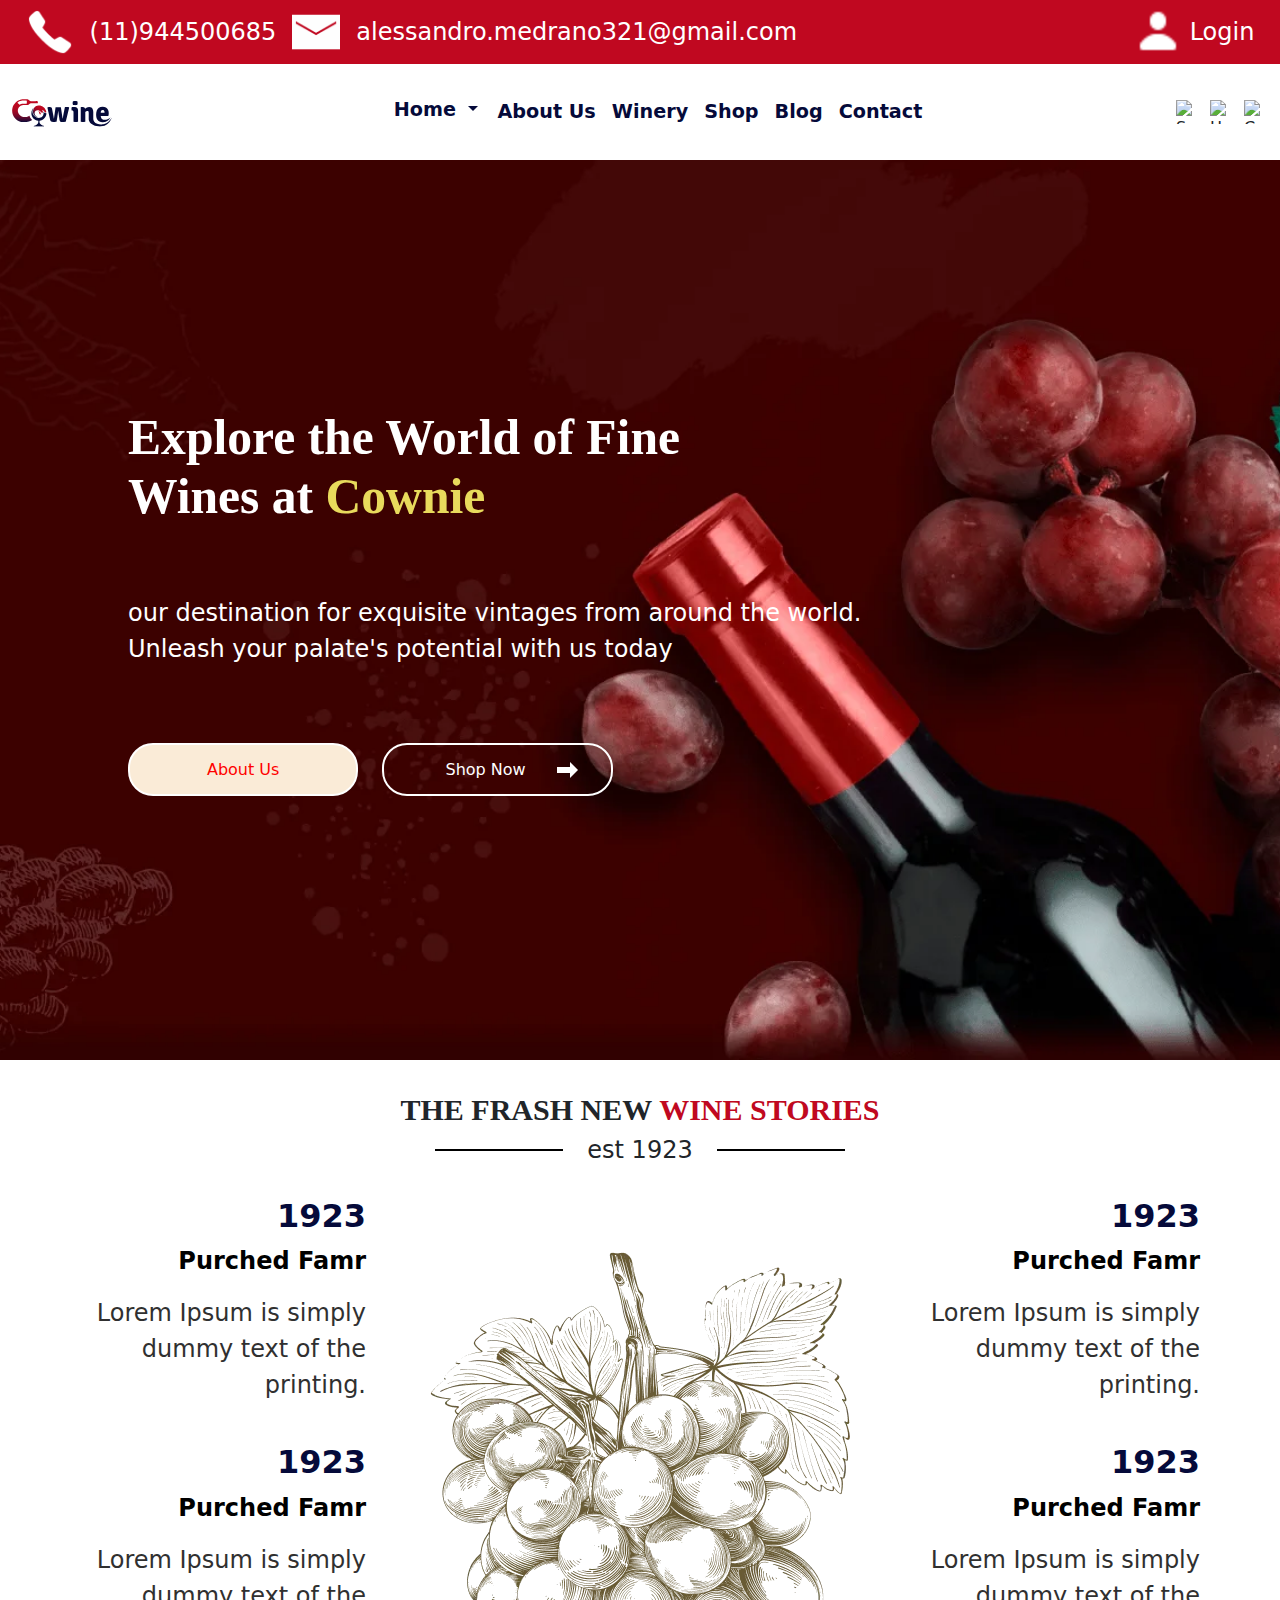
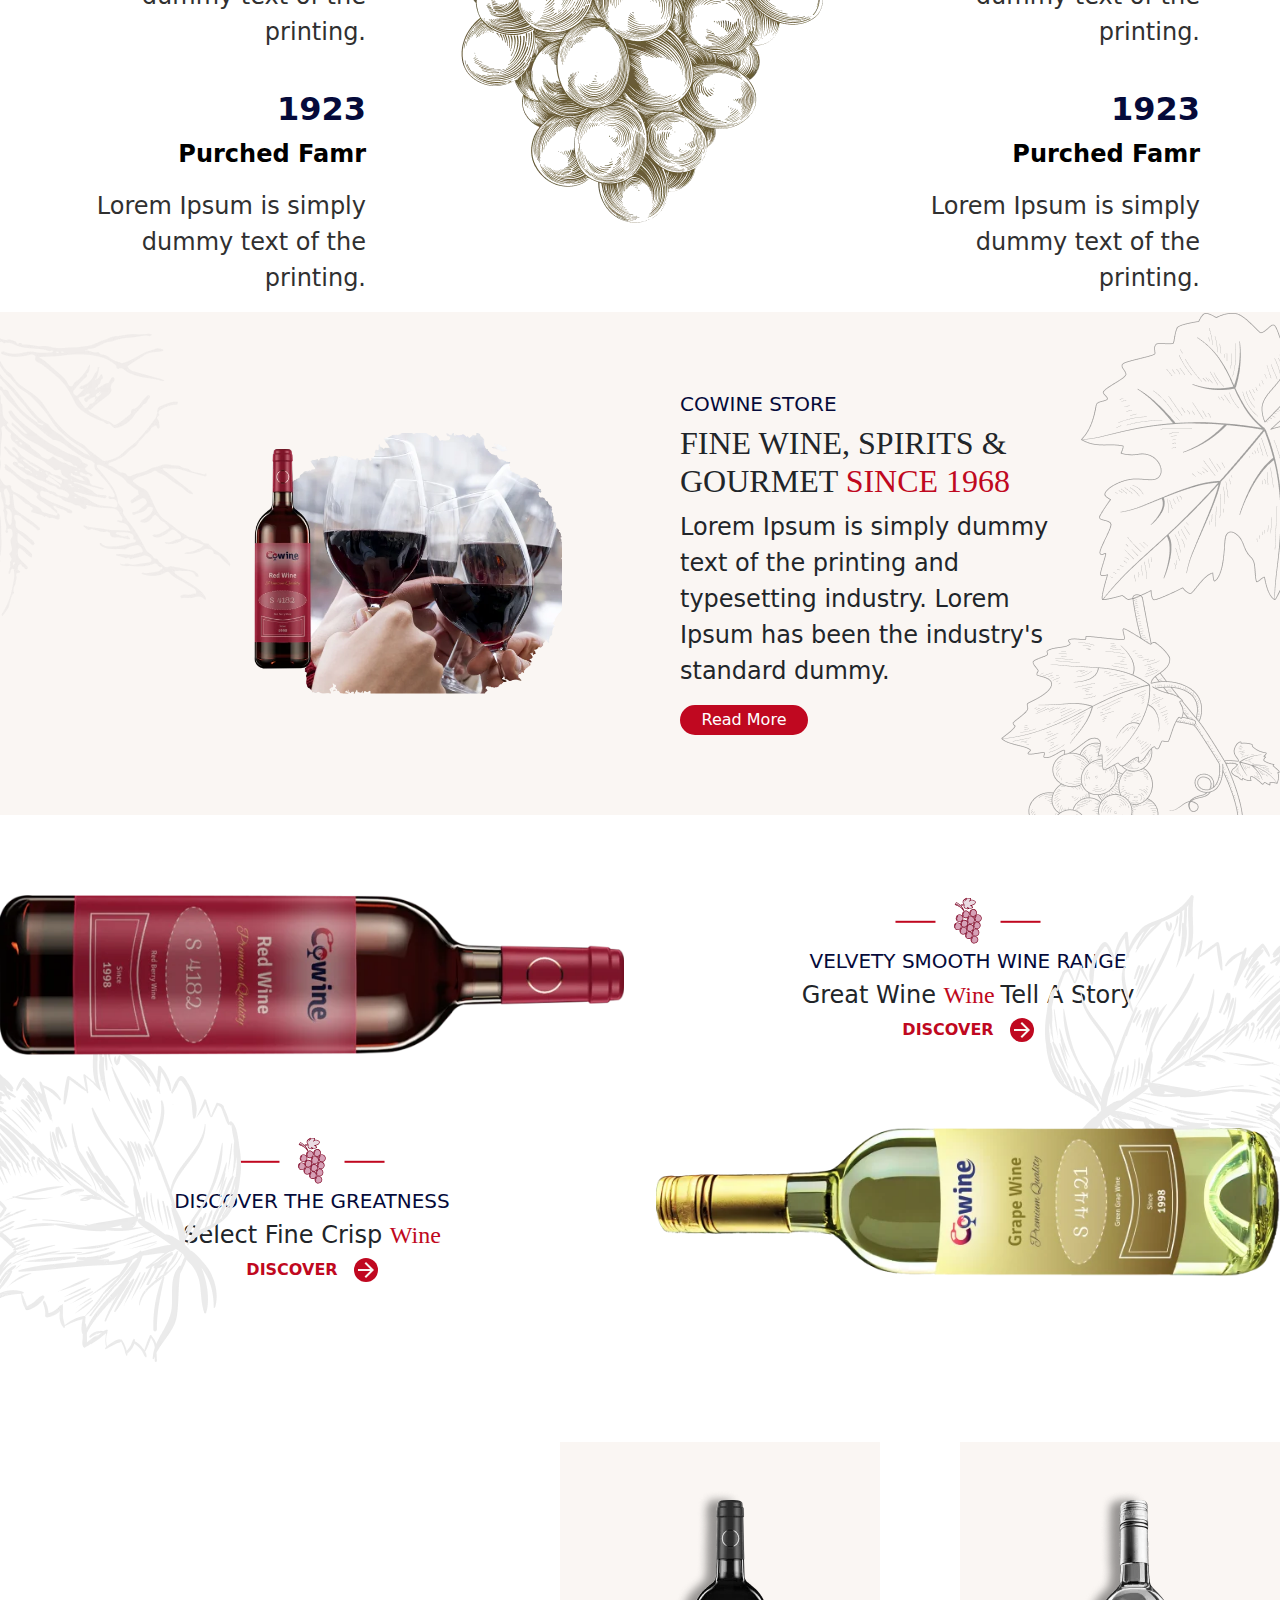
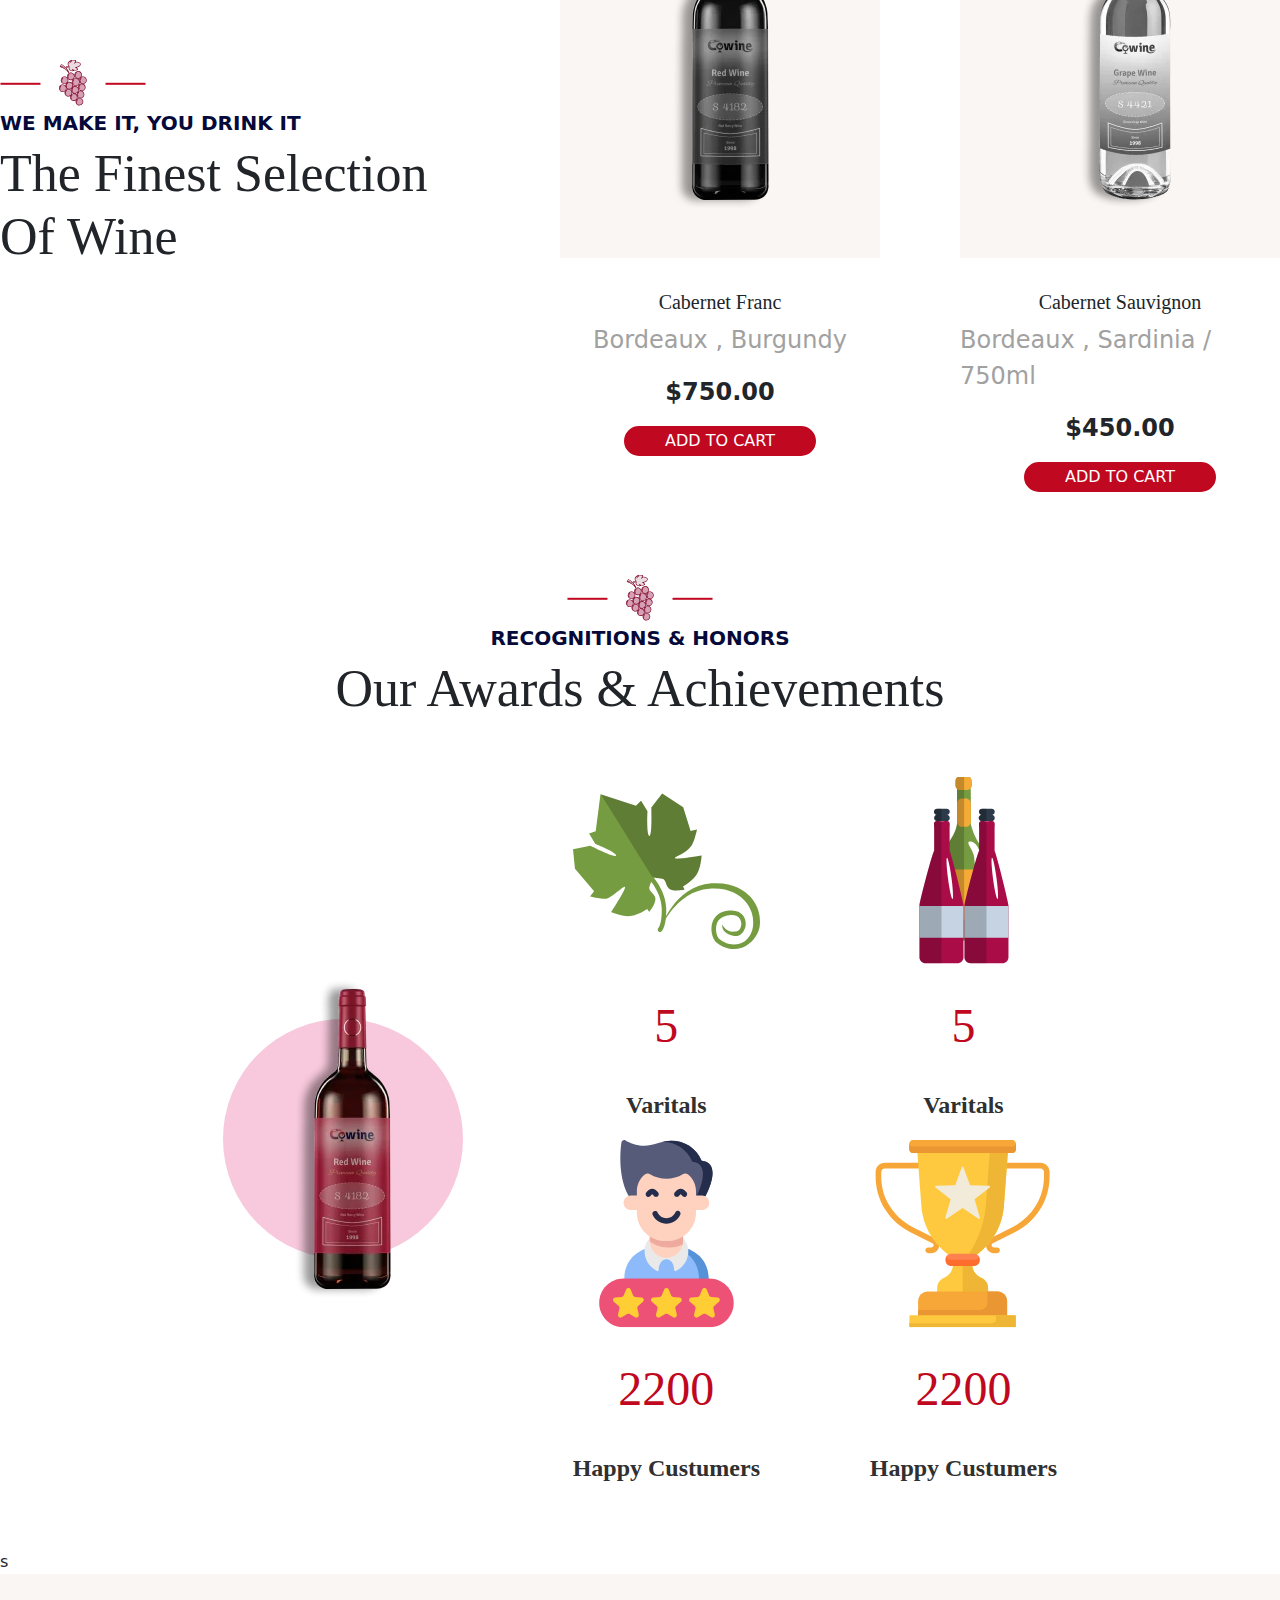
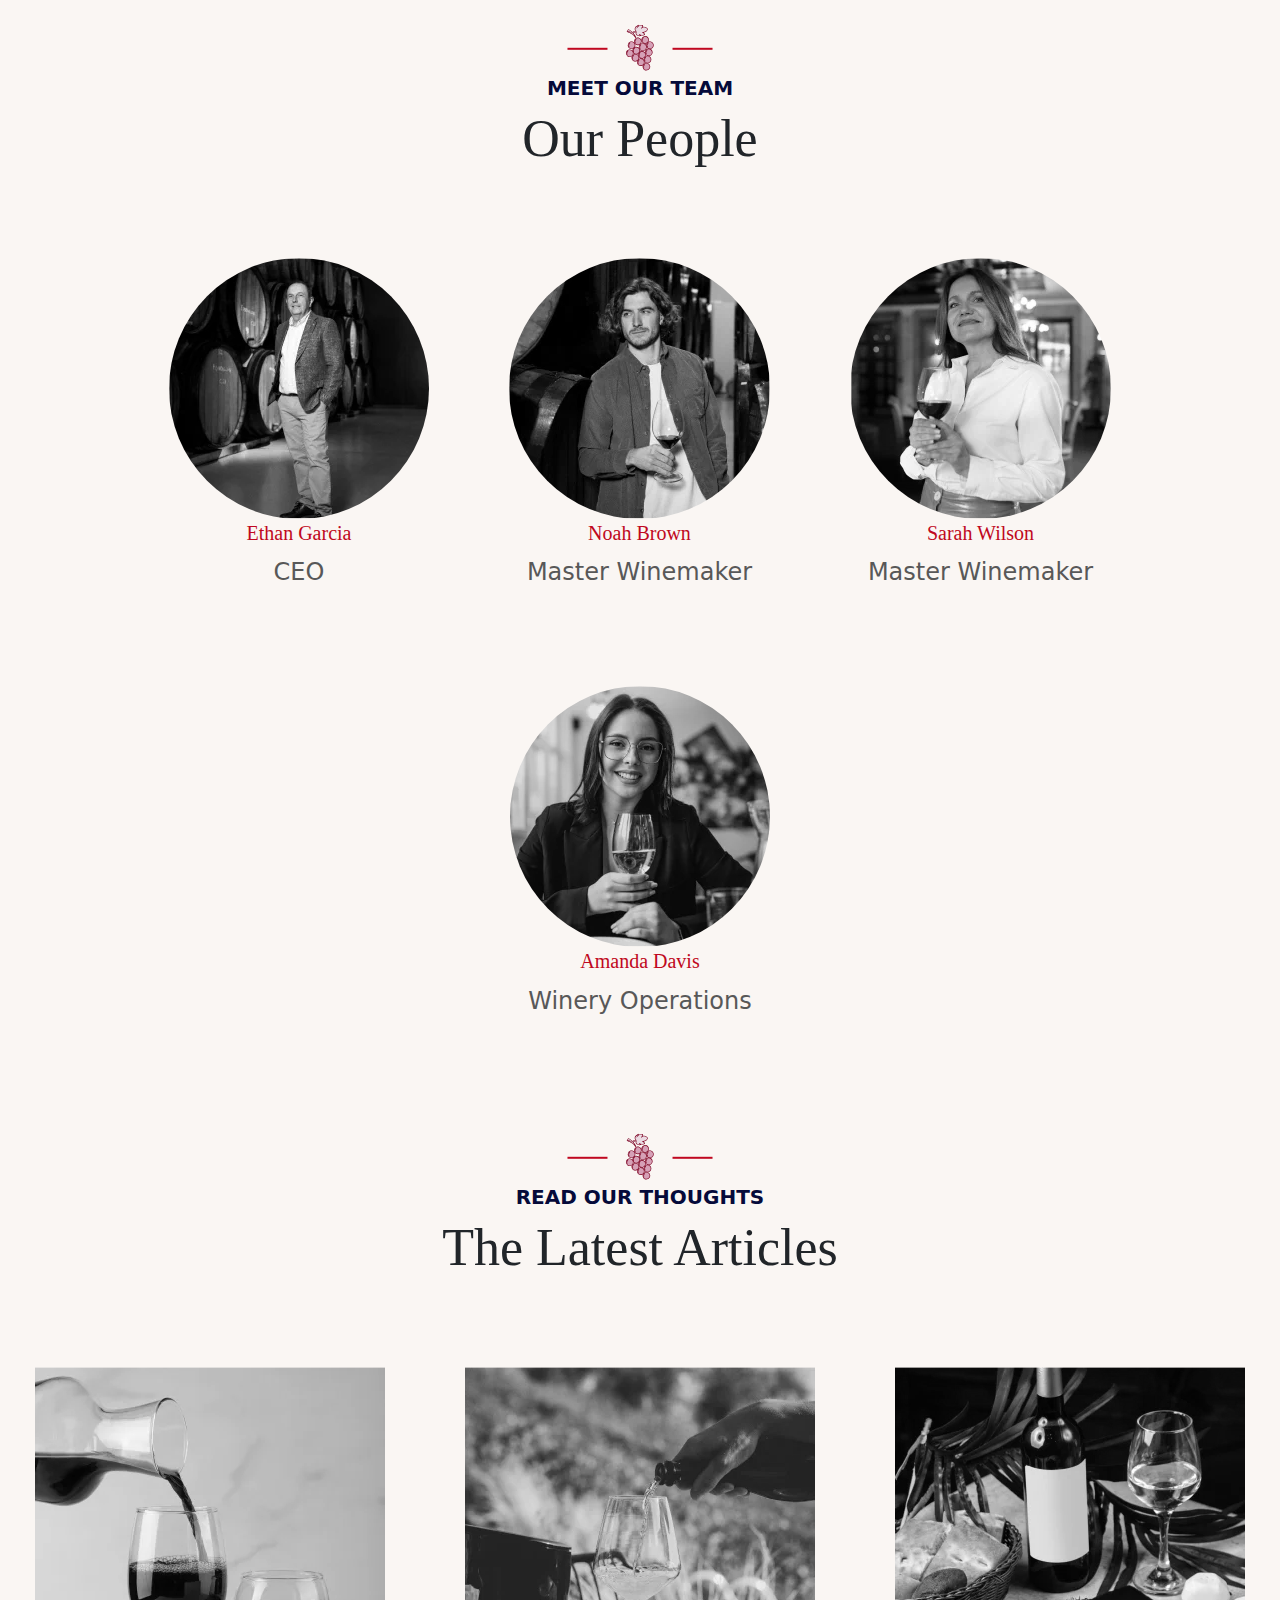
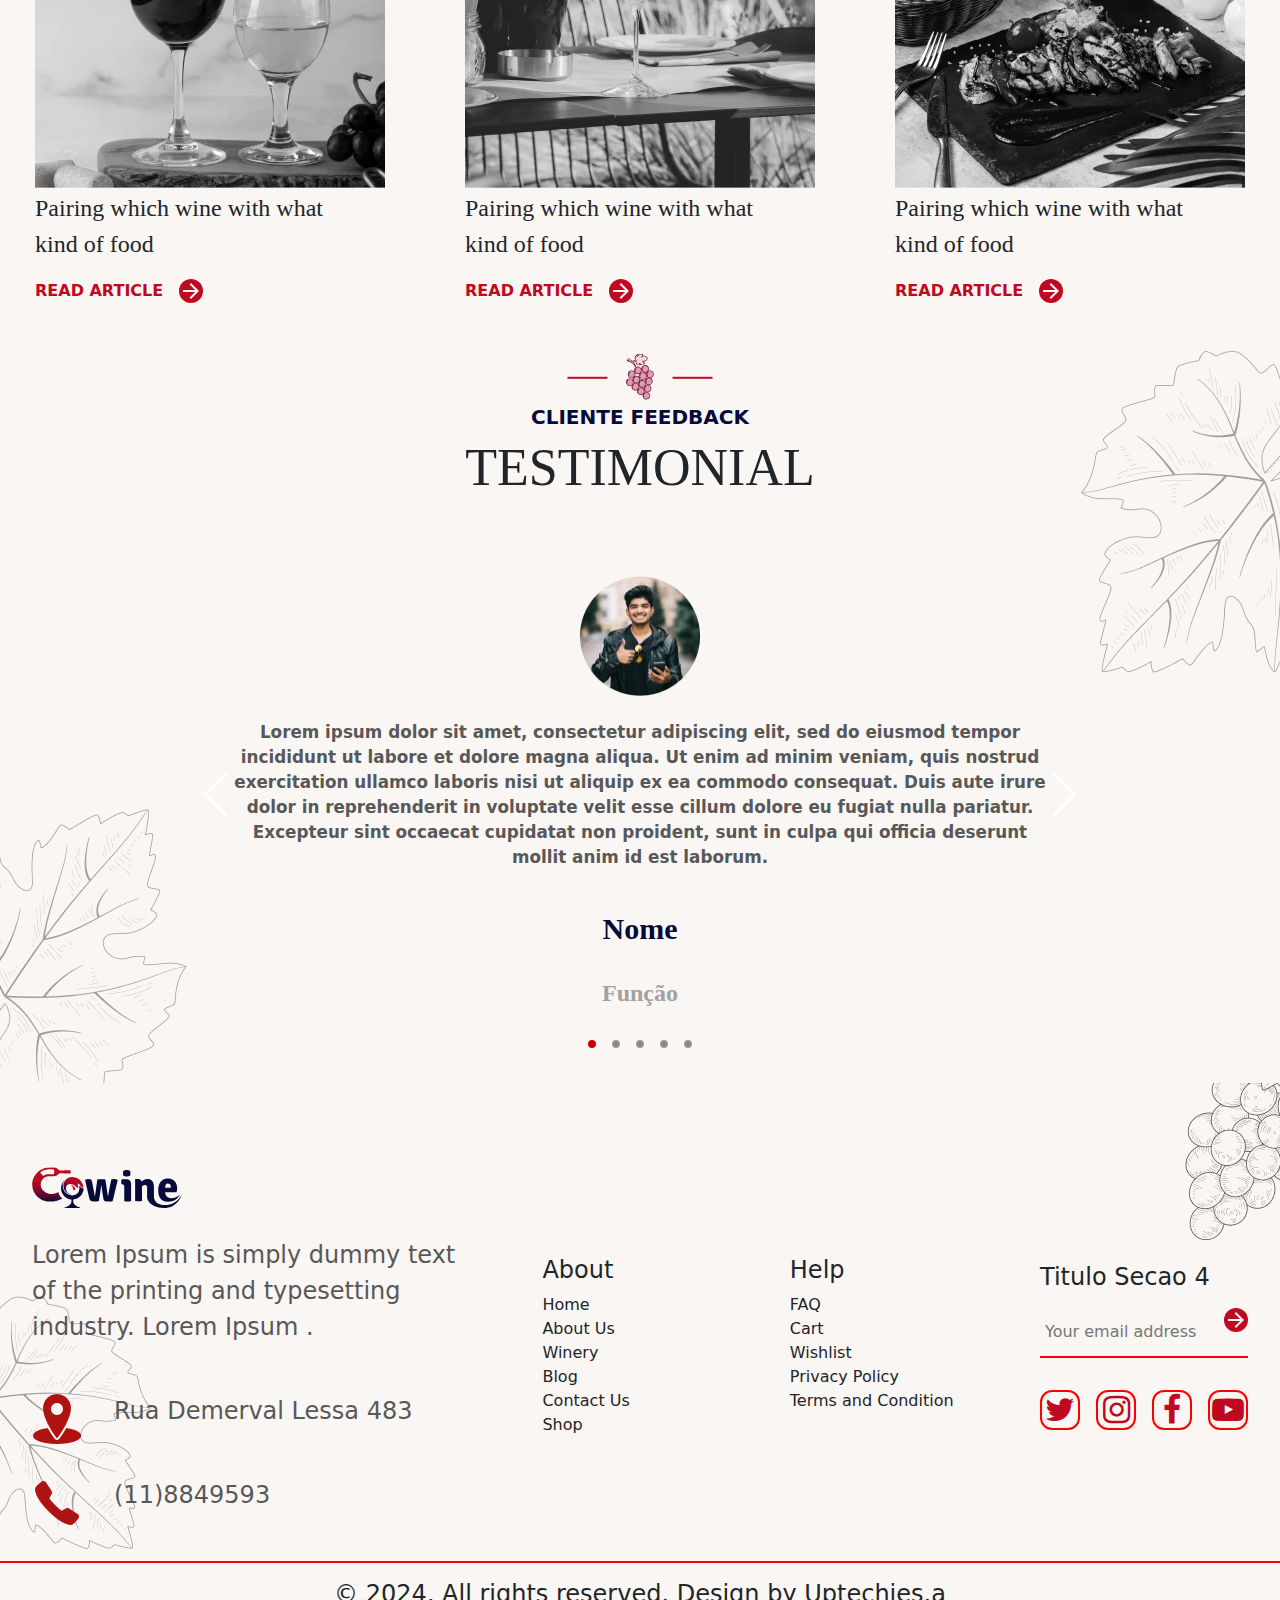
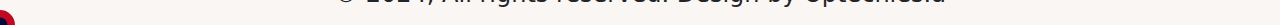
==== commit ab51a469: "fix position" ====
--- a/index.html
+++ b/index.html
@@ -33,17 +33,17 @@
         <nav class="navbar navbar-expand-lg bg-white " id="nav-id">
             <div class="container-fluid d-flex justify-content-around">
 
-                <!-- Logo à esquerda -->
+                
                 <a class="navbar-brand" href="#">
                     <img class="imgprin" src="imagens/logo/logo.svg" alt="Logo" width="100">
                 </a>
 
-                <!-- Menu Central -->
+                
                 <div class="collapse navbar-collapse justify-content-center" id="navbarNav">
                     <ul class="navbar-nav">
                         <li class="nav-item">
 
-                            <!-- id="popuplink" -->
+                            
                             <div class="dropdown" id="botaodrop">
                                 <a class="btn btn-secondary dropdown-toggle bg-transparent  border-0" href="#"
                                     role="button" data-bs-toggle="dropdown" aria-expanded="false" id="link-menu">
@@ -93,7 +93,7 @@
                     </button>
                 </div>
 
-                <!-- Ícones à direita -->
+                
                 <div class="navbar-icons d-flex">
                     <img src="https://cdn-icons-png.flaticon.com/512/622/622669.png" class="pulos" alt="Search">
                     <img src="https://cdn-icons-png.flaticon.com/512/1077/1077035.png" class="pulos" alt="Heart">
@@ -238,8 +238,8 @@
             <div class="titulosec5">
                 <div class="conteudo-sec5">
                     <img src="imagens/icons/design-vector.svg" alt="separador">
-                    <h5 class="sec3Titulo">WE MAKE IT, YOU DRINK IT</h5>
-                    <h4 class="sec3sec">The Finest Selection Of Wine</h4>
+                    <h5 class="titutlogeral">WE MAKE IT, YOU DRINK IT</h5>
+                    <h4 class="subtitulogeral">The Finest Selection Of Wine</h4>
                 </div>
 
 
@@ -280,8 +280,8 @@
 
         <div class="conteudo-sec4">
             <img src="imagens/icons/design-vector.svg" alt="separador">
-            <h5 class="sec3Titulo">RECOGNITIONS & HONORS</h5>
-            <h4 class="sec3sec">Our Awards & Achievements</h4>
+            <h5 class="titutlogeral">RECOGNITIONS & HONORS</h5>
+            <h4 class="subtitulogeral">Our Awards & Achievements</h4>
         </div>
 
 
@@ -295,7 +295,7 @@
                     <div class="vinhosec6">
 
                         <!-- <div class="circle"></div> -->
-                        <img src="imagens/shop/wine-product-1.webp" alt="produto1" class="produto">
+                        <img src="imagens/shop/wine-product-1.webp" alt="produto vinho" class="produto">
                     </div>
 
                 </div>
@@ -345,8 +345,8 @@
 
             <div class="conteudo-sec4">
                 <img src="imagens/icons/design-vector.svg" alt="separador">
-                <h5 class="sec3Titulo">MEET OUR TEAM</h5>
-                <h4 class="sec3sec">Our People</h4>
+                <h5 class="titutlogeral">MEET OUR TEAM</h5>
+                <h4 class="subtitulogeral">Our People</h4>
 
             </div>
 
@@ -366,7 +366,7 @@
                 <div class="perfils" id="perfils-centro">
                     <img id="imagem-bw" src="imagens/team/our-team-3.webp" alt="p3" class="perfil">
                     <h5 class="nome">Sarah Wilson</h5>
-                    <p class="funcao">Master Winemaker</p>>
+                    <p class="funcao">Master Winemaker</p>
                 </div>
 
                 <div class="perfils" id="perfils-centro">
@@ -389,32 +389,32 @@
 
             <div class="conteudo-sec4">
                 <img src="imagens/icons/design-vector.svg" alt="separador">
-                <h5 class="sec3Titulo">READ OUR THOUGHTS</h5>
-                <h4 class="sec3sec">The Latest Articles</h4>
-              
+                <h5 class="titutlogeral">READ OUR THOUGHTS</h5>
+                <h4 class="subtitulogeral">The Latest Articles</h4>
+
             </div>
 
             <div class="sec7">
                 <div class="perfils">
                     <img id="imagem-bw" src="imagens/blog/blog-image-1.webp" alt="b1" class="blog">
-                    
-                    <p  class="tituloartigo">Pairing which wine with  what <br> kind of food</p>
+
+                    <p class="tituloartigo">Pairing which wine with what <br> kind of food</p>
                     <div class="discover">Read Article <button class="circle-button"> <img
                                 src="imagens/icons/arrowlight.svg" alt="arrow light"></button></div>
                 </div>
 
                 <div class="perfils">
                     <img id="imagem-bw" src="imagens/blog/blog-image-2.webp" alt="b2" class="blog">
-                   
-                    <p  class="tituloartigo" >Pairing which wine with  what <br> kind of food</p>
+
+                    <p class="tituloartigo">Pairing which wine with what <br> kind of food</p>
                     <div class="discover">Read Article <button class="circle-button"> <img
                                 src="imagens/icons/arrowlight.svg" alt="arrow light"></button></div>
                 </div>
 
                 <div class="perfils">
                     <img id="imagem-bw" src="imagens/blog/blog-image-3.webp" alt="b3" class="blog">
-                   
-                    <p class="tituloartigo"> Pairing which wine with  what <br> kind of food</p>
+
+                    <p class="tituloartigo"> Pairing which wine with what <br> kind of food</p>
                     <div class="discover">Read Article <button class="circle-button"> <img
                                 src="imagens/icons/arrowlight.svg" alt="arrow light"></button></div>
                 </div>
@@ -433,8 +433,8 @@
 
             <div class="carroseltitulo">
                 <img src="imagens/icons/design-vector.svg" alt="separador">
-                <h4>CLIENTE FEEDBACK</h4>
-                <h3>TESTIMONIAL</h3>
+                <h5  class="titutlogeral"  >CLIENTE FEEDBACK</h5>
+                <h4 class="subtitulogeral">TESTIMONIAL</h4>
             </div>
 
 
@@ -548,11 +548,12 @@
 
         <div class="footersup">
 
-            <!-- div 1 -->
+           
             <div class="futerinfo">
                 <img class="logofooter" src="imagens/logo/logo.svg" alt="Logo" width="100">
                 <div class="locais">
-                    <p class="textof">Lorem Ipsum is simply dummy text of the printing and typesetting industry. Lorem Ipsum .
+                    <p class="textof">Lorem Ipsum is simply dummy text of the printing and typesetting industry. Lorem
+                        Ipsum .
 
                     </p>
                     <a class="links" href="#" class="local"> <img class="pulos" src="imagens/icons/localização.png"
@@ -561,11 +562,11 @@
                     </a>
                     <a class="links" shref="#" class="local"> <img class="pulos"
                             src="imagens/icons/telefone_vermelho.png" alt="telefone">
-                        <p class="textof">(11)884959389389835</p>
+                        <p class="textof">(11)8849593</p>
                     </a>
                 </div>
             </div>
-            <!-- div 2 -->
+        
             <div class="footerLista">
                 <div class="lista1">
                     <h4>About</h4>
@@ -591,7 +592,7 @@
                 </div>
             </div>
 
-            <!-- div 3 -->
+            
             <div class="contatosec">
                 <div class="footercontato">
                     <h4>Titulo Secao 4</h4>
--- a/estilos/main.css
+++ b/estilos/main.css
@@ -8,231 +8,237 @@
 @import url(sec9.css);
 @import url(sec10.css);
 
-:root{
-    --body-font: "Reddit Sans", sans-serif;
-    --title-font: "Reddit Sans", sans-serif;
-    --content-font: "Reddit Sans", sans-serif;
-    --meta-font: "Reddit Sans", sans-serif;
-    --primary: #050A3A;
-    --secondary: #C00820;
-    --light: #FAF6F3;
-    --highlight: #E8DA5C;
-    --white-color: #ffffff;
-    --black-color: #000000;
-    --gray-color: #303030;
-    --light-gray-color: #A1A1A1;
-    --gray-1-color: #585858;
-    
-}
-
-
-p{
+:root {
+  --body-font: "Reddit Sans", sans-serif;
+  --title-font: "Reddit Sans", sans-serif;
+  --content-font: "Reddit Sans", sans-serif;
+  --meta-font: "Reddit Sans", sans-serif;
+  --primary: #050A3A;
+  --secondary: #C00820;
+  --light: #FAF6F3;
+  --highlight: #E8DA5C;
+  --white-color: #ffffff;
+  --black-color: #000000;
+  --gray-color: #303030;
+  --light-gray-color: #A1A1A1;
+  --gray-1-color: #585858;
+
+}
+
+
+p {
   font-size: 1.5em;
 }
 
-h1{
-  font-size: 2em;
-}
-
-h2{
-  font-size: 2em;
-}
-h3{
-  font-size: 2em;
-}
-
-h4{
-  font-size: 2em;
-}
-
-h5{
-  font-size: 2em;
-}
-
-
-
-
-li:hover{
-    color: var(--secondary);
-}
-
-  
-#falupa{
-    color: var(--primary);
-
-}
-
-  .bola1 {
-    position: fixed;
-    width: 15px;
-    height: 15px;
-    border-radius: 50%; 
-    pointer-events: none; 
-    transform: translate(-50%, -50%); 
-    background: var(--primary); 
-    z-index: 10; 
-  }
-  
-  .bola2 {
-    position: fixed;
-    width: 30px;
-    height: 30px;
-    border-radius: 50%; 
-    pointer-events: none; 
-    transform: translate(-50%, -50%); 
-    background: var(--secondary);
-    z-index: 9; 
-    transition: transform 0.3s ease-out;
-  }
-
-
- #descricaoblog{
-    font-family: "Cormorant Infant", serif;
-    font-size: 1.5em;
-    font-weight: 700;
-}
-
-
-  #imagem-bw {
-    filter: grayscale(100%); 
-    transition: filter 0.5s ease; 
-   
-  }
-  
-  #imagem-bw:hover {
-    filter: grayscale(0%); 
-  }
-
-
-
-
-  .imagensback{
-    position: relative;
-    width: 100%;
-    height: 100%;
-  }
-
- 
-  #sec3relativa{
-    position: relative;
-  
-  }
-
-  .sec3dir{
-    position: absolute;
-    top: 0;
-    right: 0;
-  }
-
-  .sec3left{
-    position: absolute;
-    top: 0;
-    left: 0;
-
-  }
-
-  .seccbot{
-    position: absolute;
-    bottom: 0;
-    right: 0;
-    animation: direota  3s infinite;
-    
-    
-  
-  }
-
-
-
-
-
-
-
-
-  #sec4relativa{
-    position: relative;
-   
-  }
-
-  .folhadirre{
-    position: absolute;
-    right: 0;
-  }
-
-  .folhaesqre{
-    position: absolute;
-    bottom: 0;
-    left: 0;
-  }
-
-  #carrosel2{
-    position: relative;
-    height: 100%;
-  }
-
-  .img-dir-ca{
-    position: absolute;
-    z-index: 1;
-    top: 0;
-    right: 0;
-    animation: moveEsquerdaVolta  3s infinite; 
-  }
-
-  .img-esq-ca{
-    z-index: 1;
-    position:absolute; 
-    bottom: 0; 
-    left: 0;
-  }
-
-
-
-
-  .rodape{
-    position: relative;
-  }
-  /* .footersup{
+h1 {
+  font-size: 2em;
+}
+
+h2 {
+  font-size: 2em;
+}
+
+h3 {
+  font-size: 2em;
+}
+
+h4 {
+  font-size: 2em;
+}
+
+h5 {
+  font-size: 2em;
+}
+
+
+
+
+li:hover {
+  color: var(--secondary);
+}
+
+
+#falupa {
+  color: var(--primary);
+
+}
+
+.bola1 {
+  position: fixed;
+  width: 15px;
+  height: 15px;
+  border-radius: 50%;
+  pointer-events: none;
+  transform: translate(-50%, -50%);
+  background: var(--primary);
+  z-index: 10;
+}
+
+.bola2 {
+  position: fixed;
+  width: 30px;
+  height: 30px;
+  border-radius: 50%;
+  pointer-events: none;
+  transform: translate(-50%, -50%);
+  background: var(--secondary);
+  z-index: 9;
+  transition: transform 0.3s ease-out;
+}
+
+
+#descricaoblog {
+  font-family: "Cormorant Infant", serif;
+  font-size: 1.5em;
+  font-weight: 700;
+}
+
+
+#imagem-bw {
+  filter: grayscale(100%);
+  transition: filter 0.5s ease;
+
+}
+
+#imagem-bw:hover {
+  filter: grayscale(0%);
+}
+
+
+
+
+.imagensback {
+  position: relative;
+  width: 100%;
+  height: 100%;
+}
+
+
+#sec3relativa {
+  position: relative;
+
+}
+
+.sec3dir {
+  position: absolute;
+  top: 0;
+  right: 0;
+}
+
+.sec3left {
+  position: absolute;
+  top: 0;
+  left: 0;
+
+}
+
+.seccbot {
+  position: absolute;
+  bottom: 0;
+  right: 0;
+  animation: direota 3s infinite;
+
+
+
+}
+
+
+
+
+
+
+
+
+#sec4relativa {
+  position: relative;
+
+}
+
+.folhadirre {
+  position: absolute;
+  right: 0;
+}
+
+.folhaesqre {
+  position: absolute;
+  bottom: 0;
+  left: 0;
+}
+
+#carrosel2 {
+  position: relative;
+  height: 100%;
+}
+
+.img-dir-ca {
+  position: absolute;
+  z-index: 1;
+  top: 0;
+  right: 0;
+  animation: moveEsquerdaVolta 3s infinite;
+}
+
+.img-esq-ca {
+  z-index: 1;
+  position: absolute;
+  bottom: 0;
+  left: 0;
+}
+
+
+
+
+.rodape {
+  position: relative;
+}
+
+/* .footersup{
     position: relative;
   } */
 
-  .imgdireita{
-    position: absolute;
-    top: 0;
-    right: 0;
-  }
-
-  .imgesquerda{
-    position:absolute; 
-    bottom: 0;
-    bottom: 50px; 
-    left: 0;
-    animation: moveEsquerdaVolta  3s infinite; 
-  
-  }
-
-
-  @keyframes moveEsquerdaVolta {
-    0% {
-        transform: translateY(0); 
-    }
-    50% {
-        transform: translateY(30px); 
-    }
-    100% {
-        transform: translateX(0); 
-    }
-  }
-
-
-
-
-  @keyframes direota {
-    0% {
-        transform: translateX(0); 
-    }
-    50% {
-        transform: translateX(-40px); 
-    }
-    100% {
-        transform: translateX(0); 
-    }
-  }+.imgdireita {
+  position: absolute;
+  top: 0;
+  right: 0;
+}
+
+.imgesquerda {
+  position: absolute;
+  bottom: 0;
+  bottom: 50px;
+  left: 0;
+  animation: moveEsquerdaVolta 3s infinite;
+
+}
+
+
+@keyframes moveEsquerdaVolta {
+  0% {
+    transform: translateY(0);
+  }
+
+  50% {
+    transform: translateY(30px);
+  }
+
+  100% {
+    transform: translateX(0);
+  }
+}
+
+
+
+
+@keyframes direota {
+  0% {
+    transform: translateX(0);
+  }
+
+  50% {
+    transform: translateX(-40px);
+  }
+
+  100% {
+    transform: translateX(0);
+  }
+}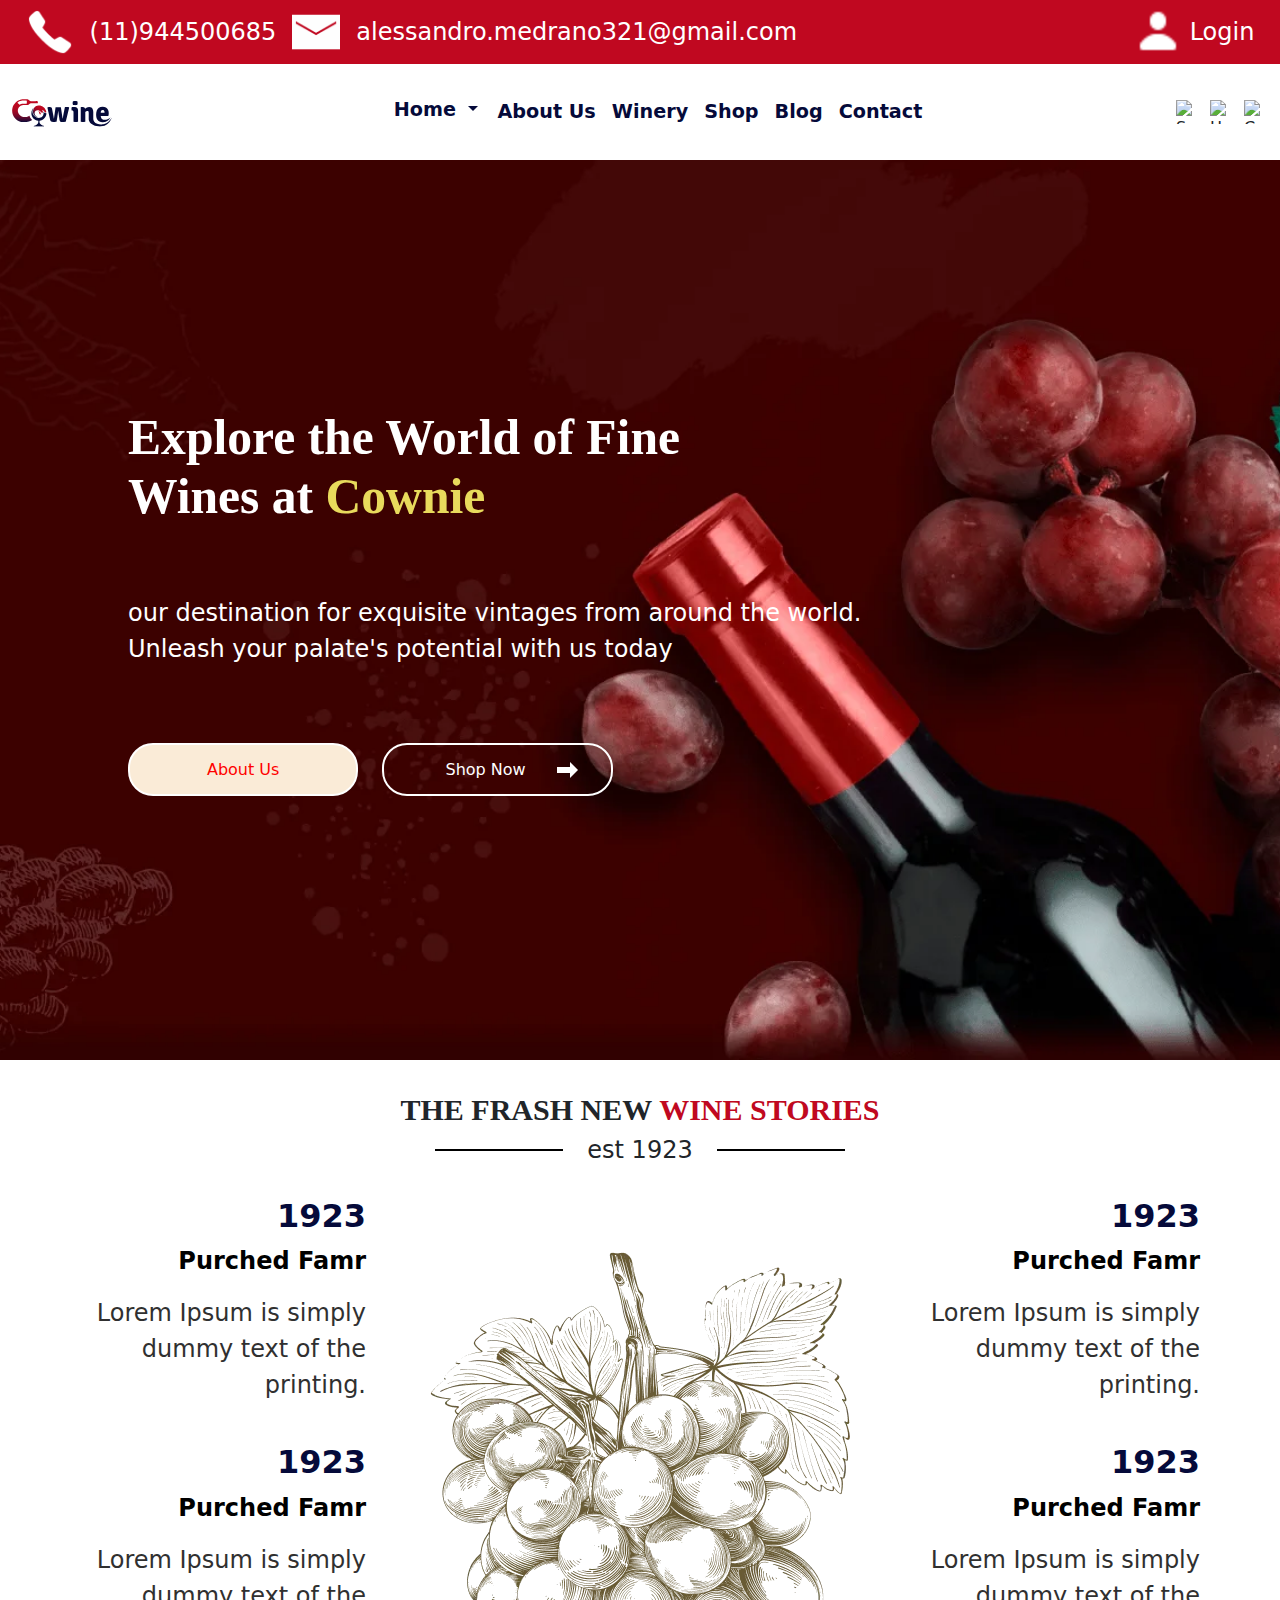
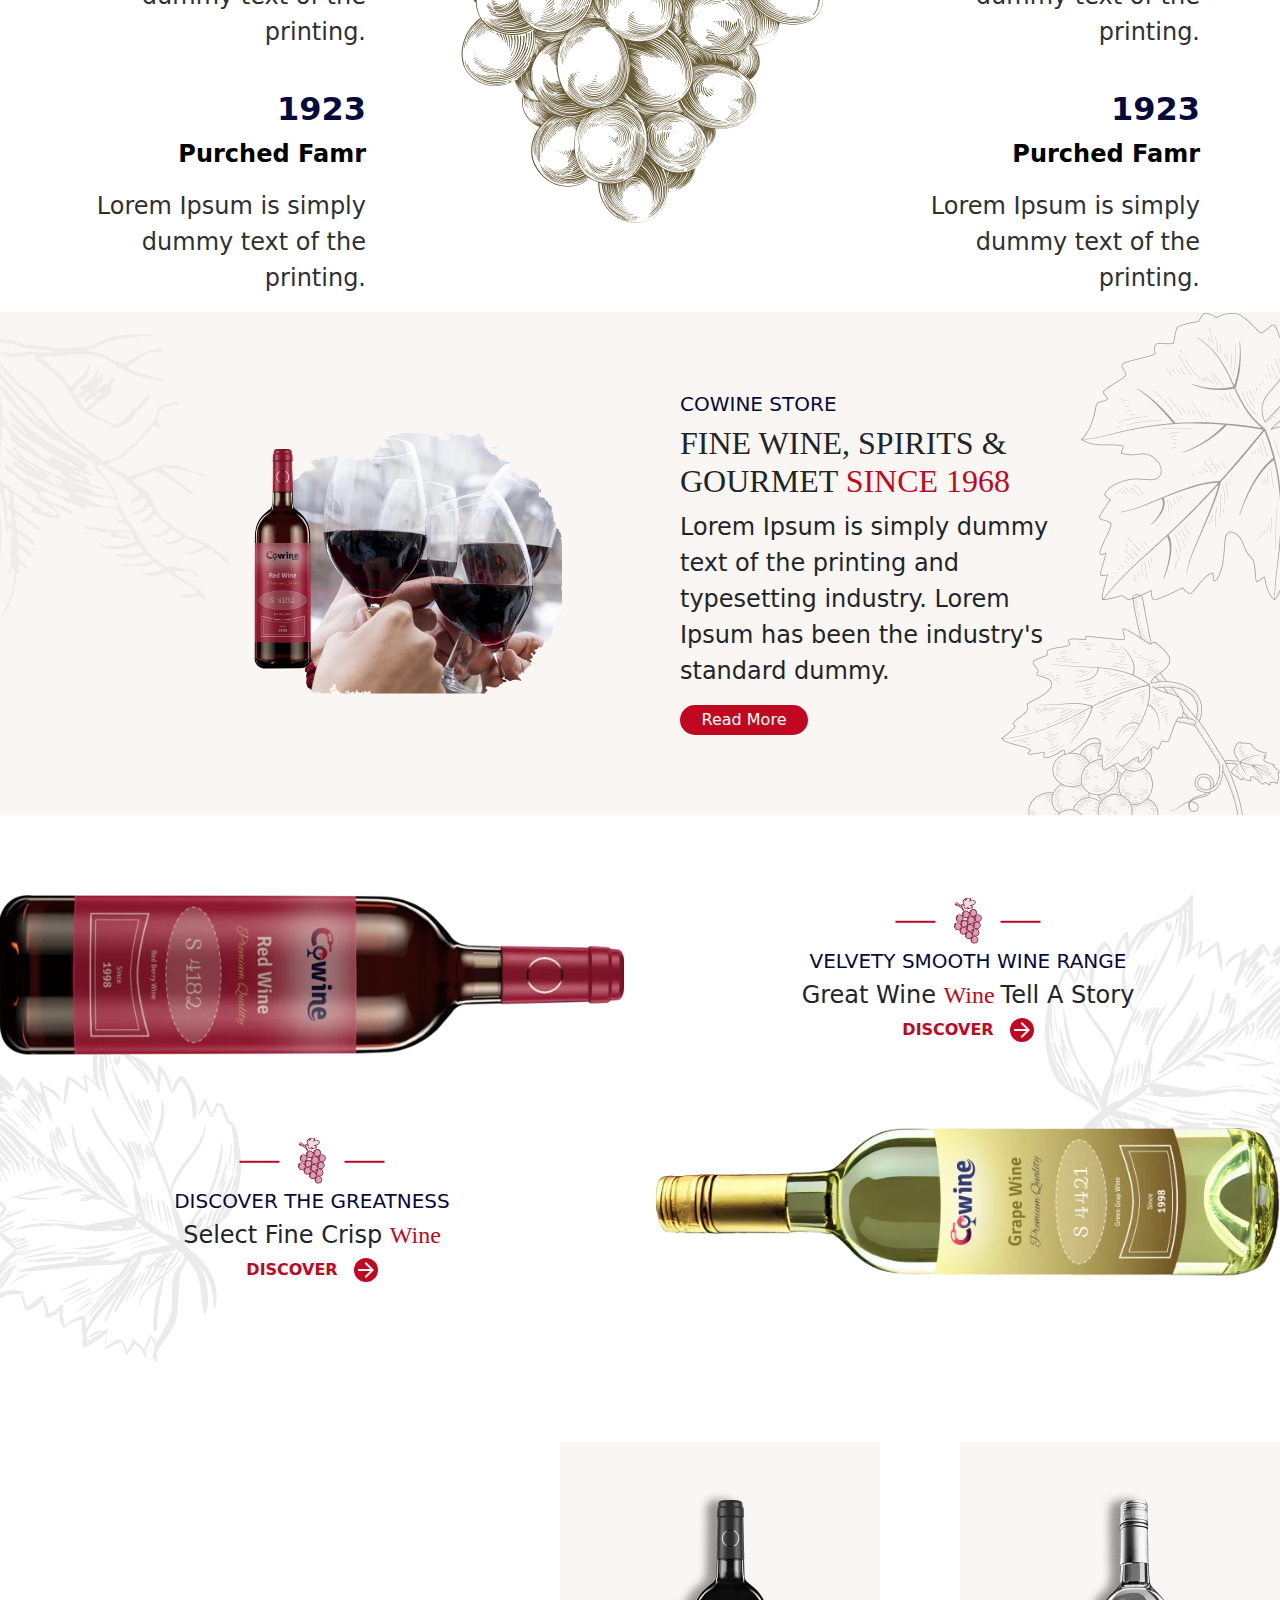
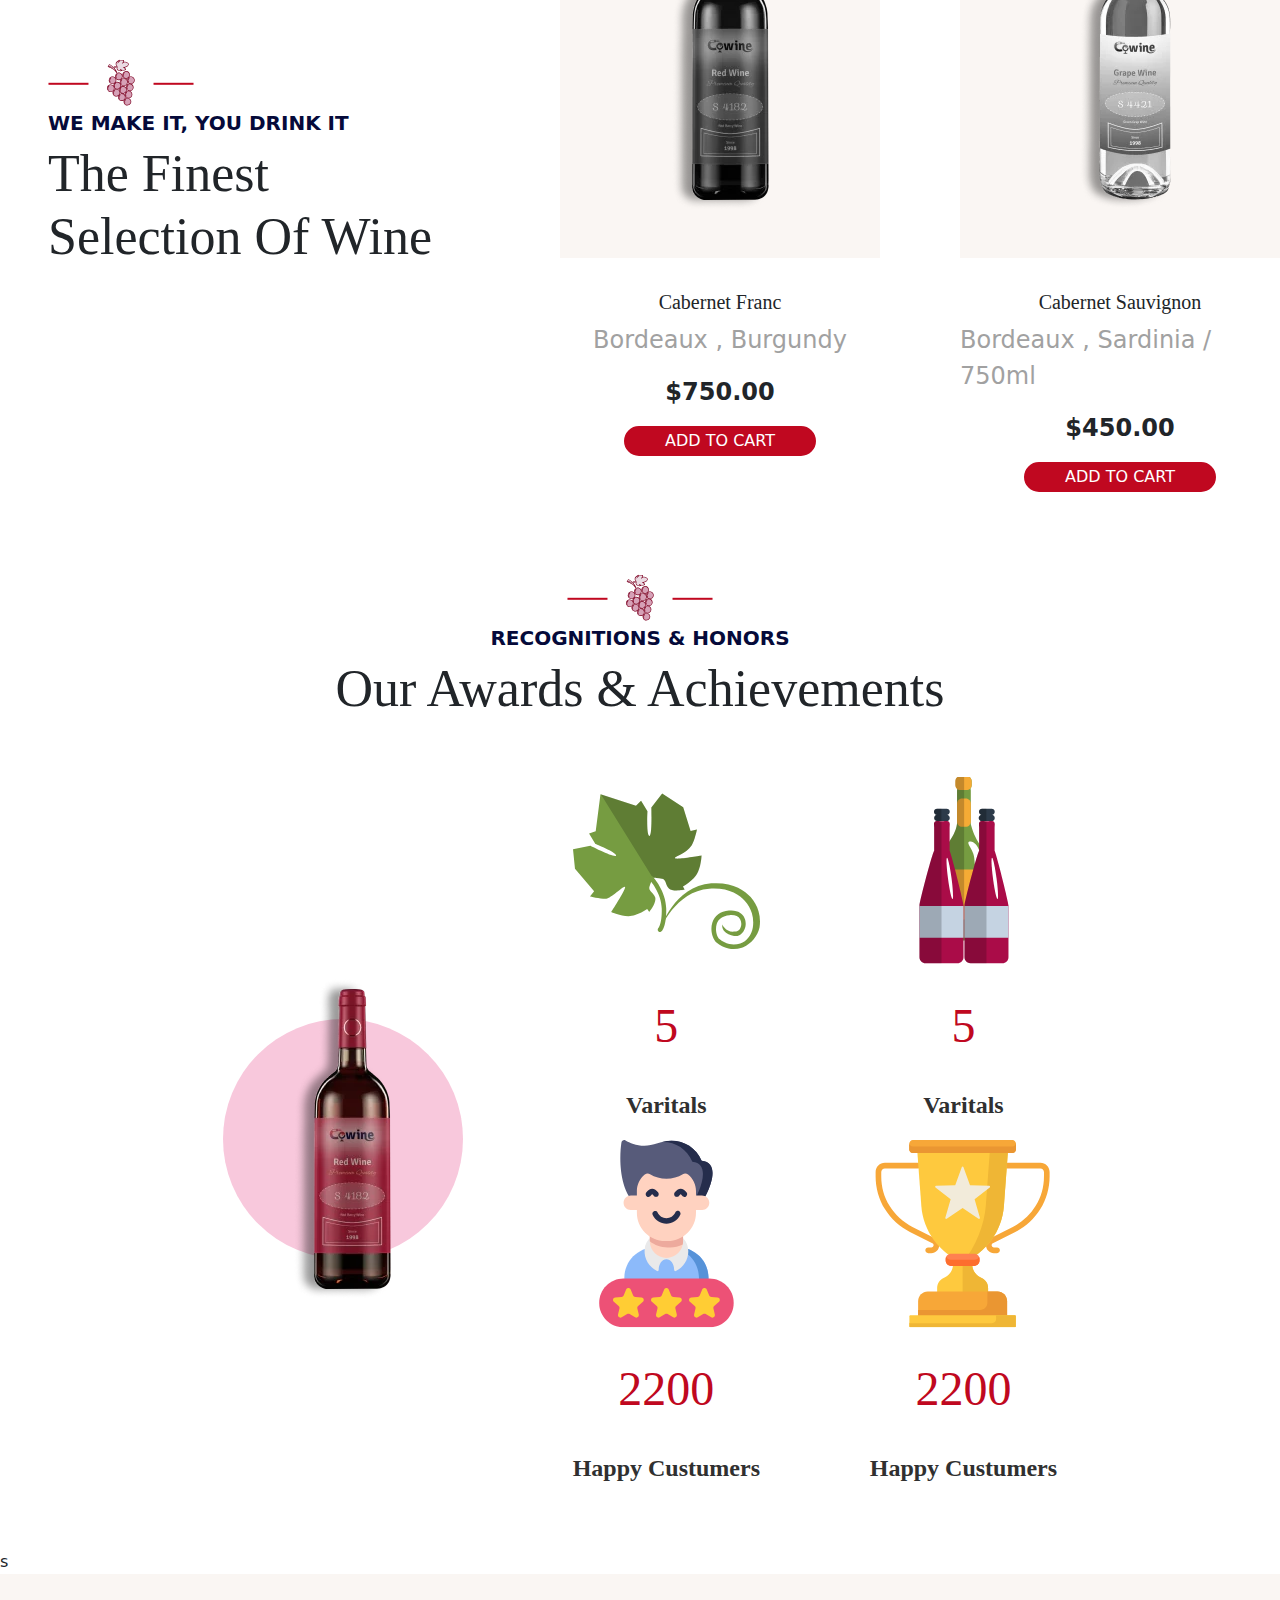
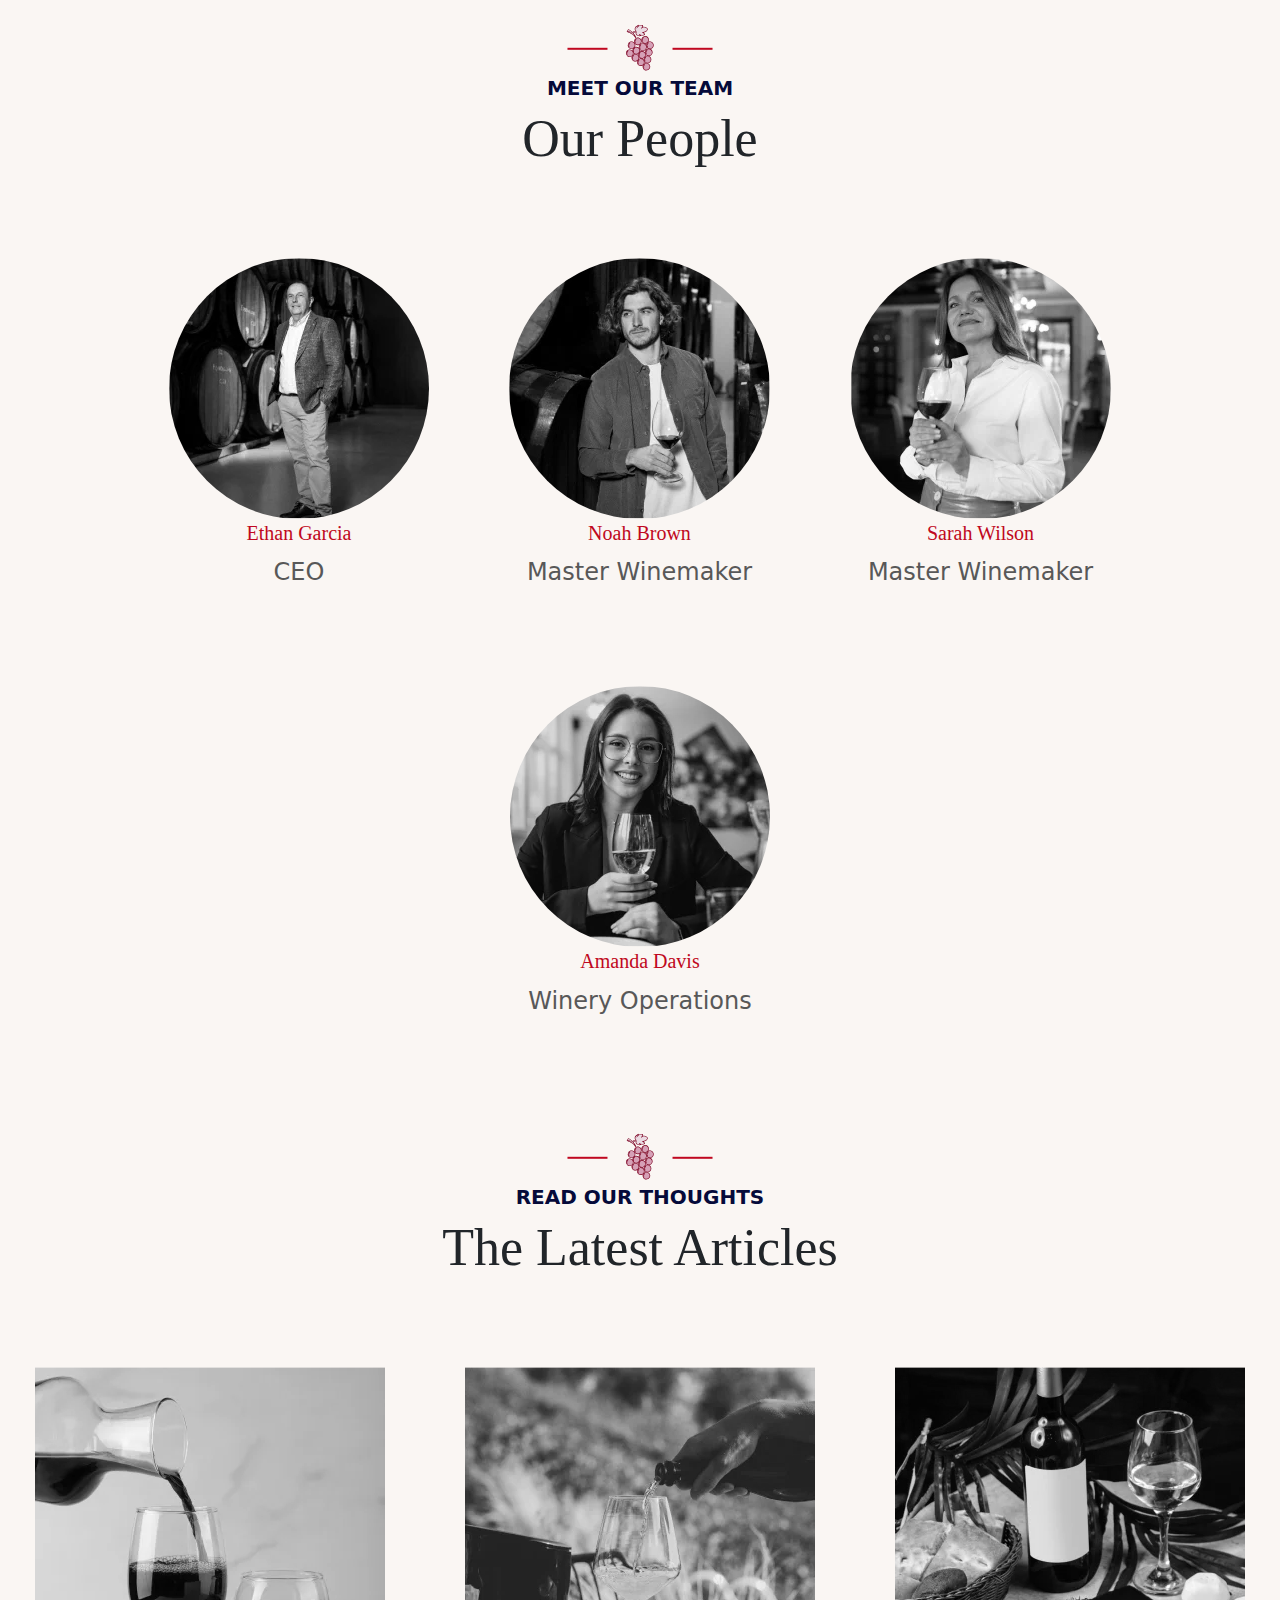
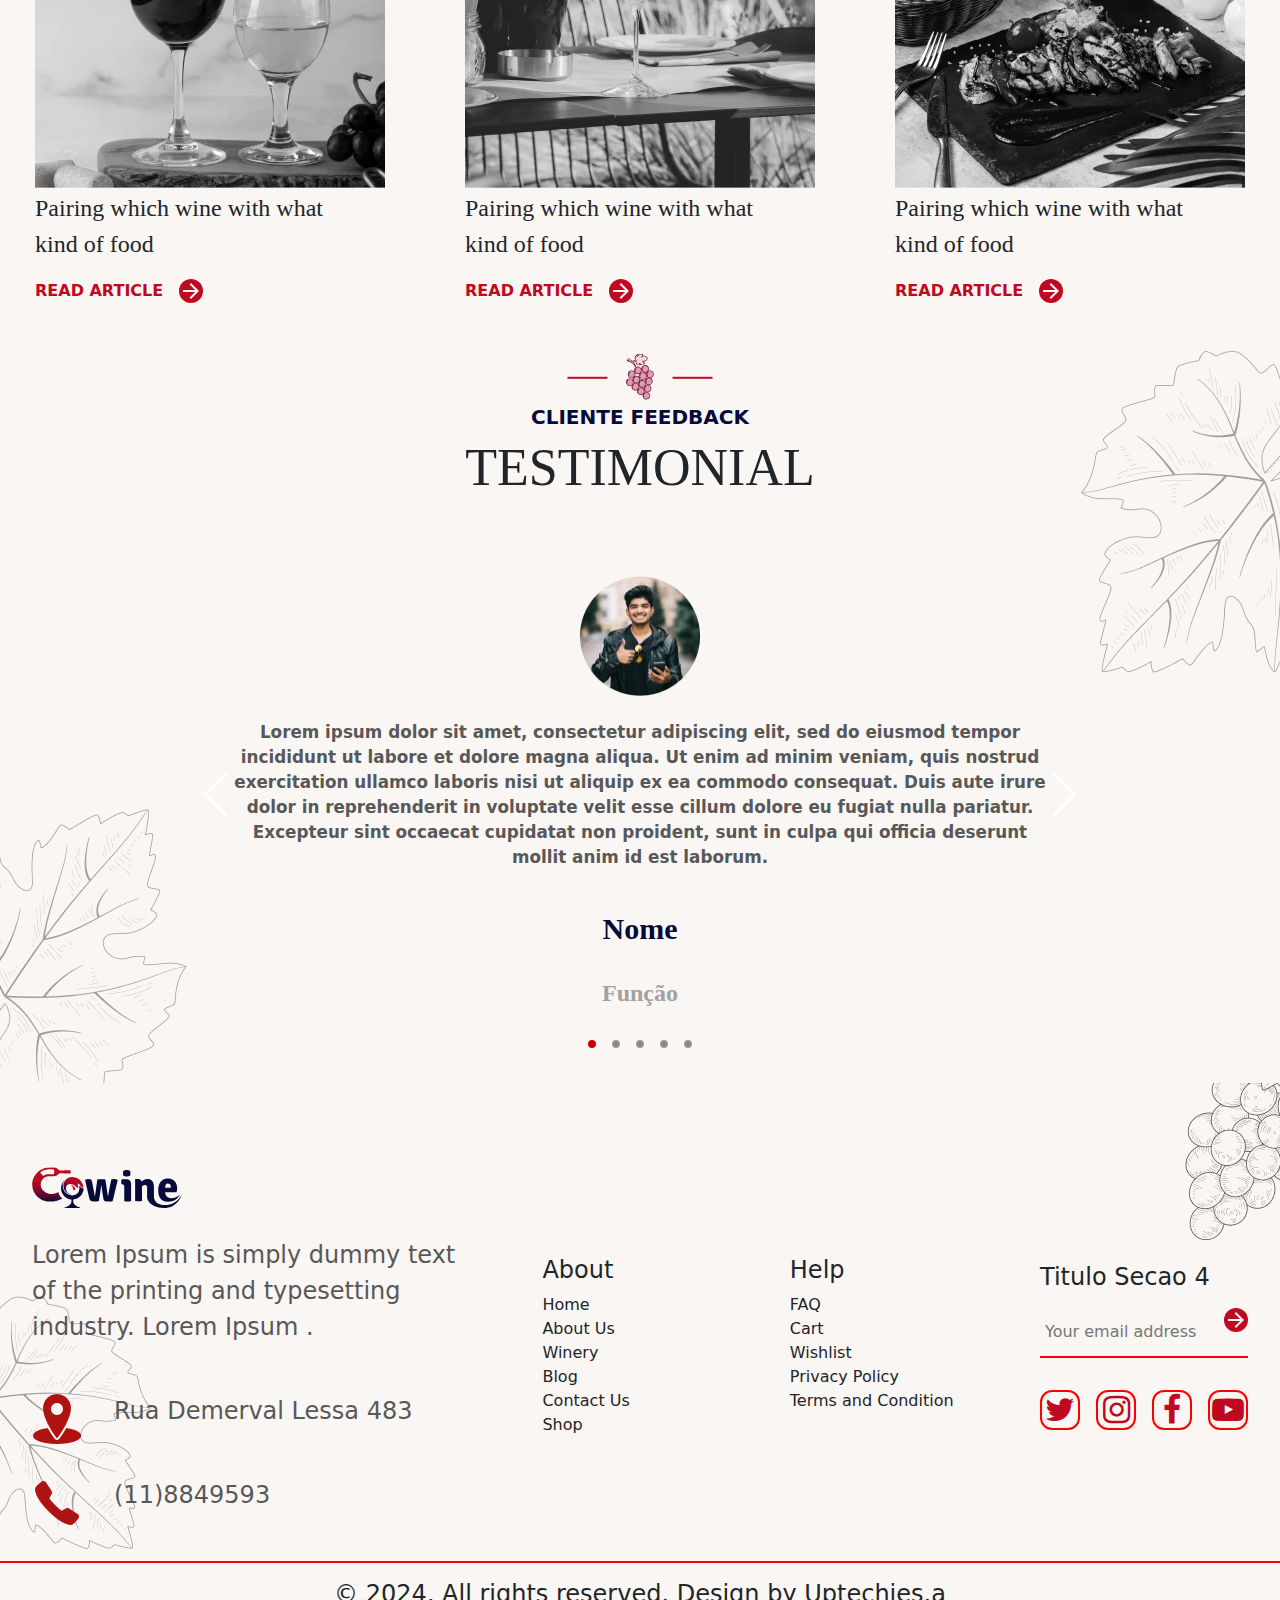
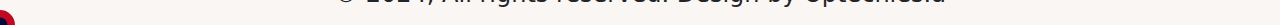
==== commit 0b32fe4f: "ajeitando nome das classes" ====
--- a/index.html
+++ b/index.html
@@ -2,14 +2,14 @@
 <html lang="en">
 
 <head>
-    <meta charset="UTF-8">
-    <meta name="viewport" content="width=device-width, initial-scale=1.0">
+    <meta charset="UTF-8" />
+    <meta name="viewport" content="width=device-width, initial-scale=1.0" />
     <link rel="stylesheet" href="https://cdn.jsdelivr.net/npm/swiper@11/swiper-bundle.min.css" />
-    <link rel="stylesheet" href="estilos/main.css">
-    <link rel="stylesheet" href="https://cdnjs.cloudflare.com/ajax/libs/font-awesome/4.7.0/css/font-awesome.min.css">
-    <link href="https://cdn.jsdelivr.net/npm/bootstrap@5.3.2/dist/css/bootstrap.min.css" rel="stylesheet">
+    <link rel="stylesheet" href="estilos/main.css" />
+    <link rel="stylesheet" href="https://cdnjs.cloudflare.com/ajax/libs/font-awesome/4.7.0/css/font-awesome.min.css" />
+    <link href="https://cdn.jsdelivr.net/npm/bootstrap@5.3.2/dist/css/bootstrap.min.css" rel="stylesheet" />
     <script src="https://cdn.jsdelivr.net/npm/bootstrap@5.3.2/dist/js/bootstrap.bundle.min.js"></script>
-    <link rel="stylesheet" href="estilosshop/mainshop.css">
+    <link rel="stylesheet" href="estilosshop/mainshop.css" />
     <title>Cowine-Wine Store</title>
 </head>
 
@@ -17,63 +17,64 @@
     <header class="cabeçalho">
         <section class="cabeçalho-icon">
             <div class="cabecalho-contato">
-                <img src="imagens/icons/icons8-telefone-50.png" class="icon" alt="telefone">
+                <img src="imagens/icons/icons8-telefone-50.png" class="icon" alt="telefone" />
                 <p class="textoinvisivel">(11)944500685</p>
-                <img src="imagens/icons/mail.png" class="icon" alt="email">
+                <img src="imagens/icons/mail.png" class="icon" alt="email" />
                 <p class="textoinvisivel">alessandro.medrano321@gmail.com</p>
             </div>
 
             <div class="cabecalho-login">
-                <img src="imagens/icons/profile.png" class="icon" alt="profile">
+                <img src="imagens/icons/profile.png" class="icon" alt="profile" />
                 <p class="login-incone">Login</p>
             </div>
         </section>
 
-
-        <nav class="navbar navbar-expand-lg bg-white " id="nav-id">
+        <nav class="navbar navbar-expand-lg bg-white" id="nav-id">
             <div class="container-fluid d-flex justify-content-around">
-
-                
                 <a class="navbar-brand" href="#">
-                    <img class="imgprin" src="imagens/logo/logo.svg" alt="Logo" width="100">
+                    <img class="img-logo" src="imagens/logo/logo.svg" alt="Logo" width="100" />
                 </a>
 
-                
                 <div class="collapse navbar-collapse justify-content-center" id="navbarNav">
                     <ul class="navbar-nav">
                         <li class="nav-item">
-
-                            
                             <div class="dropdown" id="botaodrop">
-                                <a class="btn btn-secondary dropdown-toggle bg-transparent  border-0" href="#"
+                                <a class="btn btn-secondary dropdown-toggle bg-transparent border-0" href="#"
                                     role="button" data-bs-toggle="dropdown" aria-expanded="false" id="link-menu">
                                     Home
                                 </a>
 
                                 <ul class="dropdown-menu">
                                     <li><a class="dropdown-item" href="#">Action</a></li>
-                                    <li><a class="dropdown-item" href="#">Another action</a></li>
+                                    <li>
+                                        <a class="dropdown-item" href="#">Another action</a>
+                                    </li>
                                 </ul>
-                            </div>
-
-
-
-                        </li>
-                        <li class="nav-item">
-                            <div class="minha-div"><a class="nav-link" id="link-menu" href="about.html">About Us</a>
                             </div>
                         </li>
                         <li class="nav-item">
-                            <div class="minha-div"><a class="nav-link" id="link-menu" href="#">Winery</a></div>
+                            <div class="div-menu">
+                                <a class="nav-link" id="link-menu" href="about.html">About Us</a>
+                            </div>
                         </li>
                         <li class="nav-item">
-                            <div class="minha-div"><a class="nav-link" id="link-menu" href="shop.html">Shop</a></div>
+                            <div class="div-menu">
+                                <a class="nav-link" id="link-menu" href="#">Winery</a>
+                            </div>
                         </li>
                         <li class="nav-item">
-                            <div class="minha-div"><a class="nav-link" id="link-menu" href="blog.html">Blog</a></div>
+                            <div class="div-menu">
+                                <a class="nav-link" id="link-menu" href="shop.html">Shop</a>
+                            </div>
                         </li>
                         <li class="nav-item">
-                            <div class="minha-div"><a class="nav-link" id="link-menu" href="contact.html">Contact</a>
+                            <div class="div-menu">
+                                <a class="nav-link" id="link-menu" href="blog.html">Blog</a>
+                            </div>
+                        </li>
+                        <li class="nav-item">
+                            <div class="div-menu">
+                                <a class="nav-link" id="link-menu" href="contact.html">Contact</a>
                             </div>
                         </li>
                     </ul>
@@ -93,29 +94,35 @@
                     </button>
                 </div>
 
-                
                 <div class="navbar-icons d-flex">
-                    <img src="https://cdn-icons-png.flaticon.com/512/622/622669.png" class="pulos" alt="Search">
-                    <img src="https://cdn-icons-png.flaticon.com/512/1077/1077035.png" class="pulos" alt="Heart">
-                    <img src="https://cdn-icons-png.flaticon.com/512/1170/1170678.png" class="pulos" alt="Cart">
-                </div>
-
+                    <img src="https://cdn-icons-png.flaticon.com/512/622/622669.png" class="pulsar-icon" alt="Search" />
+                    <img src="https://cdn-icons-png.flaticon.com/512/1077/1077035.png" class="pulsar-icon" alt="Heart" />
+                    <img src="https://cdn-icons-png.flaticon.com/512/1170/1170678.png" class="pulsar-icon" alt="Cart" />
+                </div>
             </div>
         </nav>
     </header>
 
     <main class="conteudo">
-
         <!-- 1------------------------ -->
         <div class="conteudo-banner">
-            <h1 class="titulo">Explore the World of Fine <br>Wines at <span class="sub">Cownie</span></h1>
-
-            <p class="texto">our destination for exquisite vintages from around the world. <br> Unleash your palate's
-                potential with us today</p>
+            <h1 class="titulo">
+                Explore the World of Fine <br />Wines at
+                <span class="sub">Cownie</span>
+            </h1>
+
+            <p class="texto">
+                our destination for exquisite vintages from around the world. <br />
+                Unleash your palate's potential with us today
+            </p>
             <div class="banner-btn">
-                <div class="cta-btn me-3" id="botaobanner"><a href="#">About Us</a></div>
-                <div class="cta-btn prime" id="botaobanner"><a href="#">Shop Now</a> <img class="flechamenus"
-                        src="imagens/icons/arrow-branca2.png" alt="arrow dir" class="arrow"> </div>
+                <div class="cta-btn me-3" id="botaobanner">
+                    <a href="#">About Us</a>
+                </div>
+                <div class="cta-btn prime" id="botaobanner">
+                    <a href="#">Shop Now</a>
+                    <img class="flechamenus" src="imagens/icons/arrow-branca2.png" alt="arrow dir" class="arrow" />
+                </div>
             </div>
         </div>
 
@@ -123,7 +130,9 @@
 
         <div class="historia">
             <div class="historia-titulo">
-                <h4 class="titulo-sec2">THE FRASH NEW <span class="sub2">WINE STORIES</span></h4>
+                <h4 class="titulo-sec2">
+                    THE FRASH NEW <span class="sub2">WINE STORIES</span>
+                </h4>
                 <div class="data">
                     <span class="traco"></span>
                     <h4 class="valordta">est 1923</h4>
@@ -131,123 +140,135 @@
                 </div>
             </div>
 
-
             <div class="secoes">
-
-
-
-                <div class="conteudo-historia">
-
-                    <h4 class="subtitulo">1923</h4>
-                    <p class="sub-titulo">Purched Famr</p>
-                    <p class="descricao" id="descricaohistoria">Lorem Ipsum is simply dummy text of the printing.</p>
-                    <br>
-
-                    <h4 class="subtitulo">1923</h4>
-                    <p class="sub-titulo">Purched Famr</p>
-                    <p class="descricao" id="descricaohistoria">Lorem Ipsum is simply dummy text of the printing.</p>
-                    <br>
-
-                    <h4 class="subtitulo">1923</h4>
-                    <p class="sub-titulo">Purched Famr</p>
-                    <p class="descricao" id="descricaohistoria">Lorem Ipsum is simply dummy text of the printing.</p>
-
-
-                </div>
-
-
-                <div class="conteudo-imagem" id="margemuva">
-                    <img class="igmsec2" id="uvamenor" src="imagens/features/wine-fresh-image.webp" alt="uva">
-                </div>
-
-
-
                 <div class="conteudo-historia">
                     <h4 class="subtitulo">1923</h4>
                     <p class="sub-titulo">Purched Famr</p>
-                    <p class="descricao" id="descricaohistoria">Lorem Ipsum is simply dummy text of the printing.</p>
-                    <br>
+                    <p class="descricao" id="descricaohistoria">
+                        Lorem Ipsum is simply dummy text of the printing.
+                    </p>
+                    <br />
+
                     <h4 class="subtitulo">1923</h4>
                     <p class="sub-titulo">Purched Famr</p>
-                    <p class="descricao" id="descricaohistoria">Lorem Ipsum is simply dummy text of the printing.</p>
-                    <br>
+                    <p class="descricao" id="descricaohistoria">
+                        Lorem Ipsum is simply dummy text of the printing.
+                    </p>
+                    <br />
 
                     <h4 class="subtitulo">1923</h4>
                     <p class="sub-titulo">Purched Famr</p>
-                    <p class="descricao" id="descricaohistoria">Lorem Ipsum is simply dummy text of the printing.</p>
-
-
+                    <p class="descricao" id="descricaohistoria">
+                        Lorem Ipsum is simply dummy text of the printing.
+                    </p>
+                </div>
+
+                <div class="conteudo-imagem" id="margemuva">
+                    <img class="igmsec2" id="uvamenor" src="imagens/features/wine-fresh-image.webp" alt="uva" />
+                </div>
+
+                <div class="conteudo-historia">
+                    <h4 class="subtitulo">1923</h4>
+                    <p class="sub-titulo">Purched Famr</p>
+                    <p class="descricao" id="descricaohistoria">
+                        Lorem Ipsum is simply dummy text of the printing.
+                    </p>
+                    <br />
+                    <h4 class="subtitulo">1923</h4>
+                    <p class="sub-titulo">Purched Famr</p>
+                    <p class="descricao" id="descricaohistoria">
+                        Lorem Ipsum is simply dummy text of the printing.
+                    </p>
+                    <br />
+
+                    <h4 class="subtitulo">1923</h4>
+                    <p class="sub-titulo">Purched Famr</p>
+                    <p class="descricao" id="descricaohistoria">
+                        Lorem Ipsum is simply dummy text of the printing.
+                    </p>
                 </div>
             </div>
         </div>
         <!-- 3------------------------ -->
 
         <div class="sec3" id="sec3relativa">
-            <img src="imagens/bg/about-bg-right-top.webp" alt="dir" class="sec3dir">
-            <img src="imagens/bg/about-bg-left-top.webp" alt="esq" class="sec3left">
-            <img src="imagens/bg/about-bg-bottom.webp" alt="bottom" class="seccbot">
+            <img src="imagens/bg/about-bg-right-top.webp" alt="dir" class="imagem-folha-direita" />
+            <img src="imagens/bg/about-bg-left-top.webp" alt="esq" class="imagem-folha-esquerda" />
+            <img src="imagens/bg/about-bg-bottom.webp" alt="bottom" class="imagem-folha-baixo" />
 
             <div class="secimg">
-                <img class="imgsec3" src="imagens/section/about-content-image.webp" alt="imagens vinho">
+                <img class="imgsec3" src="imagens/section/about-content-image.webp" alt="imagens vinho" />
             </div>
 
             <div class="secconteudo">
                 <h5 class="sec3Titulo">COWINE STORE</h5>
-                <h4 class="sec3secsubtitulo">FINE WINE, SPIRITS & GOURMET <span class="sec3span">SINCE 1968</span></h4>
-                <p class="descricao-vinho-sec2">Lorem Ipsum is simply dummy text of the printing and typesetting
-                    industry. Lorem Ipsum has been the industry's standard dummy.</p>
+                <h4 class="sec3secsubtitulo">
+                    FINE WINE, SPIRITS & GOURMET
+                    <span class="sec3span">SINCE 1968</span>
+                </h4>
+                <p class="descricao-vinho-sec2">
+                    Lorem Ipsum is simply dummy text of the printing and typesetting
+                    industry. Lorem Ipsum has been the industry's standard dummy.
+                </p>
                 <button class="botaoadd" id="botaoreadmore">Read More</button>
-
-            </div>
-        </div>
-
+            </div>
+        </div>
 
         <!-- 4------------------------ -->
 
         <div class="sec4" id="sec4relativa">
-            <img class="folhadirre" src="imagens/bg/wine-story-right-bg.webp" alt="wsr">
-            <img class="folhaesqre" src="imagens/bg/wine-story-left-bg.webp" alt="wsr">
+            <img class="folha-direita" src="imagens/bg/wine-story-right-bg.webp" alt="wsr" />
+            <img class="folha-esquerda" src="imagens/bg/wine-story-left-bg.webp" alt="wsr" />
 
             <div class="sec4sex1">
-                <img class="imgssec4" id="diminuirvinho" src="imagens/section/discover-image.webp" alt="vinho1">
+                <img class="imgssec4" id="diminuirvinho" src="imagens/section/discover-image.webp" alt="vinho1" />
                 <div class="conteudo-sec4">
-                    <img src="imagens/icons/design-vector.svg" class="img-sep" alt="separador">
+                    <img src="imagens/icons/design-vector.svg" class="img-sep" alt="separador" />
                     <h5 class="sec3Titulo">DISCOVER THE GREATNESS</h5>
-                    <h4 class="sec3sec">Select Fine Crisp <span class="sec3span">Wine</span></h4>
-                    <div class="discover">Discover <button class="circle-button"> <img
-                                src="imagens/icons/arrowlight.svg" alt="arrow light"></button></div>
+                    <h4 class="sec3sec">
+                        Select Fine Crisp <span class="sec3span">Wine</span>
+                    </h4>
+                    <div class="discover">
+                        Discover
+                        <button class="circle-button">
+                            <img src="imagens/icons/arrowlight.svg" alt="arrow light" />
+                        </button>
+                    </div>
                 </div>
             </div>
             <div class="sec4sex2">
-                <img class="imgssec4 diminuir" id="imgani2" src="imagens/section/smooth-wine-image.webp" alt="vinho2">
+                <img class="imgssec4 diminuir" id="imgani2" src="imagens/section/smooth-wine-image.webp" alt="vinho2" />
                 <div class="conteudo-sec4">
-                    <img src="imagens/icons/design-vector.svg" alt="separador">
+                    <img src="imagens/icons/design-vector.svg" alt="separador" />
                     <h5 class="sec3Titulo">VELVETY SMOOTH WINE RANGE</h5>
-                    <h4 class="sec3sec">Great Wine <span class="sec3span">Wine </span> Tell A Story</h4>
-                    <div class="discover">Discover <button class="circle-button"> <img
-                                src="imagens/icons/arrowlight.svg" alt="arrow light"></button></div>
-                </div>
-
-            </div>
-        </div>
-
+                    <h4 class="sec3sec">
+                        Great Wine <span class="sec3span">Wine </span> Tell A Story
+                    </h4>
+                    <div class="discover">
+                        Discover
+                        <button class="circle-button">
+                            <img src="imagens/icons/arrowlight.svg" alt="arrow light" />
+                        </button>
+                    </div>
+                </div>
+            </div>
+        </div>
 
         <!-- 5------------------------ -->
 
         <div class="sec5">
             <div class="titulosec5">
                 <div class="conteudo-sec5">
-                    <img src="imagens/icons/design-vector.svg" alt="separador">
+                    <img src="imagens/icons/design-vector.svg" alt="separador" />
                     <h5 class="titutlogeral">WE MAKE IT, YOU DRINK IT</h5>
                     <h4 class="subtitulogeral">The Finest Selection Of Wine</h4>
                 </div>
-
 
                 <div class="produtossec5">
                     <div class="produto1">
                         <div class="imagemProduto">
                             <img id="imagem-bw" src="imagens/shop/wine-product-1.webp" alt="produto1"
-                                class="produtosec2">
+                                class="produtosec2" />
                         </div>
                         <div class="inforProduto">
                             <h5 class="nomeproduto">Cabernet Franc</h5>
@@ -255,13 +276,12 @@
                             <p class="valorproduto">$750.00</p>
                             <button class="botaoadd">ADD TO CART</button>
                         </div>
-
                     </div>
 
                     <div class="produto1">
                         <div class="imagemProduto">
                             <img id="imagem-bw" src="imagens/shop/wine-product-2.webp" alt="produto1"
-                                class="produtosec2">
+                                class="produtosec2" />
                         </div>
                         <div class="inforProduto">
                             <h5 class="nomeproduto">Cabernet Sauvignon</h5>
@@ -274,247 +294,246 @@
             </div>
         </div>
 
-
         <!-- 6------------------------ -->
         <!-- titulo -->
 
         <div class="conteudo-sec4">
-            <img src="imagens/icons/design-vector.svg" alt="separador">
+            <img src="imagens/icons/design-vector.svg" alt="separador" />
             <h5 class="titutlogeral">RECOGNITIONS & HONORS</h5>
             <h4 class="subtitulogeral">Our Awards & Achievements</h4>
         </div>
 
-
-
         <div class="totalsec6">
-
-
             <div class="conteudosec6">
-
                 <div class="vinhocombola">
                     <div class="vinhosec6">
-
                         <!-- <div class="circle"></div> -->
-                        <img src="imagens/shop/wine-product-1.webp" alt="produto vinho" class="produto">
-                    </div>
-
+                        <img src="imagens/shop/wine-product-1.webp" alt="produto vinho" class="produto" />
+                    </div>
                 </div>
 
                 <div class="comteudo1sec6">
-
-
                     <div class="conteudoimg1">
-                        <img src="imagens/icons/ic-varietals.svg" class="imgs" alt="trevo">
+                        <img src="imagens/icons/ic-varietals.svg" class="imgs" alt="trevo" />
                         <h5 class="numero">5</h5>
                         <p class="assunto">Varitals</p>
                     </div>
 
                     <div class="conteudoimg1">
-                        <img src="imagens/icons/ic-happy-coutomer.svg" class="imgs" alt="costumers">
+                        <img src="imagens/icons/ic-happy-coutomer.svg" class="imgs" alt="costumers" />
                         <h5 class="numero">2200</h5>
                         <p class="assunto">Happy Custumers</p>
                     </div>
-
-
                 </div>
                 <div class="comteudo2sec6">
-
                     <div class="conteudoimg1">
-                        <img src="imagens/icons/ic-wine.svg" class="imgs" alt="vinho">
+                        <img src="imagens/icons/ic-wine.svg" class="imgs" alt="vinho" />
                         <h5 class="numero">5</h5>
                         <p class="assunto">Varitals</p>
                     </div>
 
                     <div class="conteudoimg1">
-                        <img src="imagens/icons/ic-awards.svg" class="imgs" alt="trofeu">
+                        <img src="imagens/icons/ic-awards.svg" class="imgs" alt="trofeu" />
                         <h5 class="numero">2200</h5>
                         <p class="assunto">Happy Custumers</p>
                     </div>
                 </div>
             </div>
-
-        </div>s
-
-
-
+        </div>
+        s
 
         <!-- 7------------------------ -->
         <div class="background-secoes">
             <!-- titulo -->
 
-
             <div class="conteudo-sec4">
-                <img src="imagens/icons/design-vector.svg" alt="separador">
+                <img src="imagens/icons/design-vector.svg" alt="separador" />
                 <h5 class="titutlogeral">MEET OUR TEAM</h5>
                 <h4 class="subtitulogeral">Our People</h4>
-
             </div>
 
             <div class="sec7">
                 <div class="perfils" id="perfils-centro">
-                    <img id="imagem-bw" src="imagens/team/our-team-1.webp" alt="p1" class="perfil">
+                    <img id="imagem-bw" src="imagens/team/our-team-1.webp" alt="p1" class="perfil" />
                     <h5 class="nome">Ethan Garcia</h5>
                     <p class="funcao">CEO</p>
                 </div>
 
                 <div class="perfils" id="perfils-centro">
-                    <img id="imagem-bw" src="imagens/team/our-team-2.webp" alt="p2" class="perfil">
+                    <img id="imagem-bw" src="imagens/team/our-team-2.webp" alt="p2" class="perfil" />
                     <h5 class="nome">Noah Brown</h5>
                     <p class="funcao">Master Winemaker</p>
                 </div>
 
                 <div class="perfils" id="perfils-centro">
-                    <img id="imagem-bw" src="imagens/team/our-team-3.webp" alt="p3" class="perfil">
+                    <img id="imagem-bw" src="imagens/team/our-team-3.webp" alt="p3" class="perfil" />
                     <h5 class="nome">Sarah Wilson</h5>
                     <p class="funcao">Master Winemaker</p>
                 </div>
 
                 <div class="perfils" id="perfils-centro">
-                    <img id="imagem-bw" src="imagens/team/our-team-4.webp" alt="p4" class="perfil">
+                    <img id="imagem-bw" src="imagens/team/our-team-4.webp" alt="p4" class="perfil" />
                     <h5 class="nome">Amanda Davis</h5>
                     <p class="funcao">Winery Operations</p>
                 </div>
-
-
-            </div>
-
-        </div>
-
+            </div>
+        </div>
 
         <!-- 8------------------------ -->
 
         <div class="background-secoes">
             <!-- titulo -->
 
-
             <div class="conteudo-sec4">
-                <img src="imagens/icons/design-vector.svg" alt="separador">
+                <img src="imagens/icons/design-vector.svg" alt="separador" />
                 <h5 class="titutlogeral">READ OUR THOUGHTS</h5>
                 <h4 class="subtitulogeral">The Latest Articles</h4>
-
             </div>
 
             <div class="sec7">
                 <div class="perfils">
-                    <img id="imagem-bw" src="imagens/blog/blog-image-1.webp" alt="b1" class="blog">
-
-                    <p class="tituloartigo">Pairing which wine with what <br> kind of food</p>
-                    <div class="discover">Read Article <button class="circle-button"> <img
-                                src="imagens/icons/arrowlight.svg" alt="arrow light"></button></div>
+                    <img id="imagem-bw" src="imagens/blog/blog-image-1.webp" alt="b1" class="blog" />
+
+                    <p class="tituloartigo">
+                        Pairing which wine with what <br />
+                        kind of food
+                    </p>
+                    <div class="discover">
+                        Read Article
+                        <button class="circle-button">
+                            <img src="imagens/icons/arrowlight.svg" alt="arrow light" />
+                        </button>
+                    </div>
                 </div>
 
                 <div class="perfils">
-                    <img id="imagem-bw" src="imagens/blog/blog-image-2.webp" alt="b2" class="blog">
-
-                    <p class="tituloartigo">Pairing which wine with what <br> kind of food</p>
-                    <div class="discover">Read Article <button class="circle-button"> <img
-                                src="imagens/icons/arrowlight.svg" alt="arrow light"></button></div>
+                    <img id="imagem-bw" src="imagens/blog/blog-image-2.webp" alt="b2" class="blog" />
+
+                    <p class="tituloartigo">
+                        Pairing which wine with what <br />
+                        kind of food
+                    </p>
+                    <div class="discover">
+                        Read Article
+                        <button class="circle-button">
+                            <img src="imagens/icons/arrowlight.svg" alt="arrow light" />
+                        </button>
+                    </div>
                 </div>
 
                 <div class="perfils">
-                    <img id="imagem-bw" src="imagens/blog/blog-image-3.webp" alt="b3" class="blog">
-
-                    <p class="tituloartigo"> Pairing which wine with what <br> kind of food</p>
-                    <div class="discover">Read Article <button class="circle-button"> <img
-                                src="imagens/icons/arrowlight.svg" alt="arrow light"></button></div>
-                </div>
-
-
-            </div>
-
-        </div>
-
-
+                    <img id="imagem-bw" src="imagens/blog/blog-image-3.webp" alt="b3" class="blog" />
+
+                    <p class="tituloartigo">
+                        Pairing which wine with what <br />
+                        kind of food
+                    </p>
+                    <div class="discover">
+                        Read Article
+                        <button class="circle-button">
+                            <img src="imagens/icons/arrowlight.svg" alt="arrow light" />
+                        </button>
+                    </div>
+                </div>
+            </div>
+        </div>
 
         <!-- 9------------------------ -->
 
         <div class="carrosel" id="carrosel2">
-
-
             <div class="carroseltitulo">
-                <img src="imagens/icons/design-vector.svg" alt="separador">
-                <h5  class="titutlogeral"  >CLIENTE FEEDBACK</h5>
+                <img src="imagens/icons/design-vector.svg" alt="separador" />
+                <h5 class="titutlogeral">CLIENTE FEEDBACK</h5>
                 <h4 class="subtitulogeral">TESTIMONIAL</h4>
             </div>
 
-
-            <img src="imagens/bg/testimonial-right.webp" alt="tesmiright" class="img-dir-ca">
-            <img src="imagens/bg/testimonial-left.webp" alt="tesmiright" class="img-esq-ca">
-
-
-
-
-
+            <img src="imagens/bg/testimonial-right.webp" alt="tesmiright" class="img-dir-carrosel" />
+            <img src="imagens/bg/testimonial-left.webp" alt="tesmiright" class="img-esq-carrosel" />
 
             <!-- Container do Swiper -->
             <div class="swiper">
                 <div class="swiper-wrapper">
                     <div class="swiper-slide">
                         <div class="colaborador">
-                            <img src="imagens/tesmonial/tesmonial-person-1.webp" class="imagedonos" alt="p1">
-                            <p class="descricaodono">Lorem ipsum dolor sit amet, consectetur adipiscing elit, sed do
-                                eiusmod tempor incididunt ut labore et dolore magna aliqua. Ut enim ad minim veniam,
-                                quis nostrud exercitation ullamco laboris nisi ut aliquip ex ea commodo consequat. Duis
-                                aute irure dolor in reprehenderit in voluptate velit esse cillum dolore eu fugiat nulla
-                                pariatur. Excepteur sint occaecat cupidatat non proident, sunt in culpa qui officia
-                                deserunt mollit anim id est laborum.</p>
+                            <img src="imagens/tesmonial/tesmonial-person-1.webp" class="imagedonos" alt="p1" />
+                            <p class="descricaodono">
+                                Lorem ipsum dolor sit amet, consectetur adipiscing elit, sed
+                                do eiusmod tempor incididunt ut labore et dolore magna aliqua.
+                                Ut enim ad minim veniam, quis nostrud exercitation ullamco
+                                laboris nisi ut aliquip ex ea commodo consequat. Duis aute
+                                irure dolor in reprehenderit in voluptate velit esse cillum
+                                dolore eu fugiat nulla pariatur. Excepteur sint occaecat
+                                cupidatat non proident, sunt in culpa qui officia deserunt
+                                mollit anim id est laborum.
+                            </p>
                             <h4 class="nomedono">Nome</h4>
                             <h5 class="funcaodono">Função</h5>
-
-
                         </div>
                     </div>
                     <div class="swiper-slide">
                         <div class="colaborador">
-                            <img src="imagens/tesmonial/tesmonial-person-2.webp" class="imagedonos" alt="p1">
-                            <p class="descricaodono">Lorem ipsum dolor sit amet, consectetur adipiscing elit, sed do
-                                eiusmod tempor incididunt ut labore et dolore magna aliqua. Ut enim ad minim veniam,
-                                quis nostrud exercitation ullamco laboris nisi ut aliquip ex ea commodo consequat. Duis
-                                aute irure dolor in reprehenderit in voluptate velit esse cillum dolore eu fugiat nulla
-                                pariatur. Excepteur sint occaecat cupidatat non proident, sunt in culpa qui officia
-                                deserunt mollit anim id est laborum.</p>
+                            <img src="imagens/tesmonial/tesmonial-person-2.webp" class="imagedonos" alt="p1" />
+                            <p class="descricaodono">
+                                Lorem ipsum dolor sit amet, consectetur adipiscing elit, sed
+                                do eiusmod tempor incididunt ut labore et dolore magna aliqua.
+                                Ut enim ad minim veniam, quis nostrud exercitation ullamco
+                                laboris nisi ut aliquip ex ea commodo consequat. Duis aute
+                                irure dolor in reprehenderit in voluptate velit esse cillum
+                                dolore eu fugiat nulla pariatur. Excepteur sint occaecat
+                                cupidatat non proident, sunt in culpa qui officia deserunt
+                                mollit anim id est laborum.
+                            </p>
                             <h4 class="nomedono">Nome</h4>
                             <h5 class="funcaodono">Função</h5>
-
                         </div>
                     </div>
                     <div class="swiper-slide">
                         <div class="colaborador">
-                            <img src="imagens/tesmonial/tesmonial-person-3.webp" class="imagedonos" alt="p1">
-                            <p class="descricaodono">Lorem ipsum dolor sit amet, consectetur adipiscing elit, sed do
-                                eiusmod tempor incididunt ut labore et dolore magna aliqua. Ut enim ad minim veniam,
-                                quis nostrud exercitation ullamco laboris nisi ut aliquip ex ea commodo consequat. Duis
-                                aute irure dolor in reprehenderit in voluptate velit esse cillum dolore eu fugiat nulla
-                                pariatur. Excepteur sint occaecat cupidatat non proident, sunt in culpa qui officia
-                                deserunt mollit anim id est laborum.</p>
+                            <img src="imagens/tesmonial/tesmonial-person-3.webp" class="imagedonos" alt="p1" />
+                            <p class="descricaodono">
+                                Lorem ipsum dolor sit amet, consectetur adipiscing elit, sed
+                                do eiusmod tempor incididunt ut labore et dolore magna aliqua.
+                                Ut enim ad minim veniam, quis nostrud exercitation ullamco
+                                laboris nisi ut aliquip ex ea commodo consequat. Duis aute
+                                irure dolor in reprehenderit in voluptate velit esse cillum
+                                dolore eu fugiat nulla pariatur. Excepteur sint occaecat
+                                cupidatat non proident, sunt in culpa qui officia deserunt
+                                mollit anim id est laborum.
+                            </p>
                             <h4 class="nomedono">Nome</h4>
                             <h5 class="funcaodono">Função</h5>
-
                         </div>
                     </div>
                     <div class="swiper-slide">
                         <div class="colaborador">
-                            <img src="imagens/tesmonial/tesmonial-person-4.webp" class="imagedonos" alt="p1">
-                            <p class="descricaodono">Lorem ipsum dolor sit amet, consectetur adipiscing elit, sed do
-                                eiusmod tempor incididunt ut labore et dolore magna aliqua. Ut enim ad minim veniam,
-                                quis nostrud exercitation ullamco laboris nisi ut aliquip ex ea commodo consequat. Duis
-                                aute irure dolor in reprehenderit in voluptate velit esse cillum dolore eu fugiat nulla
-                                pariatur. Excepteur sint occaecat cupidatat non proident, sunt in culpa qui officia
-                                deserunt mollit anim id est laborum.</p>
+                            <img src="imagens/tesmonial/tesmonial-person-4.webp" class="imagedonos" alt="p1" />
+                            <p class="descricaodono">
+                                Lorem ipsum dolor sit amet, consectetur adipiscing elit, sed
+                                do eiusmod tempor incididunt ut labore et dolore magna aliqua.
+                                Ut enim ad minim veniam, quis nostrud exercitation ullamco
+                                laboris nisi ut aliquip ex ea commodo consequat. Duis aute
+                                irure dolor in reprehenderit in voluptate velit esse cillum
+                                dolore eu fugiat nulla pariatur. Excepteur sint occaecat
+                                cupidatat non proident, sunt in culpa qui officia deserunt
+                                mollit anim id est laborum.
+                            </p>
                             <h4 class="nomedono">Nome</h4>
                             <h5 class="funcaodono">Função</h5>
                         </div>
                     </div>
                     <div class="swiper-slide">
                         <div class="colaborador">
-
-                            <img src="imagens/tesmonial/tesmonial-person-5.webp" class="imagedonos" alt="p1">
-                            <p class="descricaodono">Lorem ipsum dolor sit amet, consectetur adipiscing elit, sed do
-                                eiusmod tempor incididunt ut labore et dolore magna aliqua. Ut enim ad minim veniam,
-                                quis nostrud exercitation ullamco laboris nisi ut aliquip ex ea commodo consequat. Duis
-                                aute irure dolor in reprehenderit in voluptate velit esse cillum dolore eu fugiat nulla
-                                pariatur. Excepteur sint occaecat cupidatat non proident, sunt in culpa qui officia
-                                deserunt mollit anim id est laborum.</p>
+                            <img src="imagens/tesmonial/tesmonial-person-5.webp" class="imagedonos" alt="p1" />
+                            <p class="descricaodono">
+                                Lorem ipsum dolor sit amet, consectetur adipiscing elit, sed
+                                do eiusmod tempor incididunt ut labore et dolore magna aliqua.
+                                Ut enim ad minim veniam, quis nostrud exercitation ullamco
+                                laboris nisi ut aliquip ex ea commodo consequat. Duis aute
+                                irure dolor in reprehenderit in voluptate velit esse cillum
+                                dolore eu fugiat nulla pariatur. Excepteur sint occaecat
+                                cupidatat non proident, sunt in culpa qui officia deserunt
+                                mollit anim id est laborum.
+                            </p>
                             <h4 class="nomedono">Nome</h4>
                             <h5 class="funcaodono">Função</h5>
                         </div>
@@ -528,45 +547,34 @@
                 <div class="swiper-button-prev"></div>
                 <div class="swiper-button-next"></div>
             </div>
-
-
-
-        </div>
-
-
+        </div>
     </main>
 
-
-
     <!-- 10------------------------ -->
 
-
     <footer class="rodape">
-        <img class="imgdireita" src="imagens/bg/footer-right-image.webp" alt="rigth">
-        <img class="imgesquerda" src="imagens/bg/footer-left-image.webp" alt="left">
-
-
-        <div class="footersup">
-
-           
+        <img class="imgdireita" src="imagens/bg/footer-right-image.webp" alt="rigth" />
+        <img class="imgesquerda" src="imagens/bg/footer-left-image.webp" alt="left" />
+
+        <div class="footer-superior">
             <div class="futerinfo">
-                <img class="logofooter" src="imagens/logo/logo.svg" alt="Logo" width="100">
+                <img class="logofooter" src="imagens/logo/logo.svg" alt="Logo" width="100" />
                 <div class="locais">
-                    <p class="textof">Lorem Ipsum is simply dummy text of the printing and typesetting industry. Lorem
-                        Ipsum .
-
-                    </p>
-                    <a class="links" href="#" class="local"> <img class="pulos" src="imagens/icons/localização.png"
-                            alt="localização">
+                    <p class="textof">
+                        Lorem Ipsum is simply dummy text of the printing and typesetting
+                        industry. Lorem Ipsum .
+                    </p>
+                    <a class="links" href="#" class="local">
+                        <img class="pulsar-icon" src="imagens/icons/localização.png" alt="localização" />
                         <p class="textof">Rua Demerval Lessa 483</p>
                     </a>
-                    <a class="links" shref="#" class="local"> <img class="pulos"
-                            src="imagens/icons/telefone_vermelho.png" alt="telefone">
+                    <a class="links" shref="#" class="local">
+                        <img class="pulsar-icon" src="imagens/icons/telefone_vermelho.png" alt="telefone" />
                         <p class="textof">(11)8849593</p>
                     </a>
                 </div>
             </div>
-        
+
             <div class="footerLista">
                 <div class="lista1">
                     <h4>About</h4>
@@ -578,7 +586,6 @@
                         <li>Contact Us</li>
                         <li>Shop</li>
                     </ul>
-
                 </div>
                 <div class="lista2">
                     <h4>Help</h4>
@@ -592,46 +599,40 @@
                 </div>
             </div>
 
-            
-            <div class="contatosec">
+            <div class="secao-contato-footer">
                 <div class="footercontato">
                     <h4>Titulo Secao 4</h4>
-                    <div class="inputdiv">
-                        <input class="emailinput" type="email" placeholder="Your email address">
-                        <button class="circle-button"> <img src="imagens/icons/arrowlight.svg"
-                                alt="arrow light"></button>
+                    <div class="secao-input">
+                        <input class="emailinput" type="email" placeholder="Your email address" />
+                        <button class="circle-button">
+                            <img src="imagens/icons/arrowlight.svg" alt="arrow light" />
+                        </button>
                     </div>
                 </div>
 
                 <div class="redicons">
                     <div class="qudrado">
-                        <i class="fa fa-twitter" style="font-size:2em;color:var(--secondary)"></i>
+                        <i class="fa fa-twitter" style="font-size: 2em; color: var(--secondary)"></i>
                     </div>
                     <div class="qudrado">
-                        <i class="fa fa-instagram" style="font-size:2em;color:var(--secondary)"></i>
+                        <i class="fa fa-instagram" style="font-size: 2em; color: var(--secondary)"></i>
                     </div>
                     <div class="qudrado">
-                        <i class="fa fa-facebook-f" style="font-size:2em;color:var(--secondary)"></i>
+                        <i class="fa fa-facebook-f" style="font-size: 2em; color: var(--secondary)"></i>
                     </div>
                     <div class="qudrado">
-                        <i class="fa fa-youtube-play" style="font-size:2em;color:var(--secondary)"></i>
-                    </div>
-                </div>
-            </div>
-
-        </div>
-
-
-        <div class="footerinf">
-            <p class="textorodape">© 2024, All rights reserved. Design by Uptechies.a </p>
-        </div>
-
-
-
+                        <i class="fa fa-youtube-play" style="font-size: 2em; color: var(--secondary)"></i>
+                    </div>
+                </div>
+            </div>
+        </div>
+
+        <div class="footer-inferior">
+            <p class="textorodape">
+                © 2024, All rights reserved. Design by Uptechies.a
+            </p>
+        </div>
     </footer>
-
-
-
 
     <div class="bola bola1"></div>
     <div class="bola bola2"></div>
@@ -640,25 +641,23 @@
 
     <script src="https://cdn.jsdelivr.net/npm/swiper@11/swiper-bundle.min.js"></script>
     <script>
-        document.addEventListener('DOMContentLoaded', function () {
-            const swiper = new Swiper('.swiper', {
+        document.addEventListener("DOMContentLoaded", function () {
+            const swiper = new Swiper(".swiper", {
                 loop: true,
                 speed: 500,
                 spaceBetween: 0,
                 centeredSlides: true,
                 pagination: {
-                    el: '.swiper-pagination',
+                    el: ".swiper-pagination",
                     clickable: true,
                 },
                 navigation: {
-                    nextEl: '.swiper-button-next',
-                    prevEl: '.swiper-button-prev',
+                    nextEl: ".swiper-button-next",
+                    prevEl: ".swiper-button-prev",
                 },
             });
         });
     </script>
-
-
 </body>
 
 </html>--- a/estilos/main.css
+++ b/estilos/main.css
@@ -13,18 +13,16 @@
   --title-font: "Reddit Sans", sans-serif;
   --content-font: "Reddit Sans", sans-serif;
   --meta-font: "Reddit Sans", sans-serif;
-  --primary: #050A3A;
-  --secondary: #C00820;
-  --light: #FAF6F3;
-  --highlight: #E8DA5C;
+  --primary: #050a3a;
+  --secondary: #c00820;
+  --light: #faf6f3;
+  --highlight: #e8da5c;
   --white-color: #ffffff;
   --black-color: #000000;
   --gray-color: #303030;
-  --light-gray-color: #A1A1A1;
+  --light-gray-color: #a1a1a1;
   --gray-1-color: #585858;
-
-}
-
+}
 
 p {
   font-size: 1.5em;
@@ -50,17 +48,12 @@
   font-size: 2em;
 }
 
-
-
-
 li:hover {
   color: var(--secondary);
 }
 
-
 #falupa {
   color: var(--primary);
-
 }
 
 .bola1 {
@@ -86,83 +79,65 @@
   transition: transform 0.3s ease-out;
 }
 
-
 #descricaoblog {
   font-family: "Cormorant Infant", serif;
   font-size: 1.5em;
   font-weight: 700;
 }
 
-
 #imagem-bw {
   filter: grayscale(100%);
   transition: filter 0.5s ease;
-
 }
 
 #imagem-bw:hover {
   filter: grayscale(0%);
 }
 
-
-
-
 .imagensback {
   position: relative;
   width: 100%;
   height: 100%;
 }
 
-
 #sec3relativa {
   position: relative;
-
-}
-
-.sec3dir {
-  position: absolute;
-  top: 0;
-  right: 0;
-}
-
-.sec3left {
-  position: absolute;
-  top: 0;
-  left: 0;
-
-}
-
-.seccbot {
+}
+
+.imagem-folha-direita {
+  position: absolute;
+  top: 0;
+  right: 0;
+}
+
+.imagem-folha-esquerda {
+  position: absolute;
+  top: 0;
+  left: 0;
+}
+
+.imagem-folha-baixo {
   position: absolute;
   bottom: 0;
   right: 0;
   animation: direota 3s infinite;
-
-
-
-}
-
-
-
-
-
-
-
+}
 
 #sec4relativa {
   position: relative;
-
-}
-
-.folhadirre {
-  position: absolute;
-  right: 0;
-}
-
-.folhaesqre {
-  position: absolute;
-  bottom: 0;
-  left: 0;
+}
+
+.folha-direita {
+  position: absolute;
+  right: 0;
+  z-index: -1;
+}
+
+.folha-esquerda {
+  position: absolute;
+  bottom: 0;
+  left: 0;
+  z-index: -1;
 }
 
 #carrosel2 {
@@ -170,7 +145,7 @@
   height: 100%;
 }
 
-.img-dir-ca {
+.img-dir-carrosel {
   position: absolute;
   z-index: 1;
   top: 0;
@@ -178,21 +153,18 @@
   animation: moveEsquerdaVolta 3s infinite;
 }
 
-.img-esq-ca {
+.img-esq-carrosel {
   z-index: 1;
   position: absolute;
   bottom: 0;
   left: 0;
 }
 
-
-
-
 .rodape {
   position: relative;
 }
 
-/* .footersup{
+/* .footer-superior{
     position: relative;
   } */
 
@@ -208,9 +180,7 @@
   bottom: 50px;
   left: 0;
   animation: moveEsquerdaVolta 3s infinite;
-
-}
-
+}
 
 @keyframes moveEsquerdaVolta {
   0% {
@@ -226,9 +196,6 @@
   }
 }
 
-
-
-
 @keyframes direota {
   0% {
     transform: translateX(0);
@@ -241,4 +208,4 @@
   100% {
     transform: translateX(0);
   }
-}+}
--- a/estilosshop/mainshop.css
+++ b/estilosshop/mainshop.css
@@ -1,3 +1,24 @@
-@import url(sec2sehop.css);
-@import url(sec2cards.css);
-@import url(junta.css);+@import url(secaoEscolha.css);
+@import url(secaoProdutos.css);
+@import url(junta.css);
+
+
+
+@media (min-width: 1000px) {
+    .conteudo-total-shop {
+       /* background-color: aqua; */
+       display: flex;
+       justify-content: center;
+    }
+ 
+    .conteudo-escolha-shop {
+       padding-left: 1em;
+       width: 40%;
+       justify-content: start;
+       align-items: start;
+    }
+ 
+ 
+ 
+ 
+ }